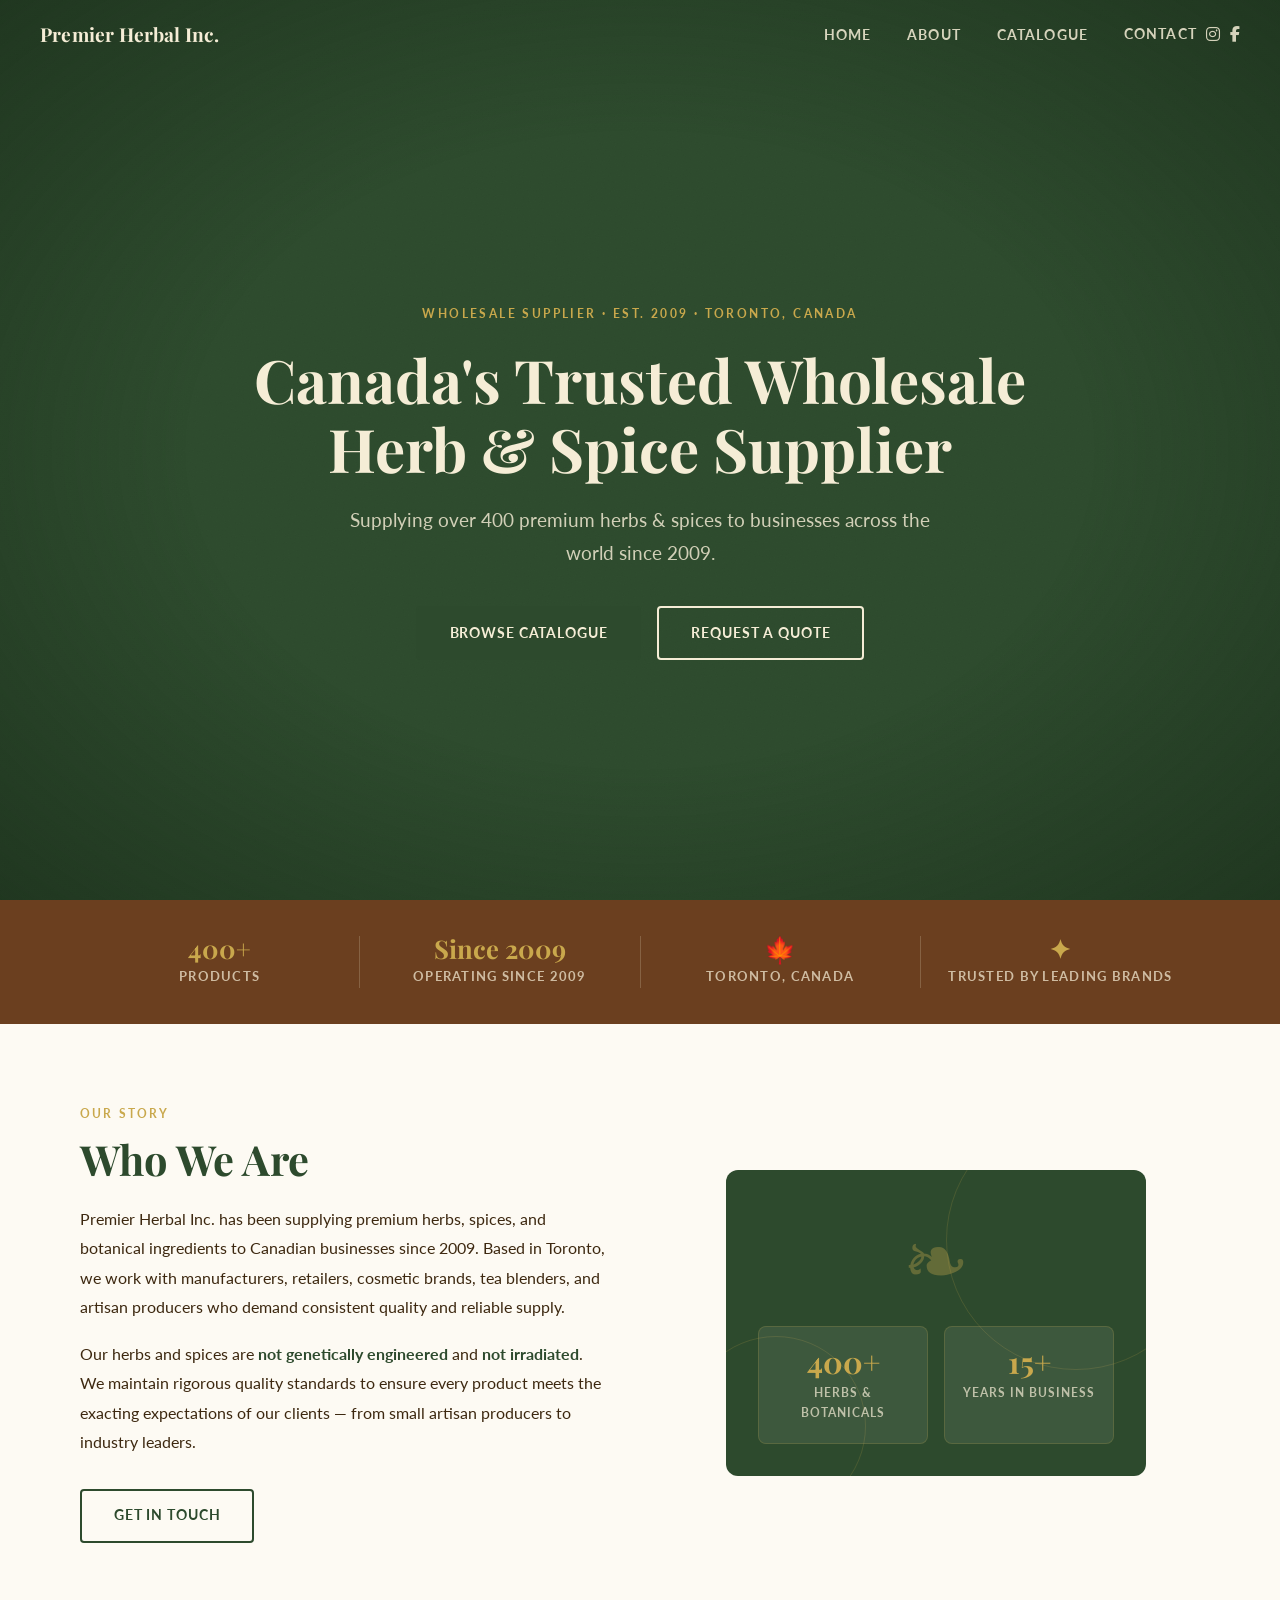
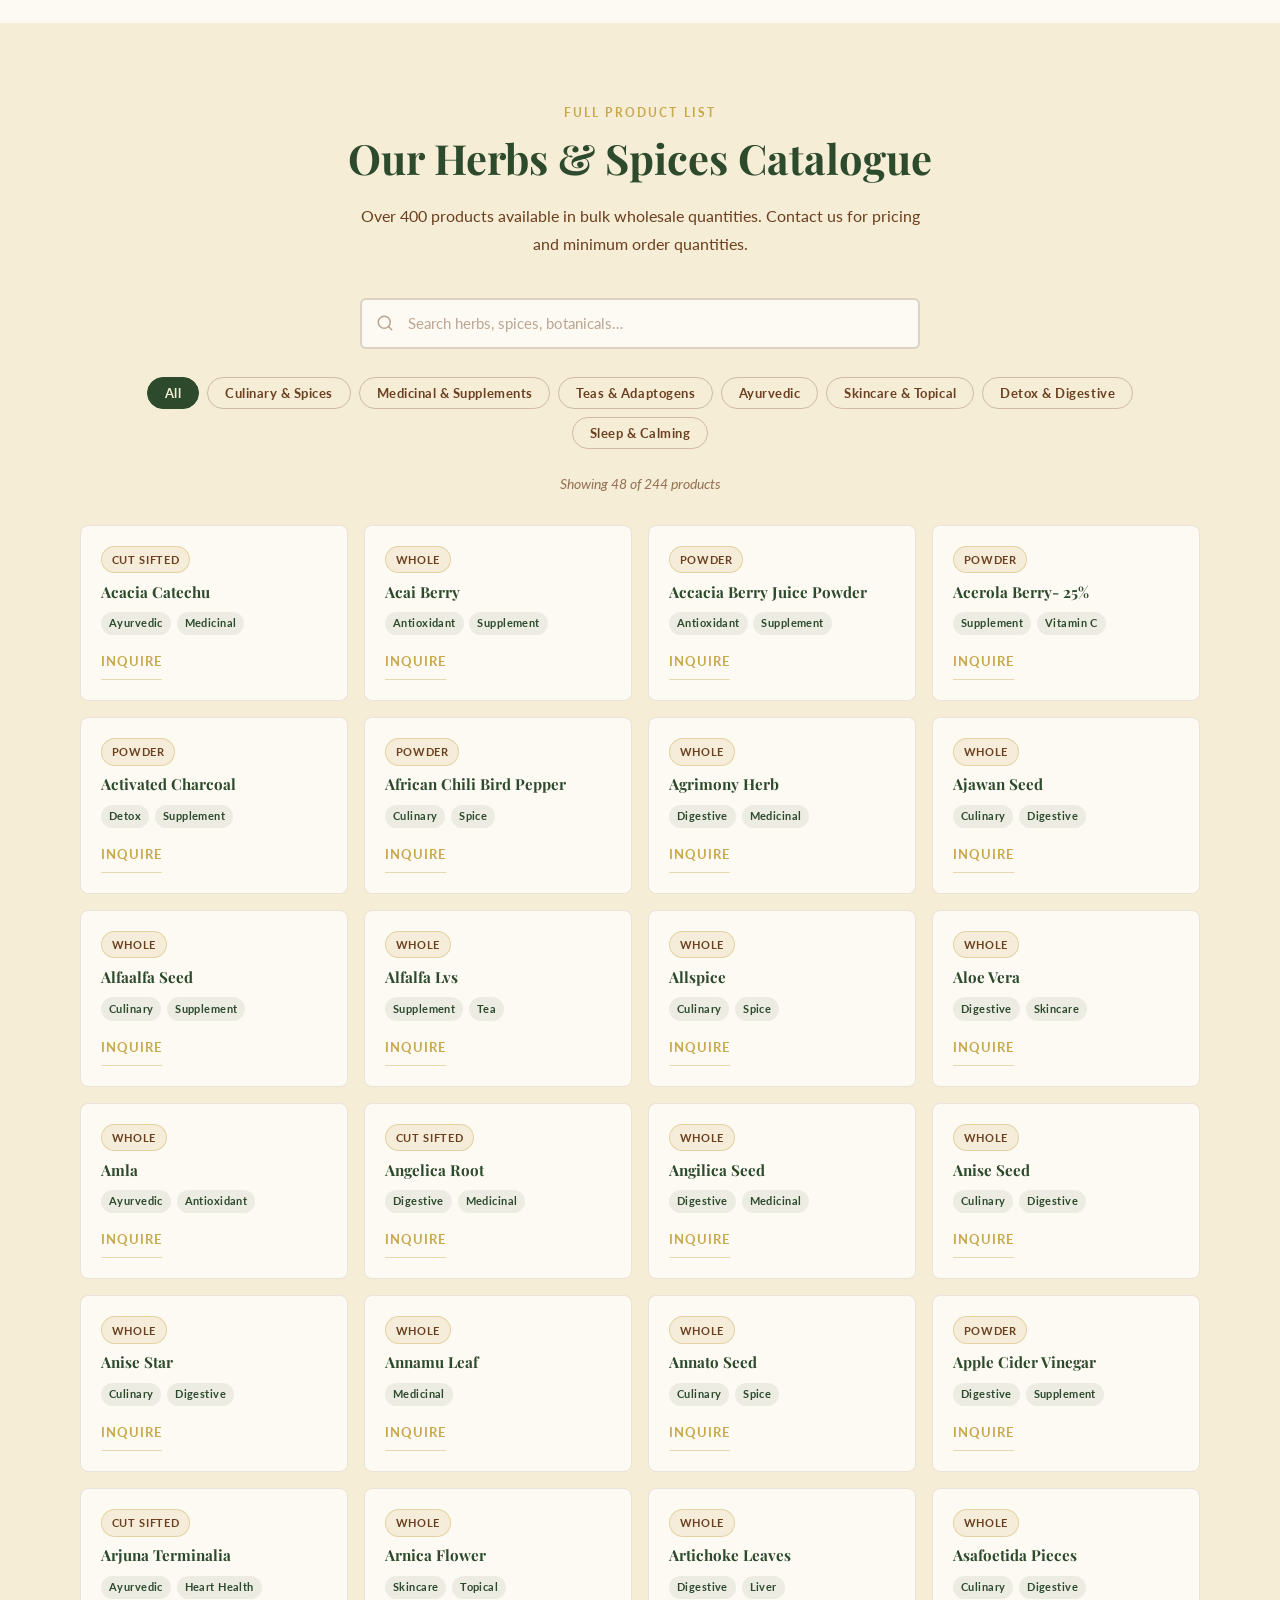
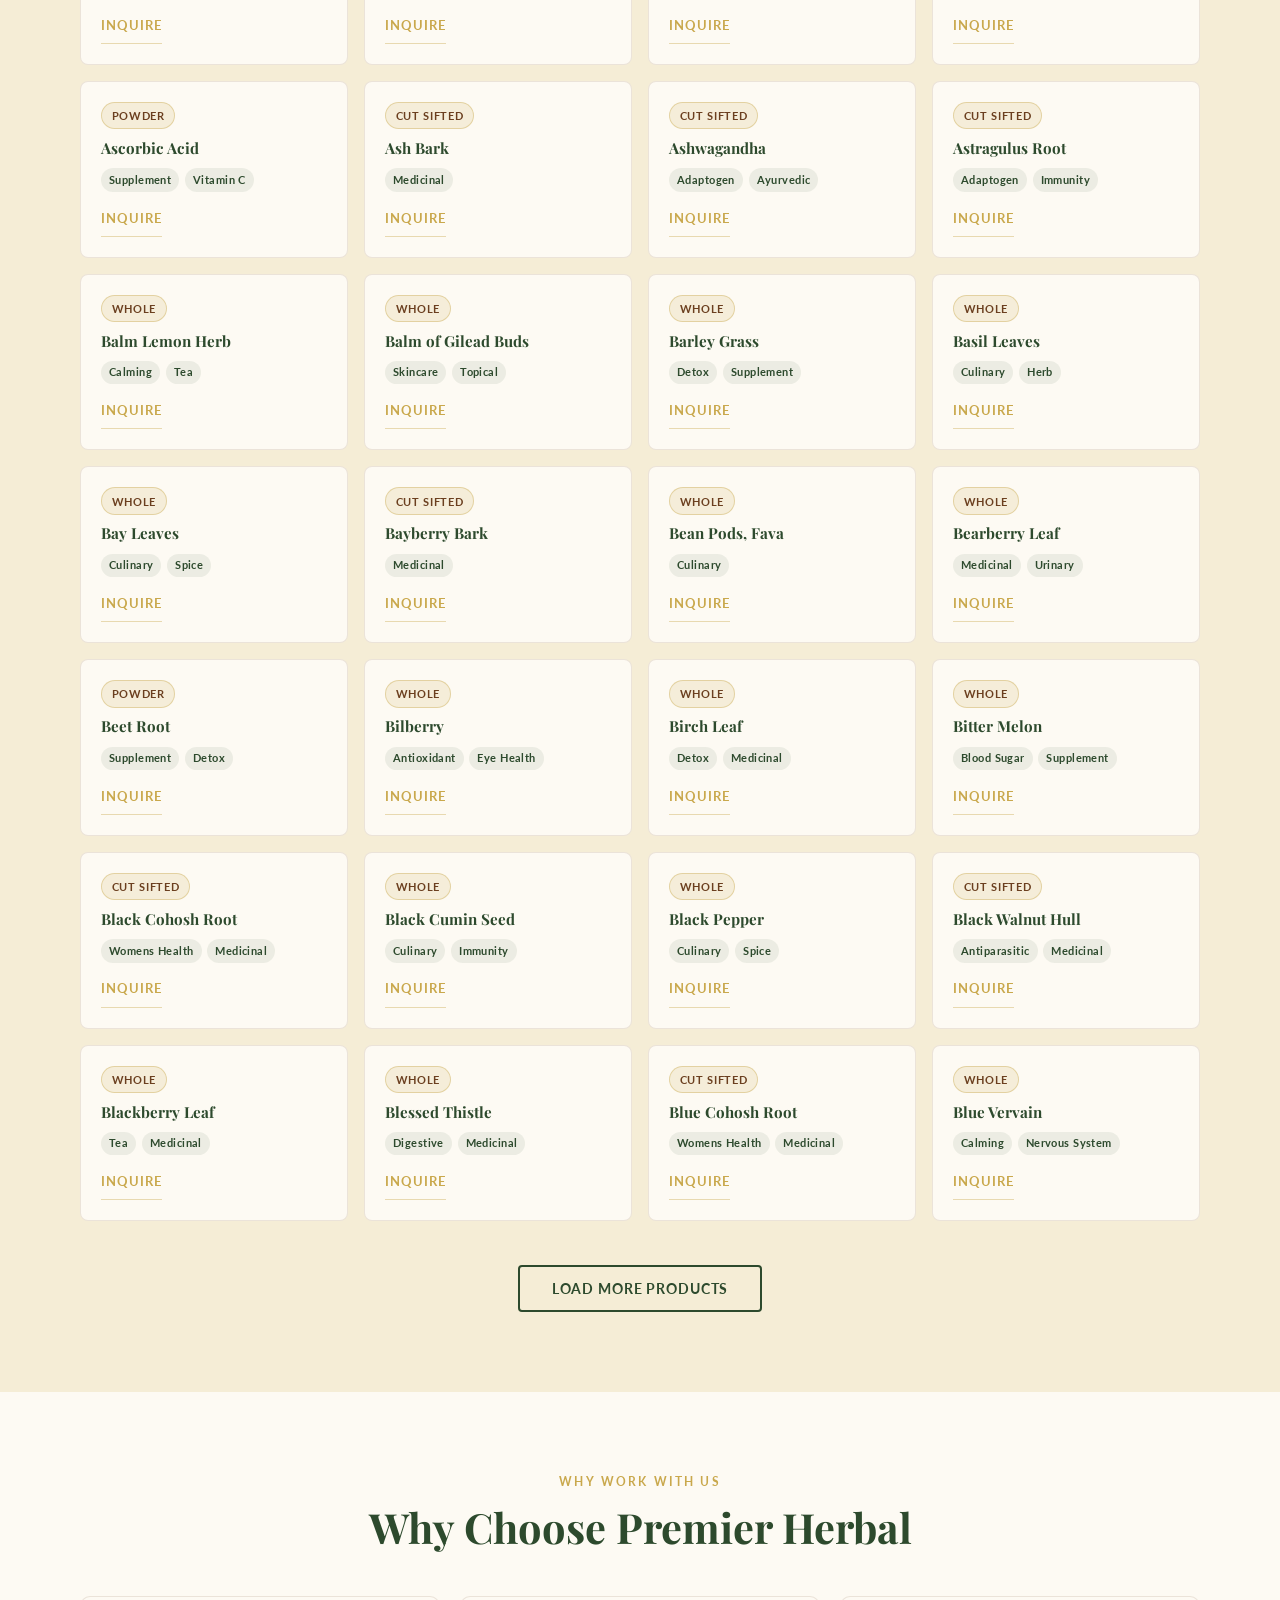
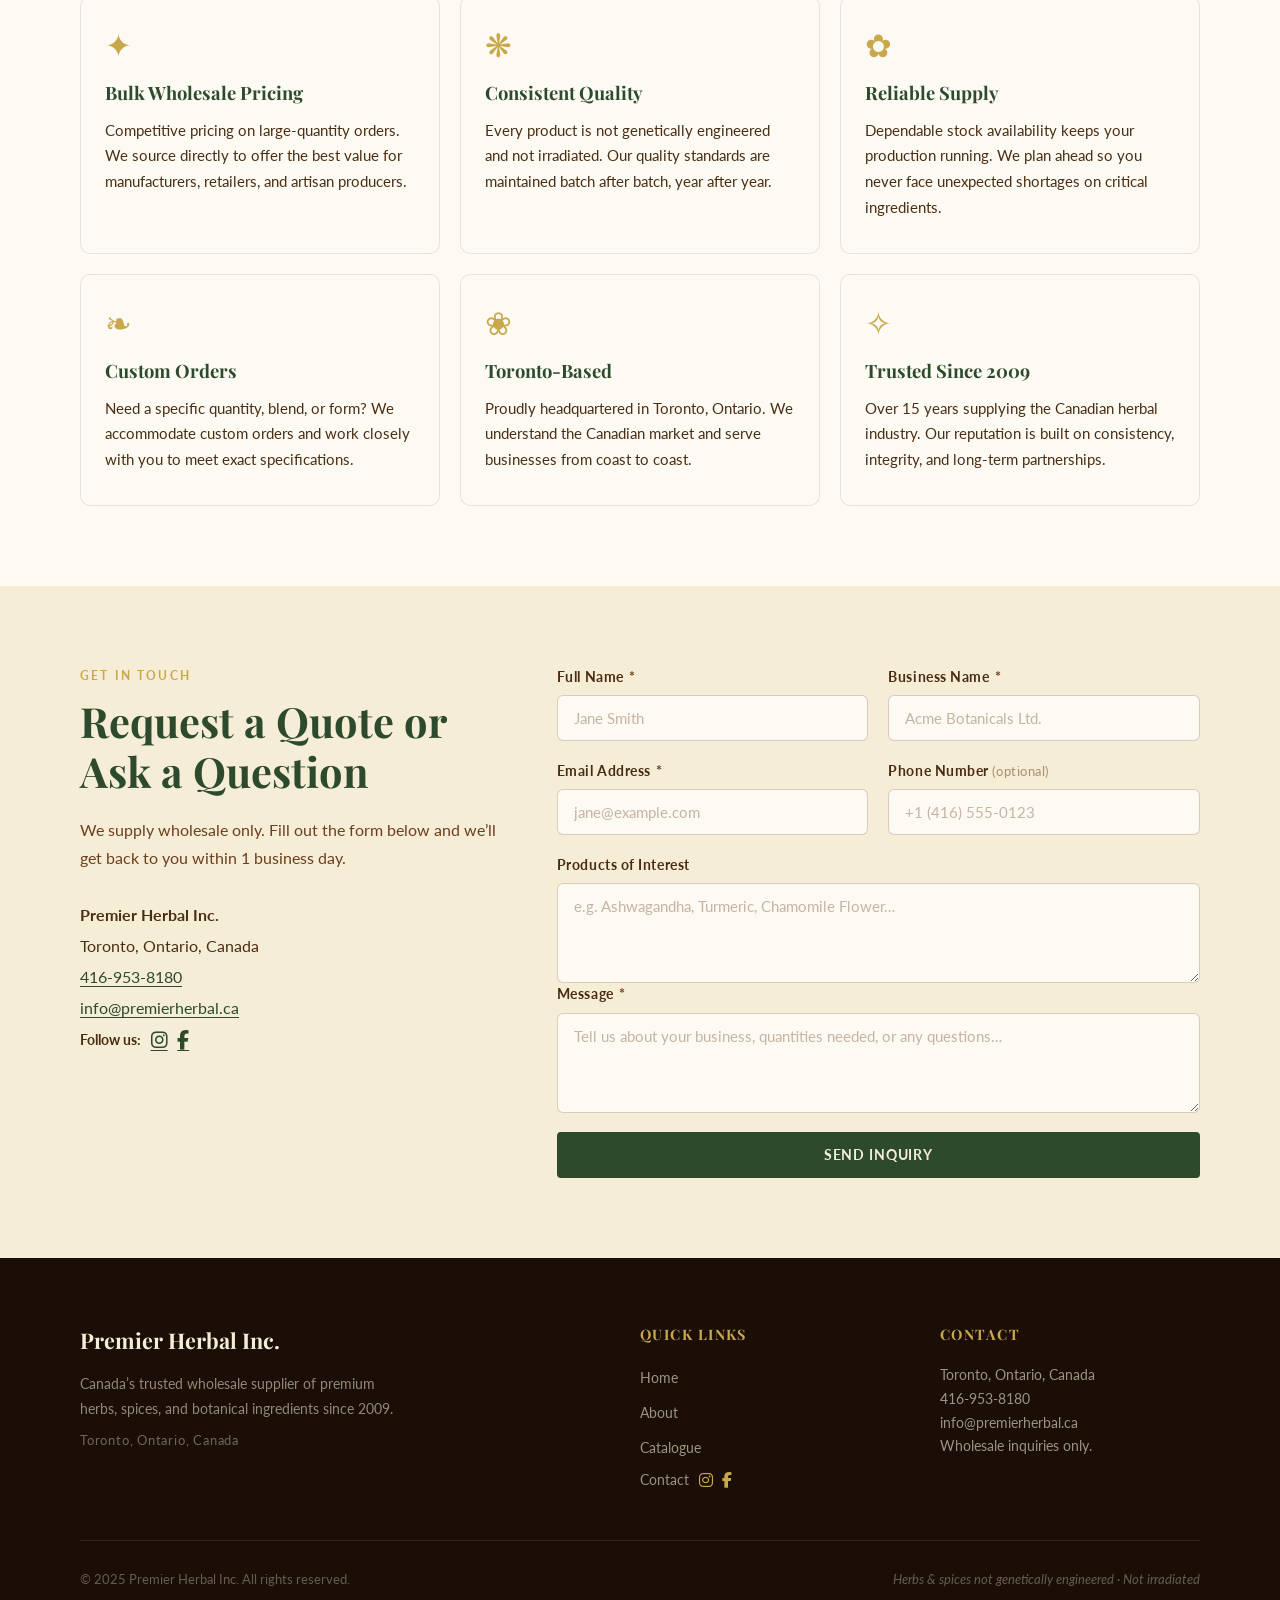
==== index.html @ 7965f976 "Fix Netlify form and update site" ====
<!DOCTYPE html>
<html lang="en">
<head>
  <meta charset="UTF-8" />
  <meta name="viewport" content="width=device-width, initial-scale=1.0" />

  <title>Premier Herbal Inc. — Wholesale Herbs, Spices &amp; Botanicals | Toronto, Canada</title>
  <meta name="description" content="Premier Herbal Inc. supplies over 400 premium herbs, spices, and botanical ingredients to Canadian businesses since 2009. Based in Toronto, Ontario. Not genetically engineered. Not irradiated." />
  <meta name="keywords" content="wholesale herbs Canada, bulk spices Toronto, botanical ingredients supplier, wholesale botanicals, herbal supplier Ontario" />

  <!-- Open Graph -->
  <meta property="og:title"       content="Premier Herbal Inc. — Wholesale Herbs &amp; Spices" />
  <meta property="og:description" content="400+ premium herbs, spices &amp; botanicals for Canadian businesses. Supplying since 2009." />
  <meta property="og:type"        content="website" />
  <meta property="og:url"         content="https://premierherbal.ca" />

  <!-- Canonical -->
  <link rel="canonical" href="https://premierherbal.ca" />

  <!-- Google Fonts: Playfair Display + Lato -->
  <link rel="preconnect" href="https://fonts.googleapis.com" />
  <link rel="preconnect" href="https://fonts.gstatic.com" crossorigin />
  <link href="https://fonts.googleapis.com/css2?family=Playfair+Display:ital,wght@0,400;0,600;0,700;1,400&family=Lato:wght@300;400;700&display=swap" rel="stylesheet" />

  <!-- Font Awesome -->
  <link rel="stylesheet" href="https://cdnjs.cloudflare.com/ajax/libs/font-awesome/6.5.0/css/all.min.css" />

  <link rel="stylesheet" href="css/styles.css" />
</head>

<body>

  <!-- ╔══════════════════════════════════════════╗
       ║  NAVIGATION                              ║
       ╚══════════════════════════════════════════╝ -->
  <nav class="nav" id="nav" role="navigation" aria-label="Main navigation">
    <div class="nav__container">

      <a href="#home" class="nav__logo" aria-label="Premier Herbal Inc. — home">
        Premier Herbal Inc.
      </a>

      <!-- Hamburger (mobile only) -->
      <button
        class="nav__hamburger"
        id="navHamburger"
        aria-label="Toggle navigation menu"
        aria-expanded="false"
        aria-controls="navLinks"
      >
        <span aria-hidden="true"></span>
        <span aria-hidden="true"></span>
        <span aria-hidden="true"></span>
      </button>

      <!-- Nav Links -->
      <ul class="nav__links" id="navLinks" role="list">
        <li><a href="#home"      class="nav__link">Home</a></li>
        <li><a href="#about"     class="nav__link">About</a></li>
        <li><a href="#catalogue" class="nav__link">Catalogue</a></li>
        <li class="nav__contact-item">
          <a href="#contact" class="nav__link">Contact</a>
          <a href="https://www.instagram.com/premier.herbal/?hl=en" class="nav__social-link" target="_blank" rel="noopener" aria-label="Follow us on Instagram"><i class="fab fa-instagram"></i></a>
          <a href="https://www.facebook.com/people/Premier-Herbs/pfbid031V3xg2DkF5qvj3xWZi9pTwxSicVViwuQsMPBB21cKzpkFwkEDk4o9qpbKFXFW2pPl/?mibextid=wwXIfr&rdid=ArtRG5AjlveiHrpa&share_url=https%3A%2F%2Fwww.facebook.com%2Fshare%2F1Cf8ViX7qL%2F%3Fmibextid%3DwwXIfr" class="nav__social-link" target="_blank" rel="noopener" aria-label="Follow us on Facebook"><i class="fab fa-facebook-f"></i></a>
        </li>
      </ul>

    </div>
  </nav>

  <main>

    <!-- ╔══════════════════════════════════════════╗
         ║  HERO                                    ║
         ╚══════════════════════════════════════════╝ -->
    <section class="hero" id="home" aria-label="Hero">

      <div class="hero__content">
        <p class="hero__eyebrow fade-in-1">
          Wholesale Supplier &middot; Est. 2009 &middot; Toronto, Canada
        </p>

        <h1 class="hero__heading fade-in-2">
          Canada's Trusted Wholesale<br />Herb &amp; Spice Supplier
        </h1>

        <p class="hero__subheading fade-in-3">
          Supplying over 400 premium herbs &amp; spices to businesses across the world since 2009.
        </p>

        <div class="hero__actions fade-in-4">
          <a href="#catalogue" class="btn btn--primary">Browse Catalogue</a>
          <a href="#contact"   class="btn btn--outline">Request a Quote</a>
        </div>
      </div>

    </section>

    <!-- ╔══════════════════════════════════════════╗
         ║  TRUST BAR                               ║
         ╚══════════════════════════════════════════╝ -->
    <section class="trust-bar" aria-label="Trust signals">
      <div class="container">
        <div class="trust-bar__grid" role="list">

          <div class="trust-bar__item" role="listitem">
            <span class="trust-bar__stat">400+</span>
            <span class="trust-bar__label">Products</span>
          </div>

          <div class="trust-bar__divider" aria-hidden="true"></div>

          <div class="trust-bar__item" role="listitem">
            <span class="trust-bar__stat">Since 2009</span>
            <span class="trust-bar__label">Operating Since 2009</span>
          </div>

          <div class="trust-bar__divider" aria-hidden="true"></div>

          <div class="trust-bar__item" role="listitem">
            <span class="trust-bar__stat">&#127809;</span>
            <span class="trust-bar__label">Toronto, Canada</span>
          </div>

          <div class="trust-bar__divider" aria-hidden="true"></div>

          <div class="trust-bar__item" role="listitem">
            <span class="trust-bar__stat">&#10022;</span>
            <span class="trust-bar__label">Trusted by Leading Brands</span>
          </div>

        </div>
      </div>
    </section>

    <!-- ╔══════════════════════════════════════════╗
         ║  ABOUT                                   ║
         ╚══════════════════════════════════════════╝ -->
    <section class="about fade-in-section" id="about" aria-label="About Premier Herbal">
      <div class="container">
        <div class="about__grid">

          <!-- Text column -->
          <div class="about__content">
            <span class="section-eyebrow">Our Story</span>
            <h2 class="section-heading">Who We Are</h2>

            <p class="about__text">
              Premier Herbal Inc. has been supplying premium herbs, spices, and botanical
              ingredients to Canadian businesses since 2009. Based in Toronto, we work with
              manufacturers, retailers, cosmetic brands, tea blenders, and artisan producers
              who demand consistent quality and reliable supply.
            </p>

            <p class="about__text">
              Our herbs and spices are <strong>not genetically engineered</strong> and
              <strong>not irradiated</strong>. We maintain rigorous quality standards to
              ensure every product meets the exacting expectations of our clients &mdash;
              from small artisan producers to industry leaders.
            </p>

            <a href="#contact" class="btn btn--outline-dark">Get In Touch</a>
          </div>

          <!-- Botanical visual column -->
          <div class="about__visual">
            <div class="botanical-panel">
              <span class="botanical-panel__symbol" aria-hidden="true">&#10087;</span>
              <div class="botanical-panel__inner">
                <div class="about-stat">
                  <span class="about-stat__num">400+</span>
                  <span class="about-stat__text">Herbs &amp; Botanicals</span>
                </div>
                <div class="about-stat">
                  <span class="about-stat__num">15+</span>
                  <span class="about-stat__text">Years in Business</span>
                </div>
              </div>
            </div>
          </div>

        </div>
      </div>
    </section>

    <!-- ╔══════════════════════════════════════════╗
         ║  CATALOGUE                               ║
         ╚══════════════════════════════════════════╝ -->
    <section class="catalogue fade-in-section" id="catalogue" aria-label="Product catalogue">
      <div class="container">

        <header class="catalogue__header">
          <span class="section-eyebrow">Full Product List</span>
          <h2 class="section-heading">Our Herbs &amp; Spices Catalogue</h2>
          <p class="catalogue__subheading">
            Over 400 products available in bulk wholesale quantities.
            Contact us for pricing and minimum order quantities.
          </p>
        </header>

        <!-- Live search -->
        <div class="catalogue__search-wrap">
          <!-- Magnifying glass icon -->
          <svg xmlns="http://www.w3.org/2000/svg" viewBox="0 0 24 24" fill="none"
               stroke="currentColor" stroke-width="2" stroke-linecap="round"
               stroke-linejoin="round" aria-hidden="true" focusable="false">
            <circle cx="11" cy="11" r="8"></circle>
            <line x1="21" y1="21" x2="16.65" y2="16.65"></line>
          </svg>
          <input
            type="search"
            id="catalogueSearch"
            class="catalogue__search"
            placeholder="Search herbs, spices, botanicals&hellip;"
            aria-label="Search products"
            autocomplete="off"
          />
        </div>

        <!-- Category filter tabs -->
        <div class="catalogue__filters" role="tablist" aria-label="Filter by category">
          <button class="filter-btn filter-btn--active" data-filter="all"       role="tab" aria-selected="true">All</button>
          <button class="filter-btn"                    data-filter="culinary"  role="tab" aria-selected="false">Culinary &amp; Spices</button>
          <button class="filter-btn"                    data-filter="medicinal" role="tab" aria-selected="false">Medicinal &amp; Supplements</button>
          <button class="filter-btn"                    data-filter="tea"       role="tab" aria-selected="false">Teas &amp; Adaptogens</button>
          <button class="filter-btn"                    data-filter="ayurvedic" role="tab" aria-selected="false">Ayurvedic</button>
          <button class="filter-btn"                    data-filter="skincare"  role="tab" aria-selected="false">Skincare &amp; Topical</button>
          <button class="filter-btn"                    data-filter="detox"     role="tab" aria-selected="false">Detox &amp; Digestive</button>
          <button class="filter-btn"                    data-filter="sleep"     role="tab" aria-selected="false">Sleep &amp; Calming</button>
        </div>

        <!-- Live product count -->
        <p class="catalogue__count" id="productCount" aria-live="polite" aria-atomic="true">
          Loading products&hellip;
        </p>

        <!-- Product grid (populated by JS) -->
        <div class="product-grid" id="productGrid" role="list" aria-label="Products"></div>

        <!-- Load more -->
        <div class="catalogue__load-more" id="loadMoreWrap" style="display: none;">
          <button class="btn btn--outline-dark" id="loadMoreBtn" type="button">
            Load More Products
          </button>
        </div>

      </div>
    </section>

    <!-- ╔══════════════════════════════════════════╗
         ║  WHY CHOOSE US                           ║
         ╚══════════════════════════════════════════╝ -->
    <section class="why-us fade-in-section" id="why-us" aria-label="Why choose Premier Herbal">
      <div class="container">
        <span class="section-eyebrow">Why Work With Us</span>
        <h2 class="section-heading">Why Choose Premier Herbal</h2>

        <div class="why-us__grid" role="list">

          <article class="why-card" role="listitem">
            <span class="why-card__icon" aria-hidden="true">&#10022;</span>
            <h3 class="why-card__title">Bulk Wholesale Pricing</h3>
            <p class="why-card__text">
              Competitive pricing on large-quantity orders. We source directly to offer
              the best value for manufacturers, retailers, and artisan producers.
            </p>
          </article>

          <article class="why-card" role="listitem">
            <span class="why-card__icon" aria-hidden="true">&#10059;</span>
            <h3 class="why-card__title">Consistent Quality</h3>
            <p class="why-card__text">
              Every product is not genetically engineered and not irradiated. Our
              quality standards are maintained batch after batch, year after year.
            </p>
          </article>

          <article class="why-card" role="listitem">
            <span class="why-card__icon" aria-hidden="true">&#10047;</span>
            <h3 class="why-card__title">Reliable Supply</h3>
            <p class="why-card__text">
              Dependable stock availability keeps your production running. We plan
              ahead so you never face unexpected shortages on critical ingredients.
            </p>
          </article>

          <article class="why-card" role="listitem">
            <span class="why-card__icon" aria-hidden="true">&#10087;</span>
            <h3 class="why-card__title">Custom Orders</h3>
            <p class="why-card__text">
              Need a specific quantity, blend, or form? We accommodate custom
              orders and work closely with you to meet exact specifications.
            </p>
          </article>

          <article class="why-card" role="listitem">
            <span class="why-card__icon" aria-hidden="true">&#10048;</span>
            <h3 class="why-card__title">Toronto-Based</h3>
            <p class="why-card__text">
              Proudly headquartered in Toronto, Ontario. We understand the
              Canadian market and serve businesses from coast to coast.
            </p>
          </article>

          <article class="why-card" role="listitem">
            <span class="why-card__icon" aria-hidden="true">&#10023;</span>
            <h3 class="why-card__title">Trusted Since 2009</h3>
            <p class="why-card__text">
              Over 15 years supplying the Canadian herbal industry. Our reputation
              is built on consistency, integrity, and long-term partnerships.
            </p>
          </article>

        </div>
      </div>
    </section>

    <!-- ╔══════════════════════════════════════════╗
         ║  CONTACT                                 ║
         ╚══════════════════════════════════════════╝ -->
    <section class="contact fade-in-section" id="contact" aria-label="Contact and quote request">
      <div class="container">
        <div class="contact__inner">

          <!-- Intro -->
          <div class="contact__intro">
            <span class="section-eyebrow">Get In Touch</span>
            <h2 class="section-heading">Request a Quote or Ask a Question</h2>
            <p class="contact__subheading">
              We supply wholesale only. Fill out the form below and we&rsquo;ll
              get back to you within 1 business day.
            </p>
            <div class="contact__details">
              <p><strong>Premier Herbal Inc.</strong></p>
              <p>Toronto, Ontario, Canada</p>
              <p><a href="tel:4169538180">416-953-8180</a></p>
              <p><a href="mailto:info@premierherbal.ca">info@premierherbal.ca</a></p>
              <p class="contact__social">
                <span>Follow us:</span>
                <a href="https://www.instagram.com/premier.herbal/?hl=en" class="contact__social-link" target="_blank" rel="noopener" aria-label="Instagram"><i class="fab fa-instagram"></i></a>
                <a href="https://www.facebook.com/people/Premier-Herbs/pfbid031V3xg2DkF5qvj3xWZi9pTwxSicVViwuQsMPBB21cKzpkFwkEDk4o9qpbKFXFW2pPl/?mibextid=wwXIfr&rdid=ArtRG5AjlveiHrpa&share_url=https%3A%2F%2Fwww.facebook.com%2Fshare%2F1Cf8ViX7qL%2F%3Fmibextid%3DwwXIfr" class="contact__social-link" target="_blank" rel="noopener" aria-label="Facebook"><i class="fab fa-facebook-f"></i></a>
              </p>
            </div>
          </div>

          <!-- Form -->
          <form name="contact" method="POST" data-netlify="true" netlify>
            <input type="hidden" name="form-name" value="contact">

            <div class="form-row">
              <div class="form-group">
                <label for="fullName" class="form-label">
                  Full Name <span class="required" aria-hidden="true">*</span>
                </label>
                <input
                  type="text"
                  id="fullName"
                  name="fullName"
                  class="form-input"
                  required
                  autocomplete="name"
                  placeholder="Jane Smith"
                  aria-required="true"
                  aria-describedby="fullNameError"
                />
                <span class="form-error" id="fullNameError" role="alert"></span>
              </div>

              <div class="form-group">
                <label for="businessName" class="form-label">
                  Business Name <span class="required" aria-hidden="true">*</span>
                </label>
                <input
                  type="text"
                  id="businessName"
                  name="businessName"
                  class="form-input"
                  required
                  autocomplete="organization"
                  placeholder="Acme Botanicals Ltd."
                  aria-required="true"
                  aria-describedby="businessNameError"
                />
                <span class="form-error" id="businessNameError" role="alert"></span>
              </div>
            </div>

            <div class="form-row">
              <div class="form-group">
                <label for="email" class="form-label">
                  Email Address <span class="required" aria-hidden="true">*</span>
                </label>
                <input
                  type="email"
                  id="email"
                  name="email"
                  class="form-input"
                  required
                  autocomplete="email"
                  placeholder="jane@example.com"
                  aria-required="true"
                  aria-describedby="emailError"
                />
                <span class="form-error" id="emailError" role="alert"></span>
              </div>

              <div class="form-group">
                <label for="phone" class="form-label">
                  Phone Number
                  <span class="optional">(optional)</span>
                </label>
                <input
                  type="tel"
                  id="phone"
                  name="phone"
                  class="form-input"
                  autocomplete="tel"
                  placeholder="+1 (416) 555-0123"
                />
              </div>
            </div>

            <div class="form-group">
              <label for="products" class="form-label">Products of Interest</label>
              <textarea
                id="products"
                name="products"
                class="form-input form-textarea"
                rows="3"
                placeholder="e.g. Ashwagandha, Turmeric, Chamomile Flower&hellip;"
              ></textarea>
            </div>

            <div class="form-group">
              <label for="message" class="form-label">
                Message <span class="required" aria-hidden="true">*</span>
              </label>
              <textarea
                id="message"
                name="message"
                class="form-input form-textarea"
                rows="4"
                required
                aria-required="true"
                aria-describedby="messageError"
                placeholder="Tell us about your business, quantities needed, or any questions&hellip;"
              ></textarea>
              <span class="form-error" id="messageError" role="alert"></span>
            </div>

            <button type="submit" class="btn btn--primary btn--full btn--submit">
              Send Inquiry
            </button>

            <!-- Success message (shown after submit) -->
            <div class="form-success" id="formSuccess" aria-live="polite" tabindex="-1">
              <span class="form-success__icon" aria-hidden="true">&#10047;</span>
              <p>
                Thank you for your inquiry! We&rsquo;ll be in touch within
                1 business day.
              </p>
            </div>

          </form>
        </div>
      </div>
    </section>

  </main>

  <!-- ╔══════════════════════════════════════════╗
       ║  FOOTER                                  ║
       ╚══════════════════════════════════════════╝ -->
  <footer class="footer" aria-label="Site footer">
    <div class="container">
      <div class="footer__grid">

        <!-- Brand -->
        <div class="footer__brand">
          <p class="footer__logo">Premier Herbal Inc.</p>
          <p class="footer__tagline">
            Canada&rsquo;s trusted wholesale supplier of premium herbs,
            spices, and botanical ingredients since 2009.
          </p>
          <p class="footer__location">Toronto, Ontario, Canada</p>
        </div>

        <!-- Quick Links -->
        <nav aria-label="Footer navigation">
          <h4 class="footer__heading">Quick Links</h4>
          <ul class="footer__links" role="list">
            <li><a href="#home"      class="footer__link">Home</a></li>
            <li><a href="#about"     class="footer__link">About</a></li>
            <li><a href="#catalogue" class="footer__link">Catalogue</a></li>
            <li class="footer__contact-item">
              <a href="#contact" class="footer__link">Contact</a>
              <a href="https://www.instagram.com/premier.herbal/?hl=en" class="footer__social-link" target="_blank" rel="noopener" aria-label="Follow us on Instagram"><i class="fab fa-instagram"></i></a>
              <a href="https://www.facebook.com/people/Premier-Herbs/pfbid031V3xg2DkF5qvj3xWZi9pTwxSicVViwuQsMPBB21cKzpkFwkEDk4o9qpbKFXFW2pPl/?mibextid=wwXIfr&rdid=ArtRG5AjlveiHrpa&share_url=https%3A%2F%2Fwww.facebook.com%2Fshare%2F1Cf8ViX7qL%2F%3Fmibextid%3DwwXIfr" class="footer__social-link" target="_blank" rel="noopener" aria-label="Follow us on Facebook"><i class="fab fa-facebook-f"></i></a>
            </li>
          </ul>
        </nav>

        <!-- Contact info -->
        <div class="footer__contact">
          <h4 class="footer__heading">Contact</h4>
          <p class="footer__text">Toronto, Ontario, Canada</p>
          <p class="footer__text"><a href="tel:4169538180" class="footer__link">416-953-8180</a></p>
          <p class="footer__text"><a href="mailto:info@premierherbal.ca" class="footer__link">info@premierherbal.ca</a></p>
          <p class="footer__text">Wholesale inquiries only.</p>
        </div>

      </div>

      <div class="footer__bottom">
        <p>&copy; 2025 Premier Herbal Inc. All rights reserved.</p>
        <p class="footer__note">
          Herbs &amp; spices not genetically engineered &middot; Not irradiated
        </p>
      </div>
    </div>
  </footer>

  <!-- Scripts — products.js must load before main.js -->
  <script src="js/products.js"></script>
  <script src="js/main.js"></script>

</body>
</html>
---- css/styles.css ----
/* =============================================================
   Premier Herbal Inc. — Stylesheet
   Fonts: Playfair Display (headings), Lato (body)
   Mobile-first: base → 768px → 1024px
   ============================================================= */

/* ── CSS Custom Properties ─────────────────────────────────── */
:root {
  /* Brand Colours */
  --green:      #2D4A2D;
  --green-dark: #1f3520;
  --green-mid:  #3a5c3a;
  --cream:      #F5EDD6;
  --brown:      #6B3F1F;
  --brown-dark: #4a2b14;
  --gold:       #C9A84C;
  --gold-light: #dfc070;
  --off-white:  #FDFAF3;
  --footer-bg:  #1a0e06;

  /* Typography */
  --font-heading: 'Playfair Display', Georgia, serif;
  --font-body:    'Lato', system-ui, sans-serif;

  /* Spacing */
  --section-pad: 5rem 0;
  --container-w: 1200px;
  --container-px: 1.25rem;

  /* Transitions */
  --trans-fast:   0.18s ease;
  --trans-normal: 0.28s ease;
}

/* ── Reset & Base ───────────────────────────────────────────── */
*,
*::before,
*::after {
  box-sizing: border-box;
  margin: 0;
  padding: 0;
}

html {
  scroll-behavior: smooth;
  -webkit-text-size-adjust: 100%;
}

body {
  font-family: var(--font-body);
  font-size: 1rem;
  line-height: 1.7;
  color: var(--brown-dark);
  background-color: var(--off-white);
  -webkit-font-smoothing: antialiased;
}

img { display: block; max-width: 100%; }

a { color: inherit; text-decoration: none; }

ul, ol { list-style: none; }

button { cursor: pointer; font-family: inherit; }

/* ── Container ──────────────────────────────────────────────── */
.container {
  width: 100%;
  max-width: var(--container-w);
  margin: 0 auto;
  padding: 0 var(--container-px);
}

/* ── Typography helpers ─────────────────────────────────────── */
.section-eyebrow {
  display: block;
  font-family: var(--font-body);
  font-size: 0.75rem;
  font-weight: 700;
  letter-spacing: 0.18em;
  text-transform: uppercase;
  color: var(--gold);
  margin-bottom: 0.6rem;
}

.section-heading {
  font-family: var(--font-heading);
  font-size: clamp(1.75rem, 4vw, 2.6rem);
  font-weight: 700;
  color: var(--green);
  line-height: 1.2;
  margin-bottom: 1.25rem;
}

/* ── Buttons ────────────────────────────────────────────────── */
.btn {
  display: inline-block;
  padding: 0.8rem 2rem;
  border-radius: 4px;
  font-family: var(--font-body);
  font-size: 0.9rem;
  font-weight: 700;
  letter-spacing: 0.06em;
  text-transform: uppercase;
  transition: background var(--trans-fast), color var(--trans-fast),
              border-color var(--trans-fast), transform var(--trans-fast),
              box-shadow var(--trans-fast);
  border: 2px solid transparent;
  white-space: nowrap;
}

.btn--primary {
  background: var(--green);
  color: var(--cream);
  border-color: var(--green);
}
.btn--primary:hover {
  background: var(--green-dark);
  border-color: var(--green-dark);
  transform: translateY(-2px);
  box-shadow: 0 6px 18px rgba(45, 74, 45, 0.25);
}

.btn--outline {
  background: transparent;
  color: var(--cream);
  border-color: var(--cream);
}
.btn--outline:hover {
  background: var(--cream);
  color: var(--green);
  transform: translateY(-2px);
}

.btn--outline-dark {
  background: transparent;
  color: var(--green);
  border-color: var(--green);
}
.btn--outline-dark:hover {
  background: var(--green);
  color: var(--cream);
  transform: translateY(-2px);
}

.btn--full { width: 100%; text-align: center; }

/* ── Navigation ─────────────────────────────────────────────── */
.nav {
  position: fixed;
  top: 0;
  left: 0;
  right: 0;
  z-index: 900;
  padding: 1.1rem var(--container-px);
  transition: background var(--trans-normal), box-shadow var(--trans-normal),
              backdrop-filter var(--trans-normal);
}

.nav.scrolled {
  background: rgba(253, 250, 243, 0.92);
  backdrop-filter: blur(14px);
  -webkit-backdrop-filter: blur(14px);
  box-shadow: 0 2px 20px rgba(45, 74, 45, 0.1);
}

.nav__container {
  max-width: var(--container-w);
  margin: 0 auto;
  display: flex;
  align-items: center;
  justify-content: space-between;
  gap: 1rem;
}

.nav__logo {
  font-family: var(--font-heading);
  font-size: 1.2rem;
  font-weight: 700;
  color: var(--cream);
  letter-spacing: 0.01em;
  transition: color var(--trans-fast);
  flex-shrink: 0;
}
.nav.scrolled .nav__logo { color: var(--green); }

/* Hamburger */
.nav__hamburger {
  display: flex;
  flex-direction: column;
  justify-content: center;
  gap: 5px;
  width: 36px;
  height: 36px;
  background: none;
  border: none;
  padding: 4px;
  z-index: 910;
}
.nav__hamburger span {
  display: block;
  width: 100%;
  height: 2px;
  background: var(--cream);
  border-radius: 2px;
  transition: transform var(--trans-normal), opacity var(--trans-normal),
              background var(--trans-fast);
}
.nav.scrolled .nav__hamburger span { background: var(--green); }
.nav__hamburger.active span:nth-child(1) { transform: translateY(7px) rotate(45deg); }
.nav__hamburger.active span:nth-child(2) { opacity: 0; transform: scaleX(0); }
.nav__hamburger.active span:nth-child(3) { transform: translateY(-7px) rotate(-45deg); }

/* Nav links — mobile (hidden drawer) */
.nav__links {
  display: none;
  flex-direction: column;
  position: fixed;
  inset: 0;
  background: var(--green);
  align-items: center;
  justify-content: center;
  gap: 2.5rem;
  z-index: 905;
}
.nav__links.open { display: flex; }

.nav__link {
  font-family: var(--font-heading);
  font-size: 1.6rem;
  color: var(--cream);
  transition: color var(--trans-fast);
}
.nav__link:hover { color: var(--gold); }

/* ── Hero ────────────────────────────────────────────────────── */
.hero {
  position: relative;
  min-height: 100vh;
  background-color: var(--green);
  display: flex;
  align-items: center;
  justify-content: center;
  text-align: center;
  overflow: hidden;
  padding: 8rem var(--container-px) 4rem;
}

/* CSS grain/noise texture overlay */
.hero::after {
  content: '';
  position: absolute;
  inset: 0;
  pointer-events: none;
  z-index: 1;
  background-image:
    url("data:image/svg+xml,%3Csvg xmlns='http://www.w3.org/2000/svg' width='300' height='300'%3E%3Cfilter id='n'%3E%3CfeTurbulence type='fractalNoise' baseFrequency='0.85' numOctaves='4' stitchTiles='stitch'/%3E%3CfeColorMatrix type='saturate' values='0'/%3E%3C/filter%3E%3Crect width='300' height='300' filter='url(%23n)' opacity='1'/%3E%3C/svg%3E");
  opacity: 0.06;
  mix-blend-mode: overlay;
}

/* Subtle radial vignette */
.hero::before {
  content: '';
  position: absolute;
  inset: 0;
  pointer-events: none;
  z-index: 1;
  background: radial-gradient(ellipse at center, transparent 50%, rgba(15, 30, 15, 0.45) 100%);
}

.hero__content {
  position: relative;
  z-index: 2;
  max-width: 820px;
}

.hero__eyebrow {
  font-size: 0.75rem;
  font-weight: 700;
  letter-spacing: 0.2em;
  text-transform: uppercase;
  color: var(--gold);
  margin-bottom: 1.25rem;
}

.hero__heading {
  font-family: var(--font-heading);
  font-size: clamp(2rem, 5.5vw, 3.75rem);
  font-weight: 700;
  line-height: 1.15;
  color: var(--cream);
  margin-bottom: 1.25rem;
}

.hero__subheading {
  font-size: clamp(1rem, 2.2vw, 1.2rem);
  color: rgba(245, 237, 214, 0.82);
  max-width: 600px;
  margin: 0 auto 2.25rem;
  line-height: 1.75;
}

.hero__actions {
  display: flex;
  gap: 1rem;
  flex-wrap: wrap;
  justify-content: center;
}

/* Staggered hero load animations */
@keyframes fadeInUp {
  from { opacity: 0; transform: translateY(28px); }
  to   { opacity: 1; transform: translateY(0); }
}

.fade-in-1 { animation: fadeInUp 0.85s ease both; animation-delay: 0.15s; }
.fade-in-2 { animation: fadeInUp 0.85s ease both; animation-delay: 0.4s;  }
.fade-in-3 { animation: fadeInUp 0.85s ease both; animation-delay: 0.65s; }
.fade-in-4 { animation: fadeInUp 0.85s ease both; animation-delay: 0.9s;  }

/* ── Trust Bar ──────────────────────────────────────────────── */
.trust-bar {
  background: var(--brown);
  padding: 2.25rem var(--container-px);
}

.trust-bar__grid {
  display: grid;
  grid-template-columns: 1fr 1fr;
  gap: 1.75rem 1rem;
  text-align: center;
}

.trust-bar__item { display: flex; flex-direction: column; align-items: center; gap: 0.3rem; }

.trust-bar__stat {
  font-family: var(--font-heading);
  font-size: 1.6rem;
  font-weight: 700;
  color: var(--gold);
  line-height: 1;
}

.trust-bar__label {
  font-size: 0.8rem;
  font-weight: 700;
  letter-spacing: 0.1em;
  text-transform: uppercase;
  color: rgba(245, 237, 214, 0.72);
}

/* Vertical dividers between items on wider screens */
.trust-bar__divider {
  display: none;
  width: 1px;
  background: rgba(245, 237, 214, 0.2);
  align-self: stretch;
}

/* ── About ──────────────────────────────────────────────────── */
.about {
  padding: var(--section-pad);
  background: var(--off-white);
}

.about__grid {
  display: grid;
  gap: 3rem;
  align-items: center;
}

.about__text {
  color: #3d2810;
  margin-bottom: 1.1rem;
  font-size: 1.02rem;
  line-height: 1.8;
}
.about__text:last-of-type { margin-bottom: 2rem; }

.about__text strong { color: var(--green); }

/* Botanical visual column */
.about__visual {
  display: flex;
  justify-content: center;
}

.botanical-panel {
  position: relative;
  background: var(--green);
  border-radius: 12px;
  padding: 3rem 2rem 2rem;
  width: 100%;
  max-width: 420px;
  text-align: center;
  overflow: hidden;
}

/* Decorative rings */
.botanical-panel::before,
.botanical-panel::after {
  content: '';
  position: absolute;
  border-radius: 50%;
  border: 1px solid rgba(201, 168, 76, 0.18);
}
.botanical-panel::before {
  width: 260px; height: 260px;
  top: -60px; right: -60px;
}
.botanical-panel::after {
  width: 180px; height: 180px;
  bottom: -40px; left: -40px;
}

.botanical-panel__symbol {
  display: block;
  font-size: 5rem;
  line-height: 1;
  color: rgba(201, 168, 76, 0.35);
  margin-bottom: 1.75rem;
  position: relative;
  z-index: 1;
  user-select: none;
}

.botanical-panel__inner {
  position: relative;
  z-index: 1;
  display: grid;
  grid-template-columns: 1fr 1fr;
  gap: 1rem;
}

.about-stat {
  background: rgba(255, 255, 255, 0.08);
  border: 1px solid rgba(201, 168, 76, 0.2);
  border-radius: 8px;
  padding: 1.25rem 1rem;
}

.about-stat__num {
  display: block;
  font-family: var(--font-heading);
  font-size: 1.9rem;
  font-weight: 700;
  color: var(--gold);
  line-height: 1;
  margin-bottom: 0.3rem;
}

.about-stat__text {
  display: block;
  font-size: 0.75rem;
  font-weight: 700;
  letter-spacing: 0.08em;
  text-transform: uppercase;
  color: rgba(245, 237, 214, 0.7);
}

/* ── Catalogue ──────────────────────────────────────────────── */
.catalogue {
  padding: var(--section-pad);
  background: var(--cream);
}

.catalogue__header {
  text-align: center;
  margin-bottom: 2.5rem;
}

.catalogue__subheading {
  max-width: 580px;
  margin: 0 auto;
  color: var(--brown);
  font-size: 1.02rem;
}

/* Search bar */
.catalogue__search-wrap {
  position: relative;
  max-width: 560px;
  margin: 0 auto 1.75rem;
}

.catalogue__search-wrap svg {
  position: absolute;
  left: 1rem;
  top: 50%;
  transform: translateY(-50%);
  width: 18px;
  height: 18px;
  color: var(--brown);
  opacity: 0.45;
  pointer-events: none;
}

.catalogue__search {
  width: 100%;
  padding: 0.9rem 1rem 0.9rem 2.9rem;
  border: 2px solid rgba(107, 63, 31, 0.22);
  border-radius: 6px;
  background: var(--off-white);
  font-family: var(--font-body);
  font-size: 0.95rem;
  color: var(--brown-dark);
  transition: border-color var(--trans-fast), box-shadow var(--trans-fast);
  outline: none;
}
.catalogue__search::placeholder { color: rgba(107, 63, 31, 0.45); }
.catalogue__search:focus {
  border-color: var(--green);
  box-shadow: 0 0 0 3px rgba(45, 74, 45, 0.1);
}

/* Filter tabs */
.catalogue__filters {
  display: flex;
  flex-wrap: wrap;
  gap: 0.5rem;
  justify-content: center;
  margin-bottom: 1.5rem;
}

.filter-btn {
  padding: 0.45rem 1.05rem;
  border: 1.5px solid rgba(107, 63, 31, 0.28);
  border-radius: 50px;
  background: transparent;
  font-family: var(--font-body);
  font-size: 0.82rem;
  font-weight: 700;
  letter-spacing: 0.04em;
  color: var(--brown);
  transition: background var(--trans-fast), color var(--trans-fast),
              border-color var(--trans-fast), transform var(--trans-fast);
}
.filter-btn:hover {
  background: rgba(45, 74, 45, 0.08);
  border-color: var(--green);
  color: var(--green);
  transform: translateY(-1px);
}
.filter-btn--active {
  background: var(--green);
  border-color: var(--green);
  color: var(--cream);
}
.filter-btn--active:hover { background: var(--green-dark); }

/* Product count label */
.catalogue__count {
  text-align: center;
  font-size: 0.85rem;
  color: var(--brown);
  opacity: 0.7;
  margin-bottom: 1.75rem;
  font-style: italic;
}

/* Product grid */
.product-grid {
  display: grid;
  grid-template-columns: 1fr 1fr;
  gap: 1rem;
}

/* Product card */
@keyframes cardEnter {
  from { opacity: 0; transform: translateY(16px); }
  to   { opacity: 1; transform: translateY(0); }
}

.product-card {
  background: var(--off-white);
  border: 1px solid rgba(107, 63, 31, 0.12);
  border-radius: 8px;
  padding: 1.25rem;
  display: flex;
  flex-direction: column;
  gap: 0.6rem;
  transition: transform var(--trans-normal), box-shadow var(--trans-normal);
  animation: cardEnter 0.4s ease both;
}
.product-card:hover {
  transform: translateY(-4px);
  box-shadow: 0 8px 28px rgba(45, 74, 45, 0.12);
}

.product-card__badge {
  display: inline-block;
  padding: 0.2rem 0.6rem;
  background: rgba(201, 168, 76, 0.15);
  border: 1px solid rgba(201, 168, 76, 0.4);
  border-radius: 50px;
  font-size: 0.7rem;
  font-weight: 700;
  letter-spacing: 0.06em;
  text-transform: uppercase;
  color: var(--brown);
  align-self: flex-start;
}

.product-card__name {
  font-family: var(--font-heading);
  font-size: 0.95rem;
  font-weight: 700;
  color: var(--green);
  line-height: 1.3;
  flex-grow: 1;
}

.product-card__tags {
  display: flex;
  flex-wrap: wrap;
  gap: 0.35rem;
}

.product-tag {
  display: inline-block;
  padding: 0.15rem 0.5rem;
  background: rgba(45, 74, 45, 0.08);
  border-radius: 50px;
  font-size: 0.68rem;
  font-weight: 700;
  letter-spacing: 0.04em;
  color: var(--green);
}

.product-card__inquire {
  display: inline-block;
  margin-top: auto;
  padding: 0.4rem 0;
  font-size: 0.8rem;
  font-weight: 700;
  letter-spacing: 0.08em;
  text-transform: uppercase;
  color: var(--gold);
  border-bottom: 1.5px solid rgba(201, 168, 76, 0.4);
  align-self: flex-start;
  transition: color var(--trans-fast), border-color var(--trans-fast);
}
.product-card__inquire:hover {
  color: var(--brown);
  border-color: var(--brown);
}

/* Load more */
.catalogue__load-more {
  display: flex;
  justify-content: center;
  margin-top: 2.75rem;
}

/* ── Why Choose Us ──────────────────────────────────────────── */
.why-us {
  padding: var(--section-pad);
  background: var(--off-white);
  text-align: center;
}

.why-us .section-heading { margin-bottom: 2.75rem; }

.why-us__grid {
  display: grid;
  gap: 1.25rem;
}

.why-card {
  background: var(--off-white);
  border: 1px solid rgba(107, 63, 31, 0.12);
  border-radius: 10px;
  padding: 2rem 1.5rem;
  text-align: left;
  transition: transform var(--trans-normal), box-shadow var(--trans-normal);
}
.why-card:hover {
  transform: translateY(-4px);
  box-shadow: 0 10px 32px rgba(45, 74, 45, 0.1);
}

.why-card__icon {
  display: block;
  font-size: 2rem;
  color: var(--gold);
  margin-bottom: 1rem;
  line-height: 1;
}

.why-card__title {
  font-family: var(--font-heading);
  font-size: 1.15rem;
  font-weight: 700;
  color: var(--green);
  margin-bottom: 0.6rem;
}

.why-card__text {
  font-size: 0.92rem;
  line-height: 1.75;
  color: #4a2e14;
}

/* ── Contact ────────────────────────────────────────────────── */
.contact {
  padding: var(--section-pad);
  background: var(--cream);
}

.contact__inner {
  display: grid;
  gap: 3rem;
}

.contact__subheading {
  color: var(--brown);
  font-size: 1.02rem;
  margin-bottom: 1.75rem;
  line-height: 1.75;
}

.contact__details {
  display: flex;
  flex-direction: column;
  gap: 0.25rem;
  color: #4a2e14;
}
.contact__details a {
  color: var(--green);
  text-decoration: underline;
  text-underline-offset: 3px;
}

/* Form */
.contact-form { display: flex; flex-direction: column; gap: 1.25rem; }

.form-row { display: grid; gap: 1.25rem; }

.form-group { display: flex; flex-direction: column; gap: 0.4rem; }

.form-label {
  font-size: 0.85rem;
  font-weight: 700;
  letter-spacing: 0.04em;
  color: var(--brown-dark);
}

.required { color: var(--brown); margin-left: 2px; }
.optional  { font-weight: 400; color: rgba(107, 63, 31, 0.55); font-size: 0.8rem; }

.form-input {
  padding: 0.8rem 1rem;
  border: 1.5px solid rgba(107, 63, 31, 0.25);
  border-radius: 6px;
  background: var(--off-white);
  font-family: var(--font-body);
  font-size: 0.95rem;
  color: var(--brown-dark);
  transition: border-color var(--trans-fast), box-shadow var(--trans-fast);
  outline: none;
  width: 100%;
}
.form-input::placeholder { color: rgba(107, 63, 31, 0.38); }
.form-input:focus {
  border-color: var(--green);
  box-shadow: 0 0 0 3px rgba(45, 74, 45, 0.1);
}
.form-input.has-error { border-color: #b94a4a; }

.form-textarea { resize: vertical; min-height: 100px; }

.form-error {
  font-size: 0.78rem;
  color: #b94a4a;
  min-height: 1em;
}

/* Success state */
.form-success {
  display: none;
  align-items: center;
  gap: 1rem;
  background: rgba(45, 74, 45, 0.08);
  border: 1.5px solid rgba(45, 74, 45, 0.25);
  border-radius: 8px;
  padding: 1.5rem;
  color: var(--green);
  font-size: 1rem;
  font-weight: 700;
  margin-top: 0.5rem;
}
.form-success.visible { display: flex; }
.form-success__icon { font-size: 1.5rem; flex-shrink: 0; color: var(--gold); }

/* ── Footer ─────────────────────────────────────────────────── */
.footer {
  background: var(--footer-bg);
  padding: 4rem var(--container-px) 2rem;
}

.footer__grid {
  display: grid;
  gap: 2.5rem;
  margin-bottom: 3rem;
}

.footer__logo {
  font-family: var(--font-heading);
  font-size: 1.35rem;
  font-weight: 700;
  color: var(--cream);
  margin-bottom: 0.75rem;
}

.footer__tagline {
  font-size: 0.9rem;
  color: rgba(245, 237, 214, 0.55);
  line-height: 1.75;
  margin-bottom: 0.5rem;
  max-width: 320px;
}

.footer__location {
  font-size: 0.82rem;
  color: rgba(245, 237, 214, 0.4);
  letter-spacing: 0.06em;
}

.footer__heading {
  font-family: var(--font-heading);
  font-size: 0.9rem;
  font-weight: 700;
  letter-spacing: 0.1em;
  text-transform: uppercase;
  color: var(--gold);
  margin-bottom: 1rem;
}

.footer__links { display: flex; flex-direction: column; gap: 0.5rem; }

.footer__link {
  font-size: 0.88rem;
  color: rgba(245, 237, 214, 0.6);
  transition: color var(--trans-fast);
}
.footer__link:hover { color: var(--cream); }

.footer__text {
  font-size: 0.88rem;
  color: rgba(245, 237, 214, 0.6);
  line-height: 1.7;
}
.footer__text a {
  color: rgba(245, 237, 214, 0.6);
  transition: color var(--trans-fast);
}
.footer__text a:hover { color: var(--gold); }

.footer__bottom {
  border-top: 1px solid rgba(245, 237, 214, 0.1);
  padding-top: 1.75rem;
  display: flex;
  flex-direction: column;
  gap: 0.4rem;
}

.footer__bottom p {
  font-size: 0.8rem;
  color: rgba(245, 237, 214, 0.35);
}

.footer__note { font-style: italic; }

/* ── Scroll Fade-In (IntersectionObserver) ──────────────────── */
.fade-in-section {
  opacity: 0;
  transform: translateY(30px);
  transition: opacity 0.7s ease, transform 0.7s ease;
}
.fade-in-section.visible {
  opacity: 1;
  transform: translateY(0);
}

/* ── Media Queries ──────────────────────────────────────────── */

/* 480px — small mobile up */
@media (min-width: 480px) {
  .product-grid {
    grid-template-columns: repeat(2, 1fr);
  }
  .why-us__grid {
    grid-template-columns: repeat(2, 1fr);
  }
}

/* 768px — tablet */
@media (min-width: 768px) {
  :root { --container-px: 2rem; }

  /* Nav becomes horizontal */
  .nav__hamburger { display: none; }

  .nav__links {
    display: flex;
    flex-direction: row;
    position: static;
    background: none;
    gap: 2.25rem;
    align-items: center;
    justify-content: flex-end;
  }

  .nav__link {
    font-family: var(--font-body);
    font-size: 0.88rem;
    font-weight: 700;
    letter-spacing: 0.08em;
    text-transform: uppercase;
    color: rgba(245, 237, 214, 0.85);
  }
  .nav__link:hover { color: var(--gold); }
  .nav.scrolled .nav__link { color: var(--brown-dark); }
  .nav.scrolled .nav__link:hover { color: var(--green); }

  /* Trust bar — 4-col row */
  .trust-bar__grid {
    grid-template-columns: 1fr auto 1fr auto 1fr auto 1fr;
    gap: 0;
    align-items: center;
  }
  .trust-bar__divider { display: block; }

  /* About — 2 columns */
  .about__grid {
    grid-template-columns: 1fr 1fr;
    gap: 4rem;
  }

  /* Catalogue grid — 3 columns */
  .product-grid { grid-template-columns: repeat(3, 1fr); }

  /* Why Us — 3 columns */
  .why-us__grid { grid-template-columns: repeat(3, 1fr); }

  /* Contact — 2 columns */
  .contact__inner { grid-template-columns: 1fr 1.5fr; align-items: start; }

  .form-row { grid-template-columns: 1fr 1fr; }

  /* Footer — 3 columns */
  .footer__grid { grid-template-columns: 2fr 1fr 1fr; }
  .footer__bottom { flex-direction: row; justify-content: space-between; }
}

/* 1024px — desktop */
@media (min-width: 1024px) {
  :root { --container-px: 2.5rem; }

  .nav { padding-left: 2.5rem; padding-right: 2.5rem; }

  /* Catalogue — 4 columns */
  .product-grid { grid-template-columns: repeat(4, 1fr); }

  .hero__heading { font-size: 3.75rem; }
}

/* ── Social Icons ───────────────────────────────────────────── */

/* Nav social icons — match nav link colour */
.nav__contact-item {
  display: inline-flex;
  align-items: center;
  gap: 0.6rem;
}

.nav__social-link {
  color: rgba(245, 237, 214, 0.85);
  font-size: 1rem;
  display: inline-flex;
  align-items: center;
  transition: filter var(--trans-fast), color var(--trans-fast);
}
.nav__social-link:hover { filter: brightness(1.5); color: var(--gold); }
.nav.scrolled .nav__social-link { color: var(--brown-dark); }
.nav.scrolled .nav__social-link:hover { filter: brightness(1.3); color: var(--green); }

/* About section social icons */
.about__social {
  display: inline-flex;
  align-items: center;
  gap: 0.75rem;
  margin-top: 1rem;
}

.about__social-link {
  color: var(--green);
  font-size: 1.15rem;
  display: inline-flex;
  align-items: center;
  transition: filter var(--trans-fast), color var(--trans-fast);
}
.about__social-link:hover { filter: brightness(1.4); color: var(--gold); }

/* Contact section social row */
.contact__social {
  display: flex;
  align-items: center;
  gap: 0.6rem;
  margin-top: 0.25rem;
}

.contact__social span {
  font-size: 0.85rem;
  font-weight: 700;
  color: #4a2e14;
}

.contact__social-link {
  color: var(--gold);
  font-size: 1.2rem;
  display: inline-flex;
  align-items: center;
  transition: filter var(--trans-fast);
}
.contact__social-link:hover { filter: brightness(1.4); }

/* Footer social icons — gold accent */
.footer__contact-item {
  display: inline-flex;
  align-items: center;
  gap: 0.6rem;
}

.footer__social-link {
  color: var(--gold);
  font-size: 1rem;
  display: inline-flex;
  align-items: center;
  transition: filter var(--trans-fast);
}
.footer__social-link:hover { filter: brightness(1.5); }

/* ── Print ──────────────────────────────────────────────────── */
@media print {
  .nav, .hero__actions, .catalogue__search-wrap,
  .catalogue__filters, .catalogue__load-more,
  .contact-form button { display: none; }
}
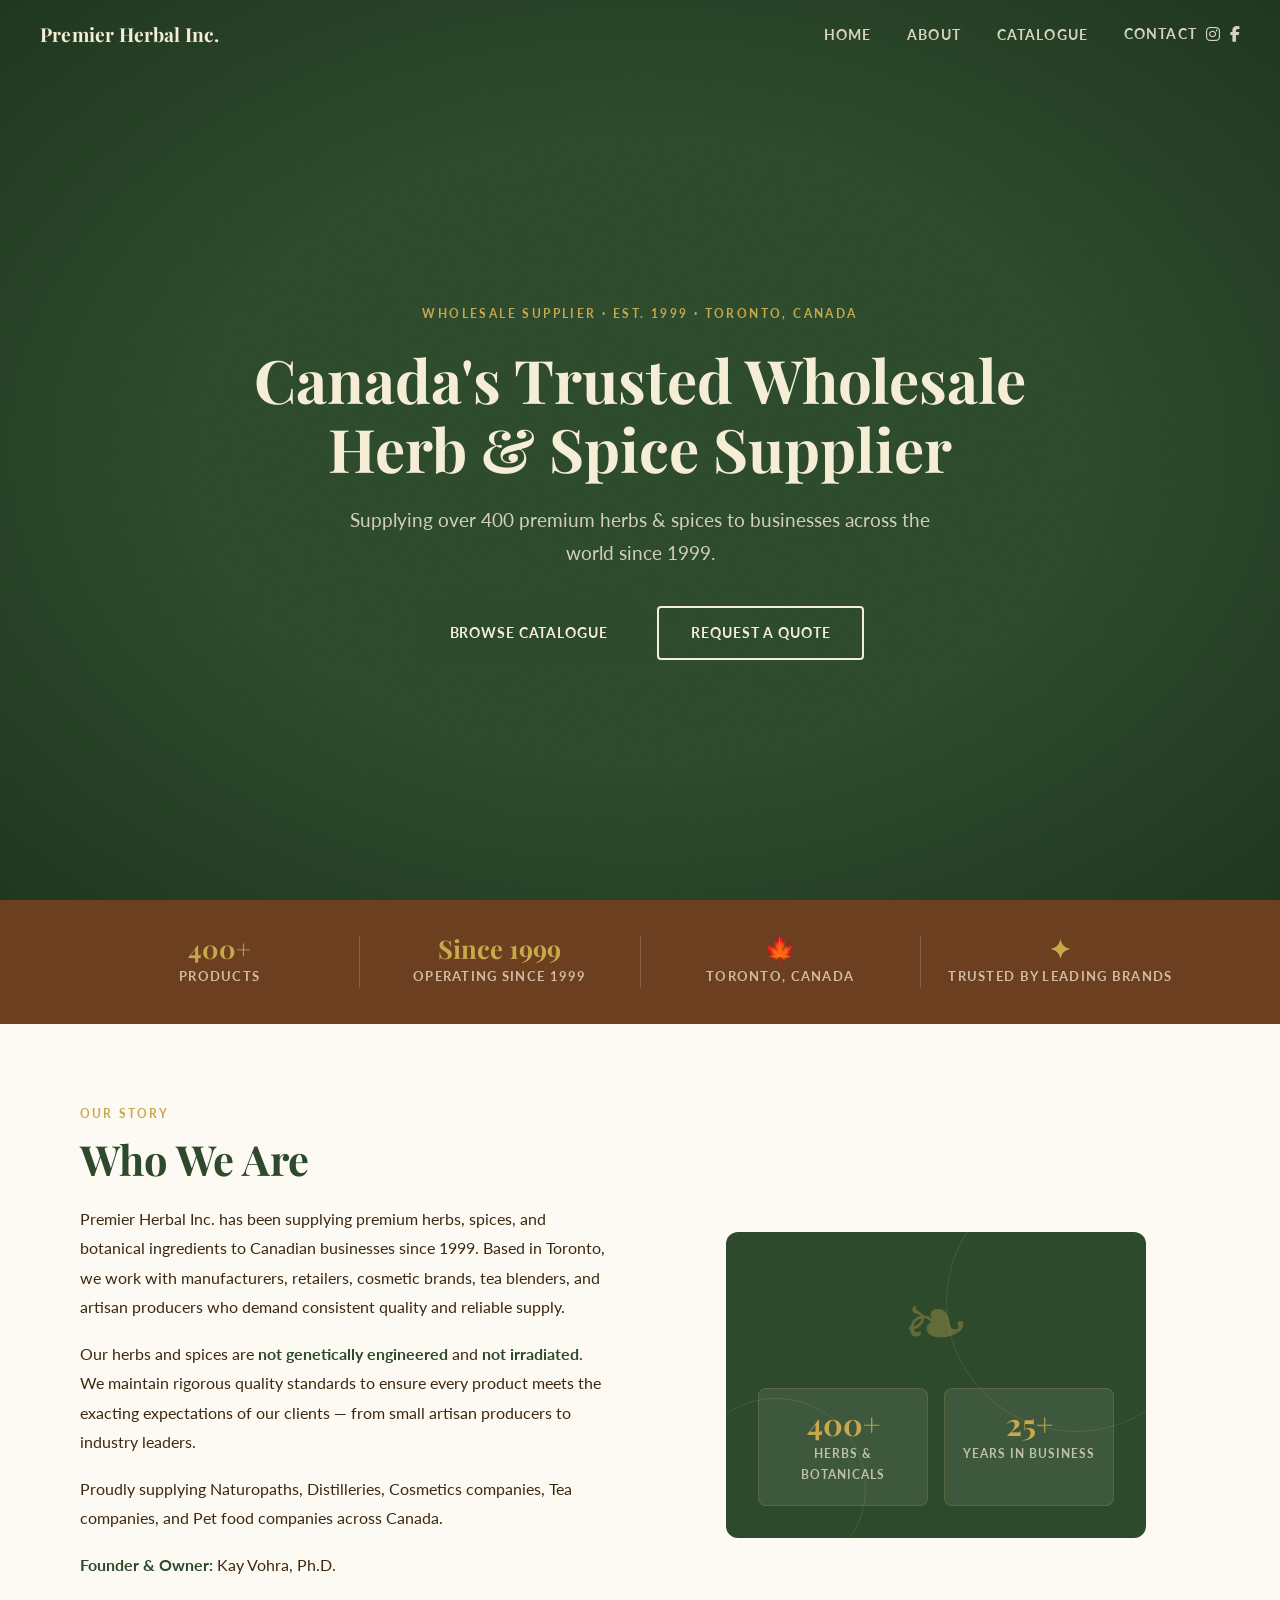
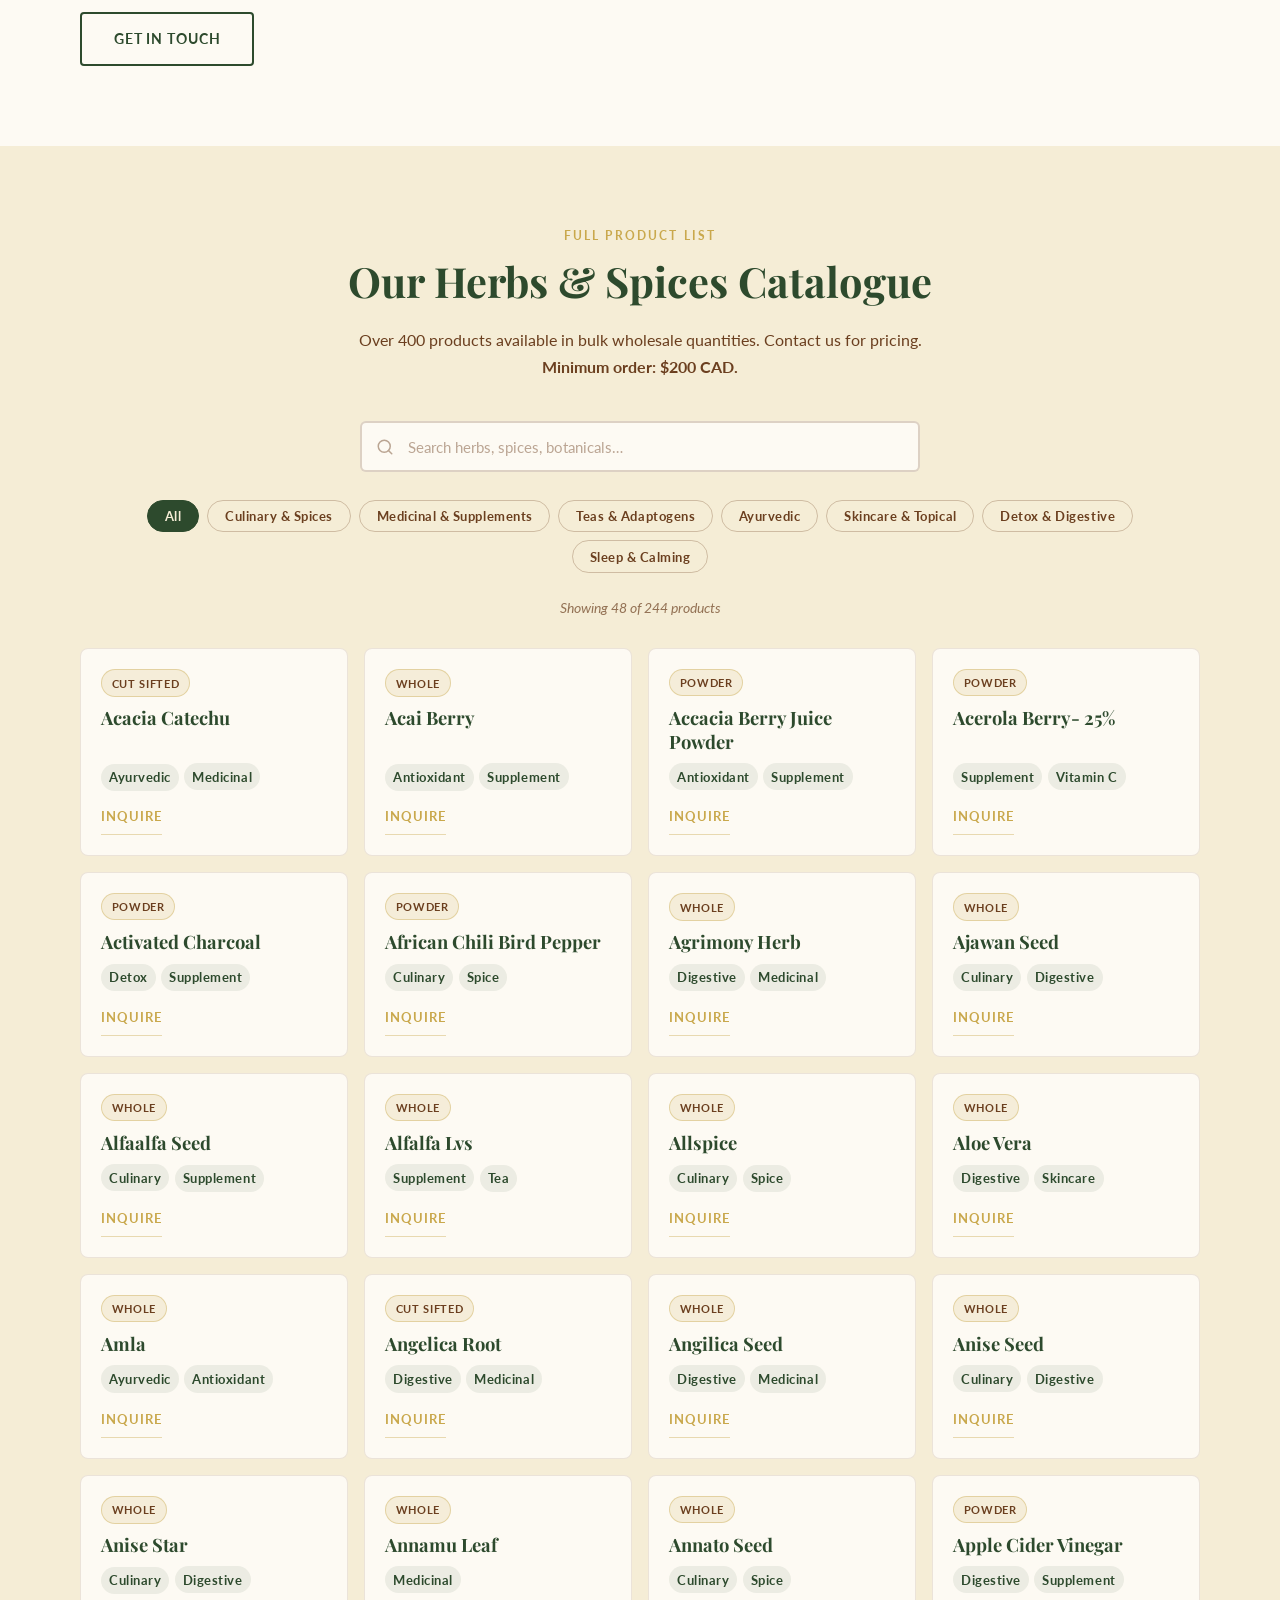
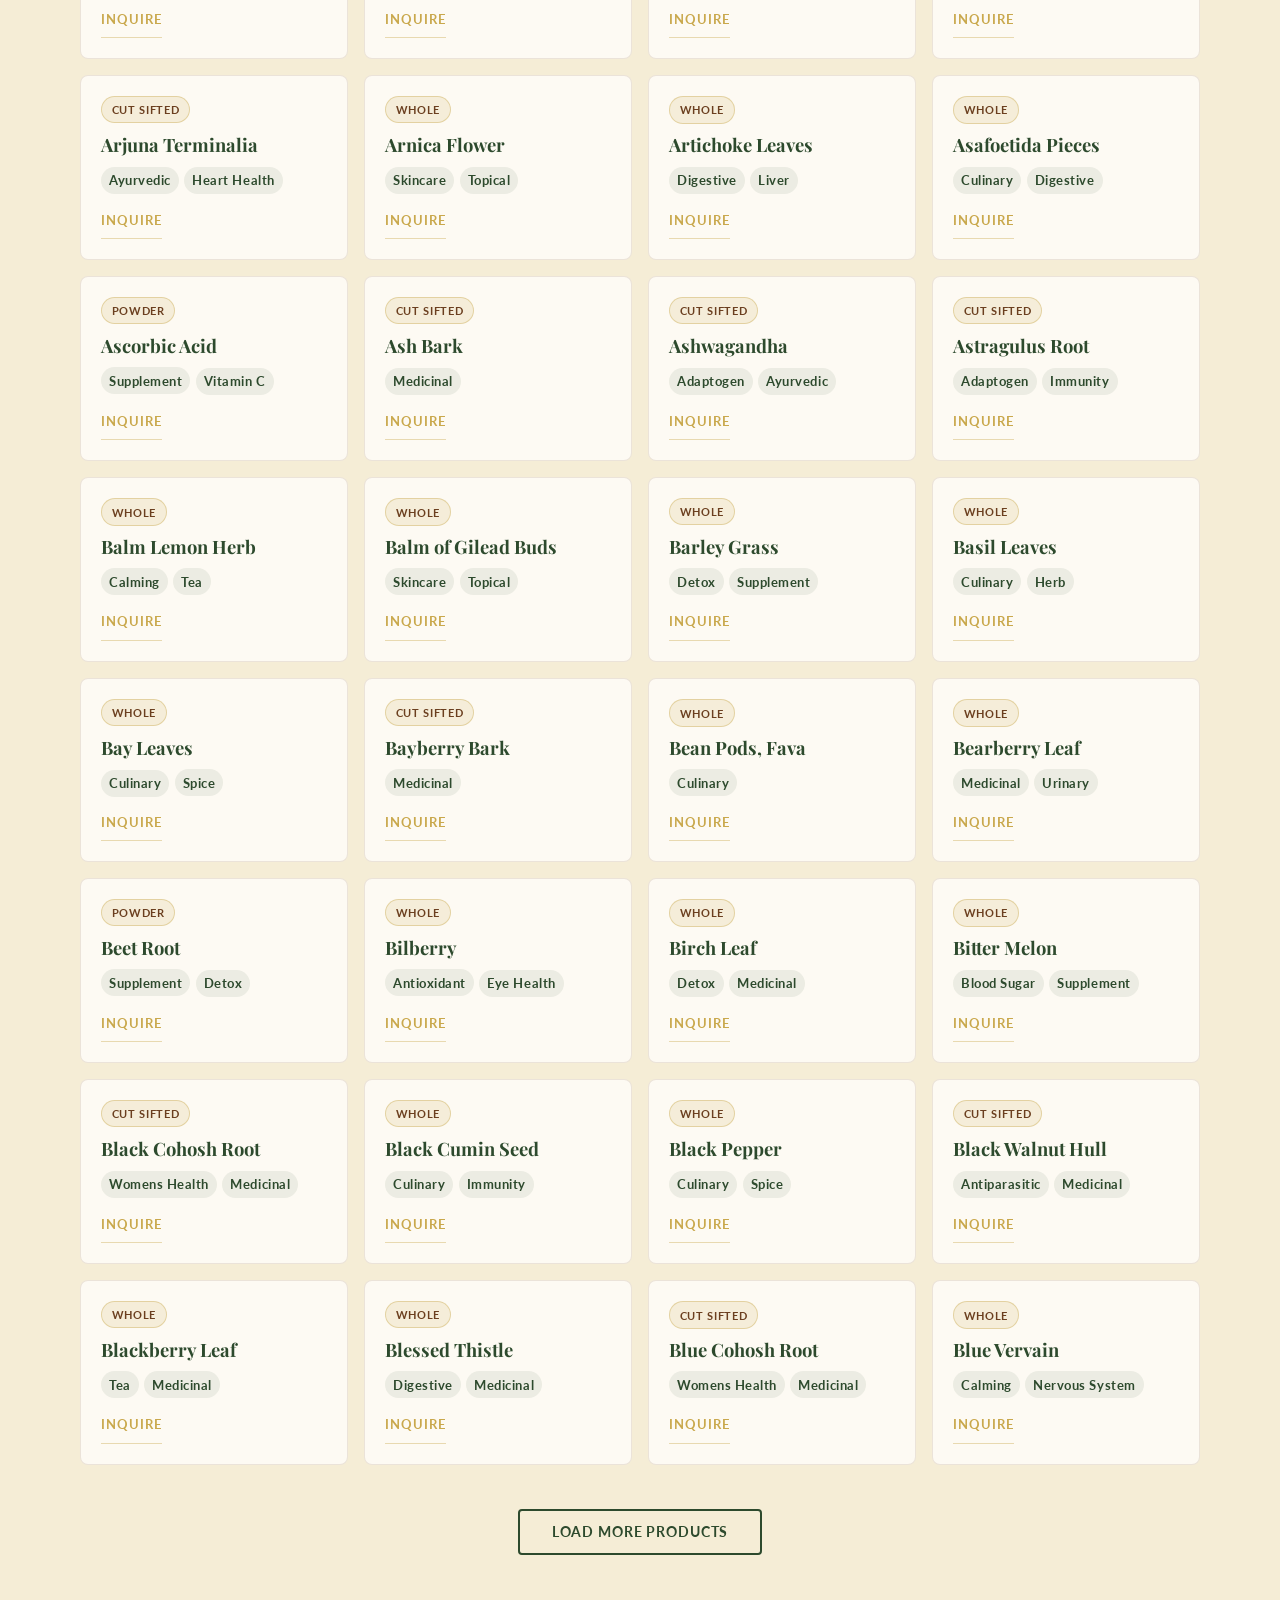
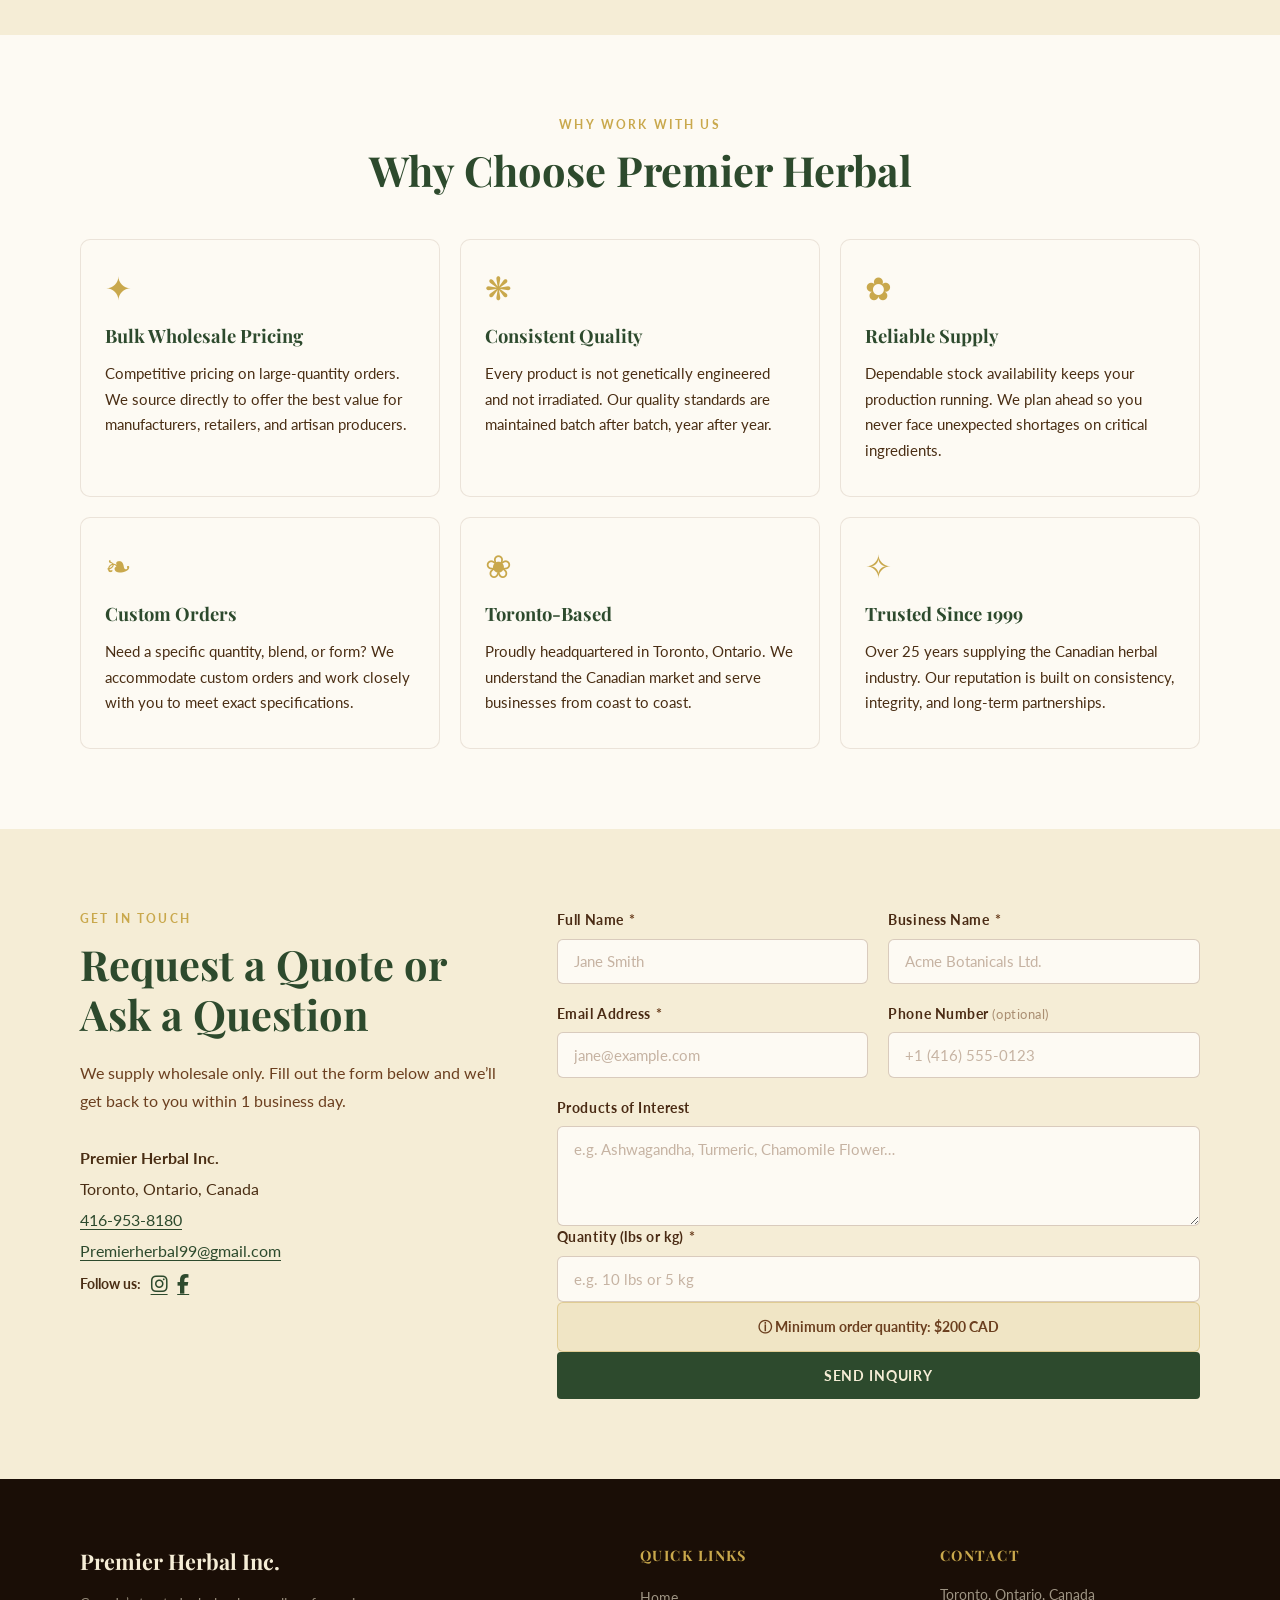
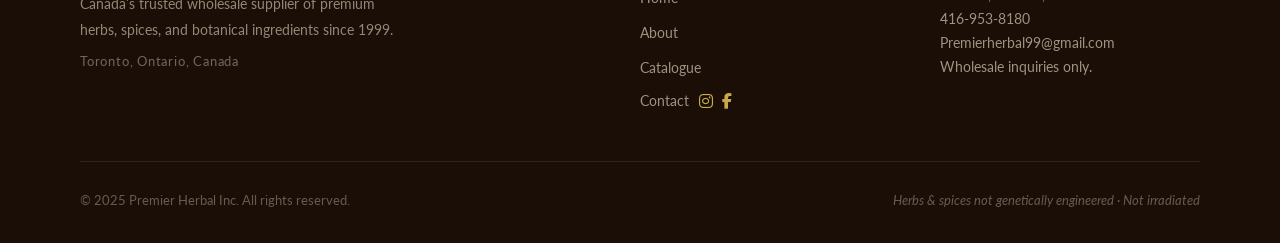
==== commit 74298f3b: "Fix Netlify form and update site" ====
--- a/index.html
+++ b/index.html
@@ -5,12 +5,12 @@
   <meta name="viewport" content="width=device-width, initial-scale=1.0" />
 
   <title>Premier Herbal Inc. — Wholesale Herbs, Spices &amp; Botanicals | Toronto, Canada</title>
-  <meta name="description" content="Premier Herbal Inc. supplies over 400 premium herbs, spices, and botanical ingredients to Canadian businesses since 2009. Based in Toronto, Ontario. Not genetically engineered. Not irradiated." />
+  <meta name="description" content="Premier Herbal Inc. supplies over 400 premium herbs, spices, and botanical ingredients to Canadian businesses since 1999. Based in Toronto, Ontario. Not genetically engineered. Not irradiated." />
   <meta name="keywords" content="wholesale herbs Canada, bulk spices Toronto, botanical ingredients supplier, wholesale botanicals, herbal supplier Ontario" />
 
   <!-- Open Graph -->
   <meta property="og:title"       content="Premier Herbal Inc. — Wholesale Herbs &amp; Spices" />
-  <meta property="og:description" content="400+ premium herbs, spices &amp; botanicals for Canadian businesses. Supplying since 2009." />
+  <meta property="og:description" content="400+ premium herbs, spices &amp; botanicals for Canadian businesses. Supplying since 1999." />
   <meta property="og:type"        content="website" />
   <meta property="og:url"         content="https://premierherbal.ca" />
 
@@ -77,7 +77,7 @@
 
       <div class="hero__content">
         <p class="hero__eyebrow fade-in-1">
-          Wholesale Supplier &middot; Est. 2009 &middot; Toronto, Canada
+          Wholesale Supplier &middot; Est. 1999 &middot; Toronto, Canada
         </p>
 
         <h1 class="hero__heading fade-in-2">
@@ -85,7 +85,7 @@
         </h1>
 
         <p class="hero__subheading fade-in-3">
-          Supplying over 400 premium herbs &amp; spices to businesses across the world since 2009.
+          Supplying over 400 premium herbs &amp; spices to businesses across the world since 1999.
         </p>
 
         <div class="hero__actions fade-in-4">
@@ -111,8 +111,8 @@
           <div class="trust-bar__divider" aria-hidden="true"></div>
 
           <div class="trust-bar__item" role="listitem">
-            <span class="trust-bar__stat">Since 2009</span>
-            <span class="trust-bar__label">Operating Since 2009</span>
+            <span class="trust-bar__stat">Since 1999</span>
+            <span class="trust-bar__label">Operating Since 1999</span>
           </div>
 
           <div class="trust-bar__divider" aria-hidden="true"></div>
@@ -147,7 +147,7 @@
 
             <p class="about__text">
               Premier Herbal Inc. has been supplying premium herbs, spices, and botanical
-              ingredients to Canadian businesses since 2009. Based in Toronto, we work with
+              ingredients to Canadian businesses since 1999. Based in Toronto, we work with
               manufacturers, retailers, cosmetic brands, tea blenders, and artisan producers
               who demand consistent quality and reliable supply.
             </p>
@@ -157,6 +157,15 @@
               <strong>not irradiated</strong>. We maintain rigorous quality standards to
               ensure every product meets the exacting expectations of our clients &mdash;
               from small artisan producers to industry leaders.
+            </p>
+
+            <p class="about__text">
+              Proudly supplying Naturopaths, Distilleries, Cosmetics companies, Tea companies,
+              and Pet food companies across Canada.
+            </p>
+
+            <p class="about__text">
+              <strong>Founder &amp; Owner:</strong> Kay Vohra, Ph.D.
             </p>
 
             <a href="#contact" class="btn btn--outline-dark">Get In Touch</a>
@@ -172,7 +181,7 @@
                   <span class="about-stat__text">Herbs &amp; Botanicals</span>
                 </div>
                 <div class="about-stat">
-                  <span class="about-stat__num">15+</span>
+                  <span class="about-stat__num">25+</span>
                   <span class="about-stat__text">Years in Business</span>
                 </div>
               </div>
@@ -194,7 +203,7 @@
           <h2 class="section-heading">Our Herbs &amp; Spices Catalogue</h2>
           <p class="catalogue__subheading">
             Over 400 products available in bulk wholesale quantities.
-            Contact us for pricing and minimum order quantities.
+            Contact us for pricing. <strong>Minimum order: $200 CAD.</strong>
           </p>
         </header>
 
@@ -304,9 +313,9 @@
 
           <article class="why-card" role="listitem">
             <span class="why-card__icon" aria-hidden="true">&#10023;</span>
-            <h3 class="why-card__title">Trusted Since 2009</h3>
+            <h3 class="why-card__title">Trusted Since 1999</h3>
             <p class="why-card__text">
-              Over 15 years supplying the Canadian herbal industry. Our reputation
+              Over 25 years supplying the Canadian herbal industry. Our reputation
               is built on consistency, integrity, and long-term partnerships.
             </p>
           </article>
@@ -334,7 +343,7 @@
               <p><strong>Premier Herbal Inc.</strong></p>
               <p>Toronto, Ontario, Canada</p>
               <p><a href="tel:4169538180">416-953-8180</a></p>
-              <p><a href="mailto:info@premierherbal.ca">info@premierherbal.ca</a></p>
+              <p><a href="mailto:Premierherbal99@gmail.com">Premierherbal99@gmail.com</a></p>
               <p class="contact__social">
                 <span>Follow us:</span>
                 <a href="https://www.instagram.com/premier.herbal/?hl=en" class="contact__social-link" target="_blank" rel="noopener" aria-label="Instagram"><i class="fab fa-instagram"></i></a>
@@ -432,21 +441,23 @@
             </div>
 
             <div class="form-group">
-              <label for="message" class="form-label">
-                Message <span class="required" aria-hidden="true">*</span>
+              <label for="quantity" class="form-label">
+                Quantity (lbs or kg) <span class="required" aria-hidden="true">*</span>
               </label>
-              <textarea
-                id="message"
-                name="message"
-                class="form-input form-textarea"
-                rows="4"
+              <input
+                type="text"
+                id="quantity"
+                name="quantity"
+                class="form-input"
                 required
                 aria-required="true"
-                aria-describedby="messageError"
-                placeholder="Tell us about your business, quantities needed, or any questions&hellip;"
-              ></textarea>
-              <span class="form-error" id="messageError" role="alert"></span>
-            </div>
+                placeholder="e.g. 10 lbs or 5 kg"
+              />
+            </div>
+
+            <p class="form-moq-notice">
+              &#9432; Minimum order quantity: $200 CAD
+            </p>
 
             <button type="submit" class="btn btn--primary btn--full btn--submit">
               Send Inquiry
@@ -480,7 +491,7 @@
           <p class="footer__logo">Premier Herbal Inc.</p>
           <p class="footer__tagline">
             Canada&rsquo;s trusted wholesale supplier of premium herbs,
-            spices, and botanical ingredients since 2009.
+            spices, and botanical ingredients since 1999.
           </p>
           <p class="footer__location">Toronto, Ontario, Canada</p>
         </div>
@@ -505,7 +516,7 @@
           <h4 class="footer__heading">Contact</h4>
           <p class="footer__text">Toronto, Ontario, Canada</p>
           <p class="footer__text"><a href="tel:4169538180" class="footer__link">416-953-8180</a></p>
-          <p class="footer__text"><a href="mailto:info@premierherbal.ca" class="footer__link">info@premierherbal.ca</a></p>
+          <p class="footer__text"><a href="mailto:Premierherbal99@gmail.com" class="footer__link">Premierherbal99@gmail.com</a></p>
           <p class="footer__text">Wholesale inquiries only.</p>
         </div>
 
--- a/css/styles.css
+++ b/css/styles.css
@@ -604,7 +604,7 @@
 
 .product-card__name {
   font-family: var(--font-heading);
-  font-size: 0.95rem;
+  font-size: 1.15rem;
   font-weight: 700;
   color: var(--green);
   line-height: 1.3;
@@ -622,7 +622,7 @@
   padding: 0.15rem 0.5rem;
   background: rgba(45, 74, 45, 0.08);
   border-radius: 50px;
-  font-size: 0.68rem;
+  font-size: 0.82rem;
   font-weight: 700;
   letter-spacing: 0.04em;
   color: var(--green);
@@ -966,6 +966,18 @@
   .hero__heading { font-size: 3.75rem; }
 }
 
+/* MOQ notice */
+.form-moq-notice {
+  font-size: 0.9rem;
+  font-weight: 700;
+  color: var(--brown);
+  background: rgba(201, 168, 76, 0.12);
+  border: 1.5px solid rgba(201, 168, 76, 0.4);
+  border-radius: 6px;
+  padding: 0.75rem 1rem;
+  text-align: center;
+}
+
 /* ── Social Icons ───────────────────────────────────────────── */
 
 /* Nav social icons — match nav link colour */
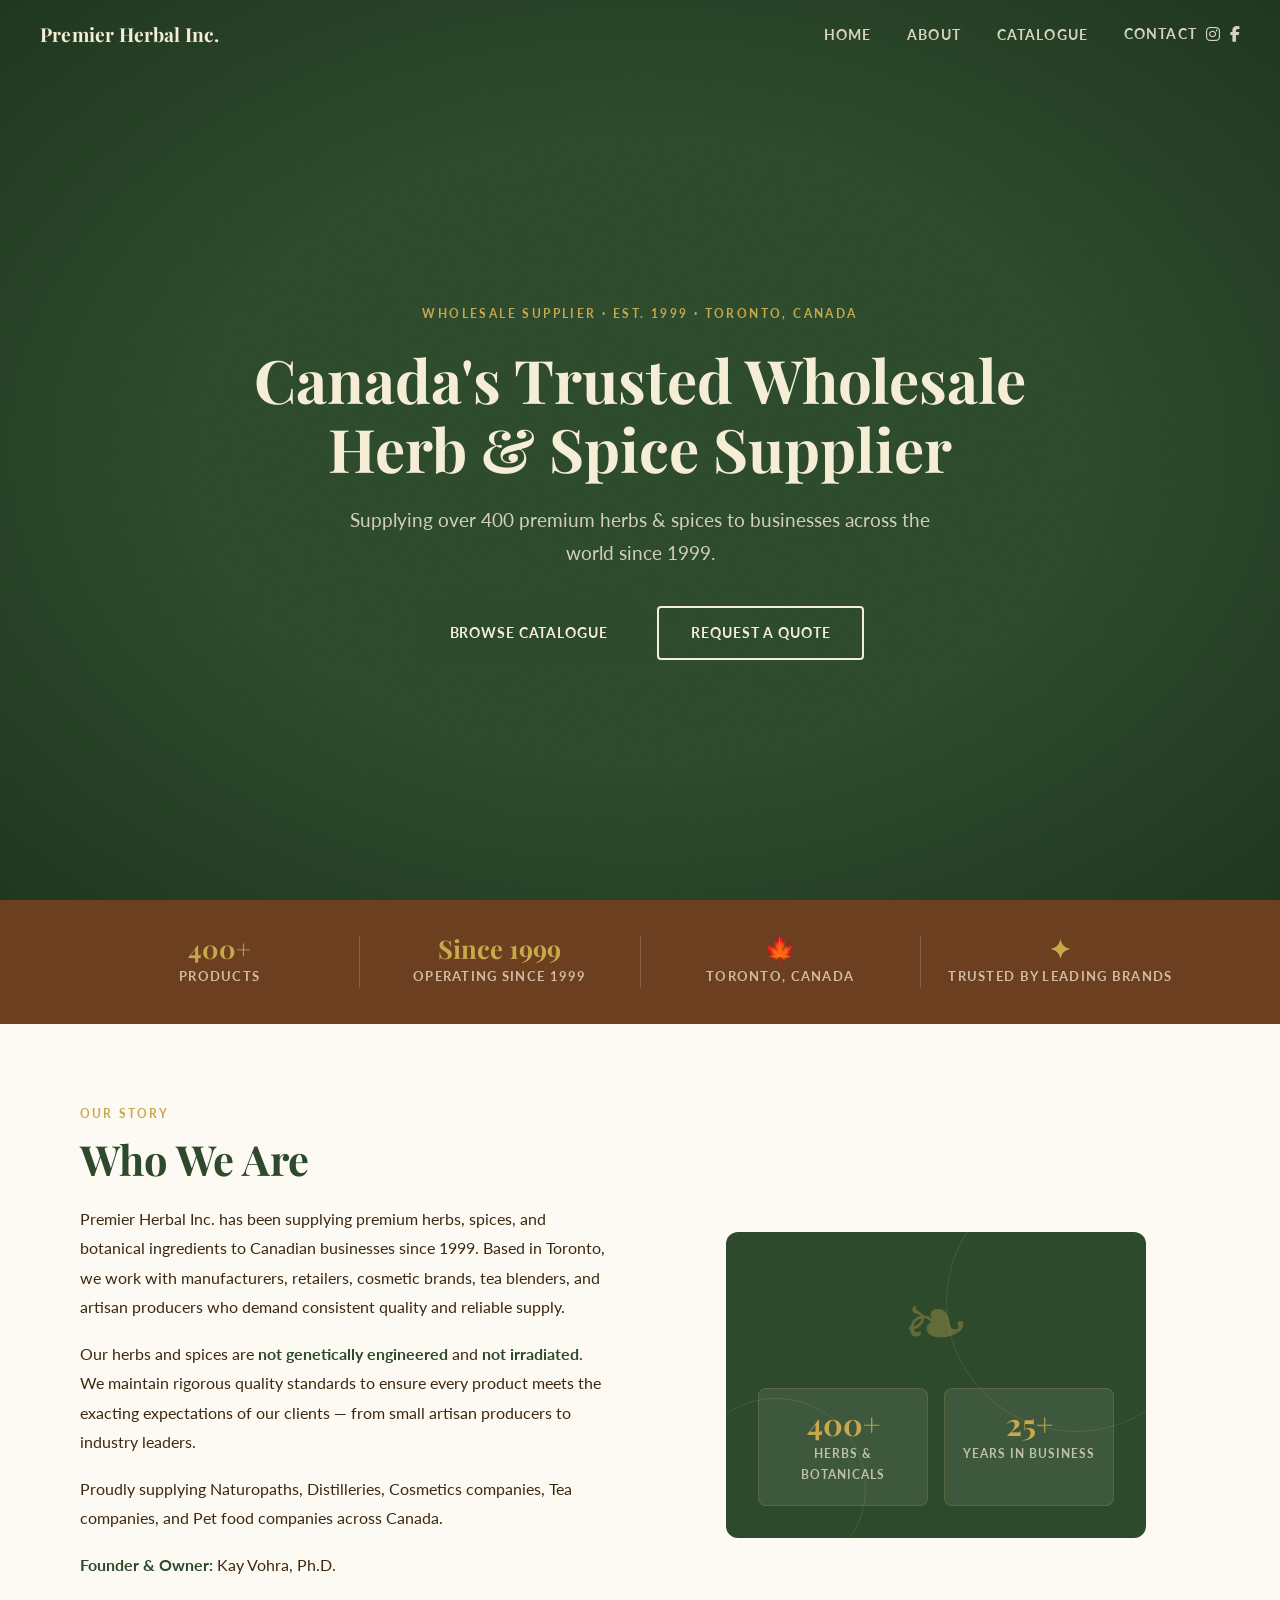
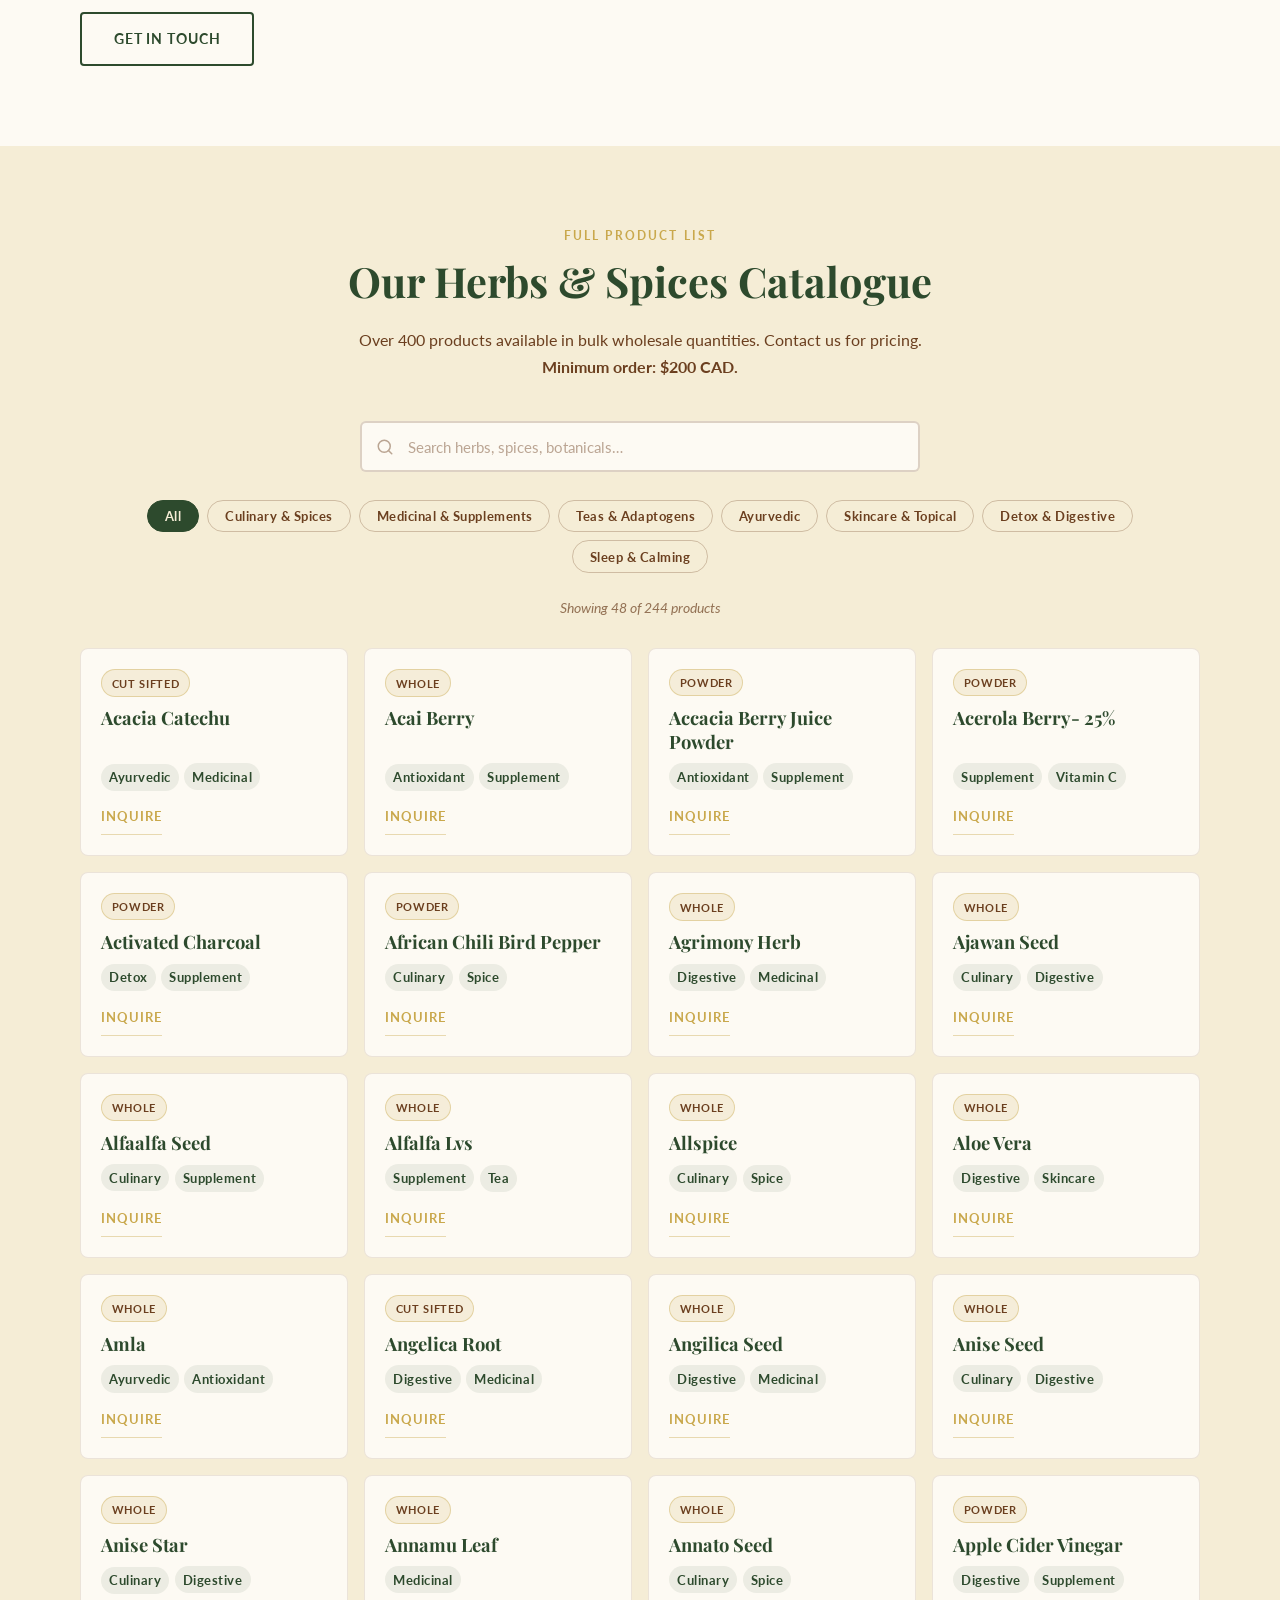
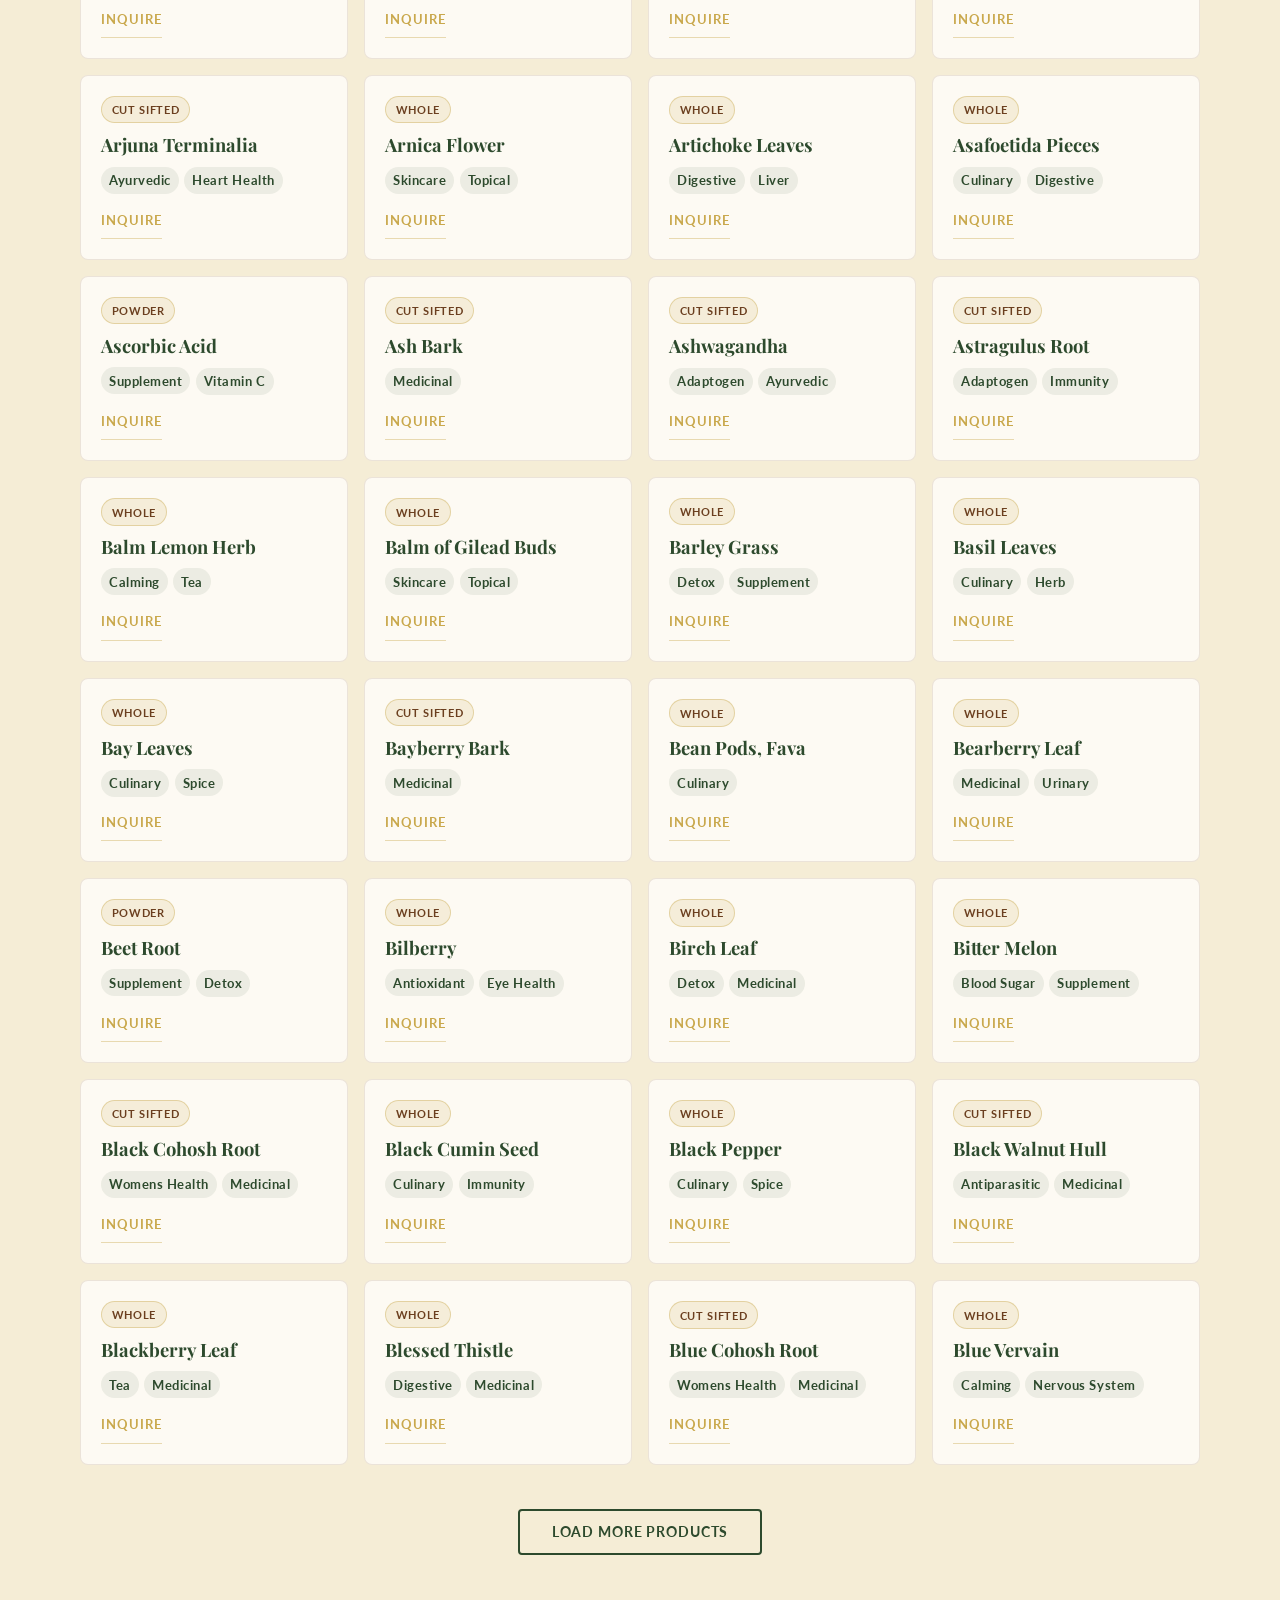
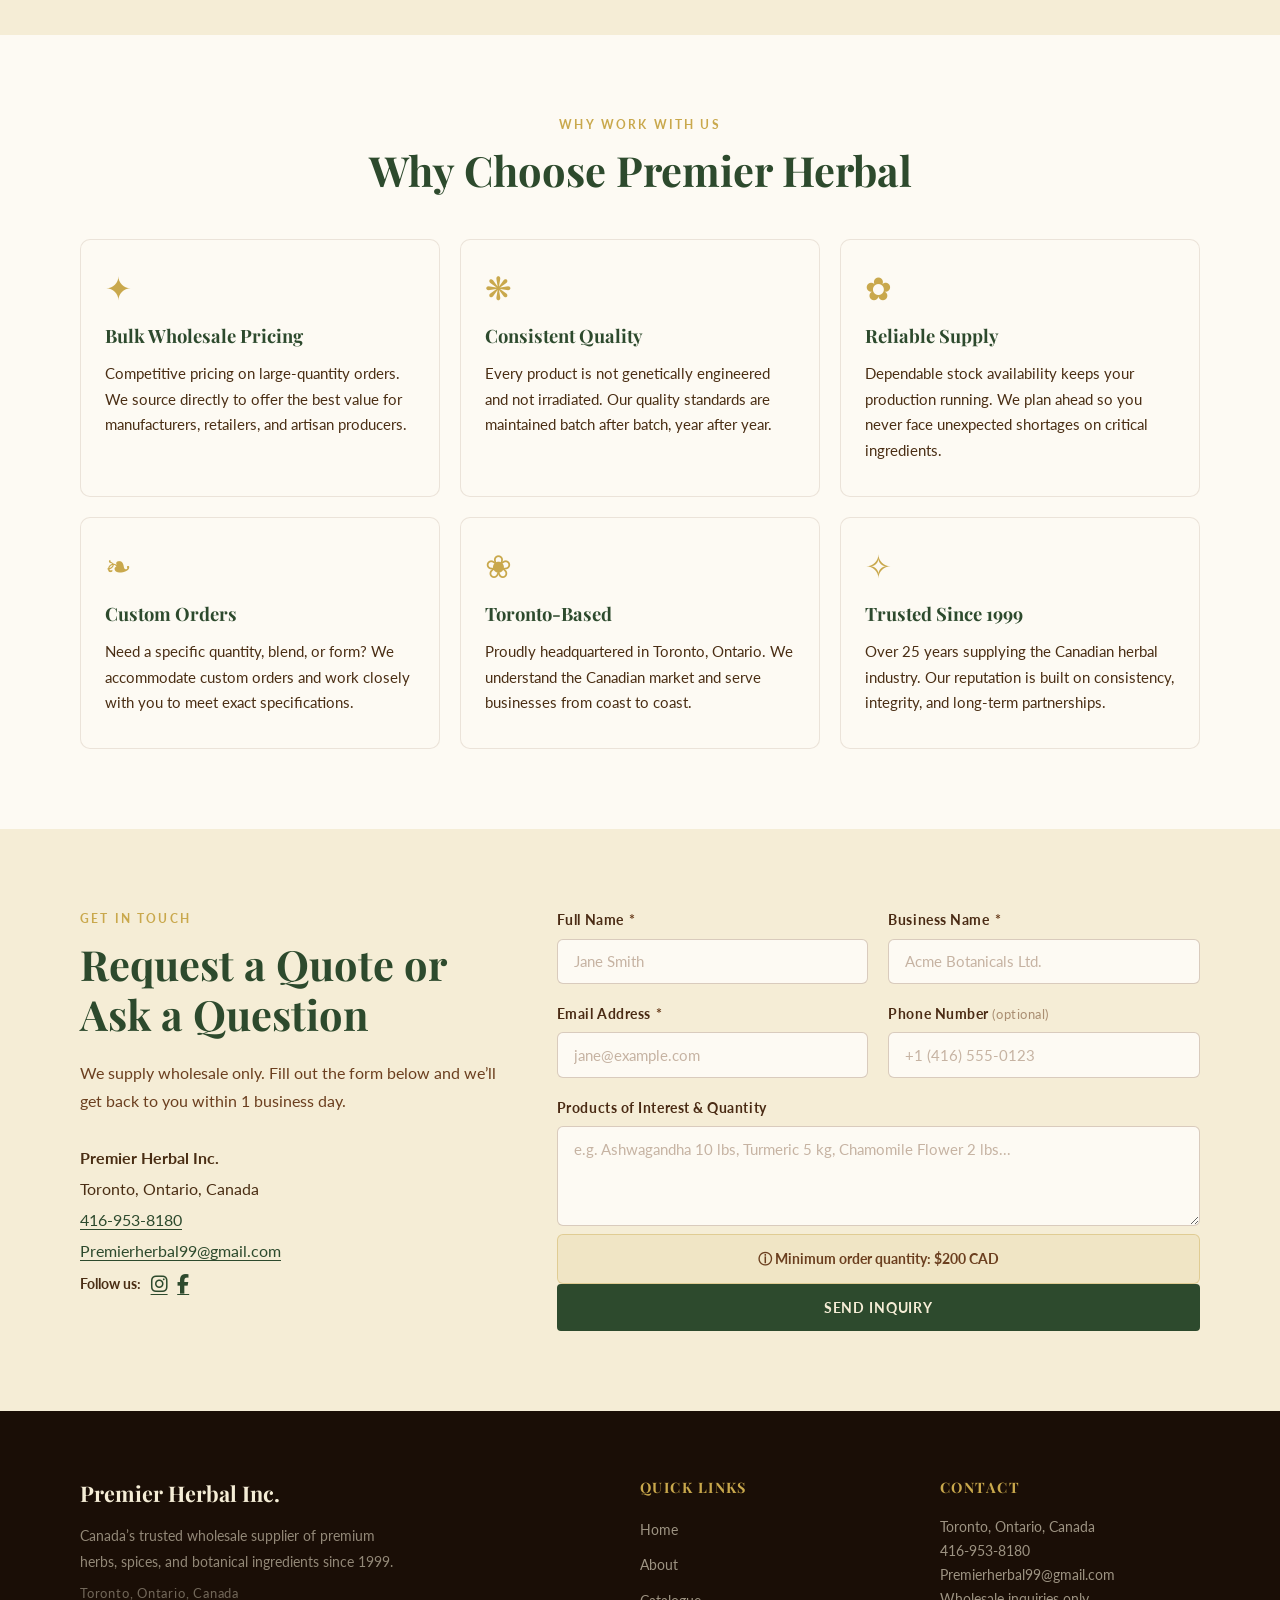
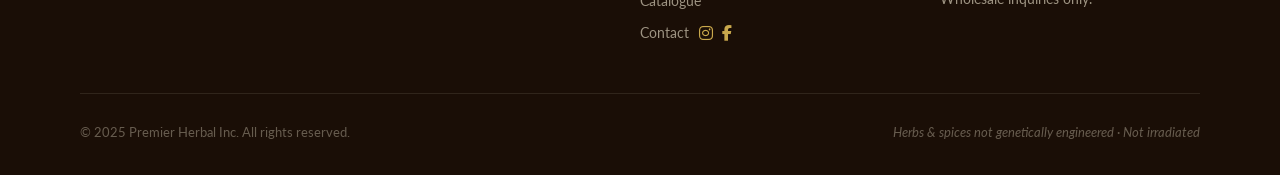
==== commit 1acb5b75: "Add product autocomplete with prices; merge quantity into products field" ====
--- a/index.html
+++ b/index.html
@@ -430,29 +430,17 @@
             </div>
 
             <div class="form-group">
-              <label for="products" class="form-label">Products of Interest</label>
-              <textarea
-                id="products"
-                name="products"
-                class="form-input form-textarea"
-                rows="3"
-                placeholder="e.g. Ashwagandha, Turmeric, Chamomile Flower&hellip;"
-              ></textarea>
-            </div>
-
-            <div class="form-group">
-              <label for="quantity" class="form-label">
-                Quantity (lbs or kg) <span class="required" aria-hidden="true">*</span>
-              </label>
-              <input
-                type="text"
-                id="quantity"
-                name="quantity"
-                class="form-input"
-                required
-                aria-required="true"
-                placeholder="e.g. 10 lbs or 5 kg"
-              />
+              <label for="products" class="form-label">Products of Interest &amp; Quantity</label>
+              <div class="autocomplete-wrap">
+                <textarea
+                  id="products"
+                  name="products"
+                  class="form-input form-textarea"
+                  rows="3"
+                  placeholder="e.g. Ashwagandha 10 lbs, Turmeric 5 kg, Chamomile Flower 2 lbs..."
+                ></textarea>
+                <ul class="autocomplete-dropdown" id="productsDropdown" role="listbox" aria-label="Product suggestions"></ul>
+              </div>
             </div>
 
             <p class="form-moq-notice">
--- a/css/styles.css
+++ b/css/styles.css
@@ -966,6 +966,71 @@
   .hero__heading { font-size: 3.75rem; }
 }
 
+/* ── Product Autocomplete ───────────────────────────────────── */
+.autocomplete-wrap {
+  position: relative;
+}
+
+.autocomplete-dropdown {
+  display: none;
+  position: absolute;
+  top: 100%;
+  left: 0;
+  right: 0;
+  z-index: 200;
+  background: var(--off-white);
+  border: 1.5px solid rgba(107, 63, 31, 0.25);
+  border-top: none;
+  border-radius: 0 0 6px 6px;
+  box-shadow: 0 6px 18px rgba(45, 74, 45, 0.1);
+  max-height: 230px;
+  overflow-y: auto;
+  list-style: none;
+  margin: 0;
+  padding: 0;
+}
+
+.autocomplete-dropdown.ac-open { display: block; }
+
+.ac-item {
+  display: flex;
+  justify-content: space-between;
+  align-items: center;
+  gap: 0.75rem;
+  padding: 0.6rem 1rem;
+  cursor: pointer;
+  font-family: var(--font-body);
+  font-size: 0.9rem;
+  color: var(--brown-dark);
+  border-bottom: 1px solid rgba(107, 63, 31, 0.07);
+  transition: background var(--trans-fast);
+}
+.ac-item:last-child { border-bottom: none; }
+.ac-item:hover,
+.ac-item:focus {
+  background: rgba(201, 168, 76, 0.12);
+  outline: none;
+}
+
+.ac-name {
+  font-weight: 700;
+  color: var(--green);
+}
+
+.ac-price {
+  font-size: 0.82rem;
+  font-weight: 700;
+  color: var(--brown);
+  white-space: nowrap;
+  flex-shrink: 0;
+}
+
+.ac-price--muted {
+  color: rgba(107, 63, 31, 0.42);
+  font-weight: 400;
+  font-style: italic;
+}
+
 /* MOQ notice */
 .form-moq-notice {
   font-size: 0.9rem;
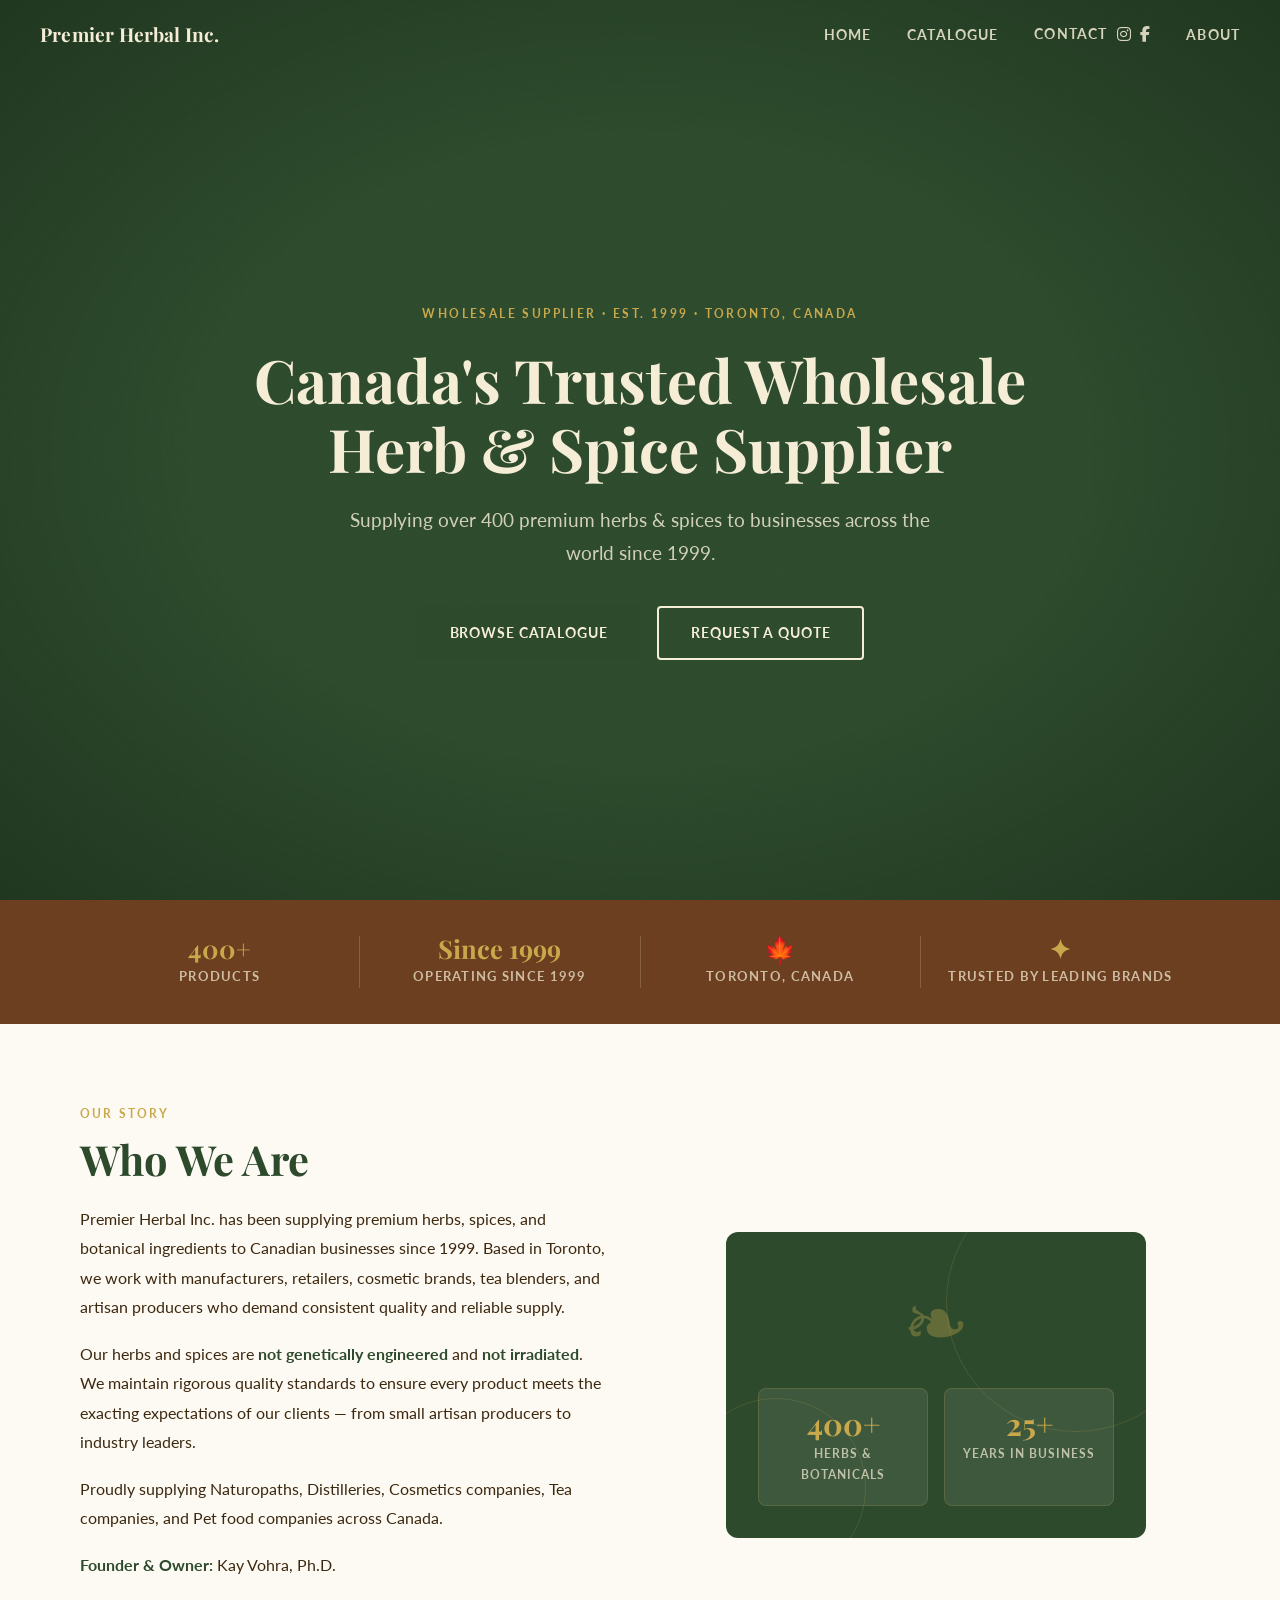
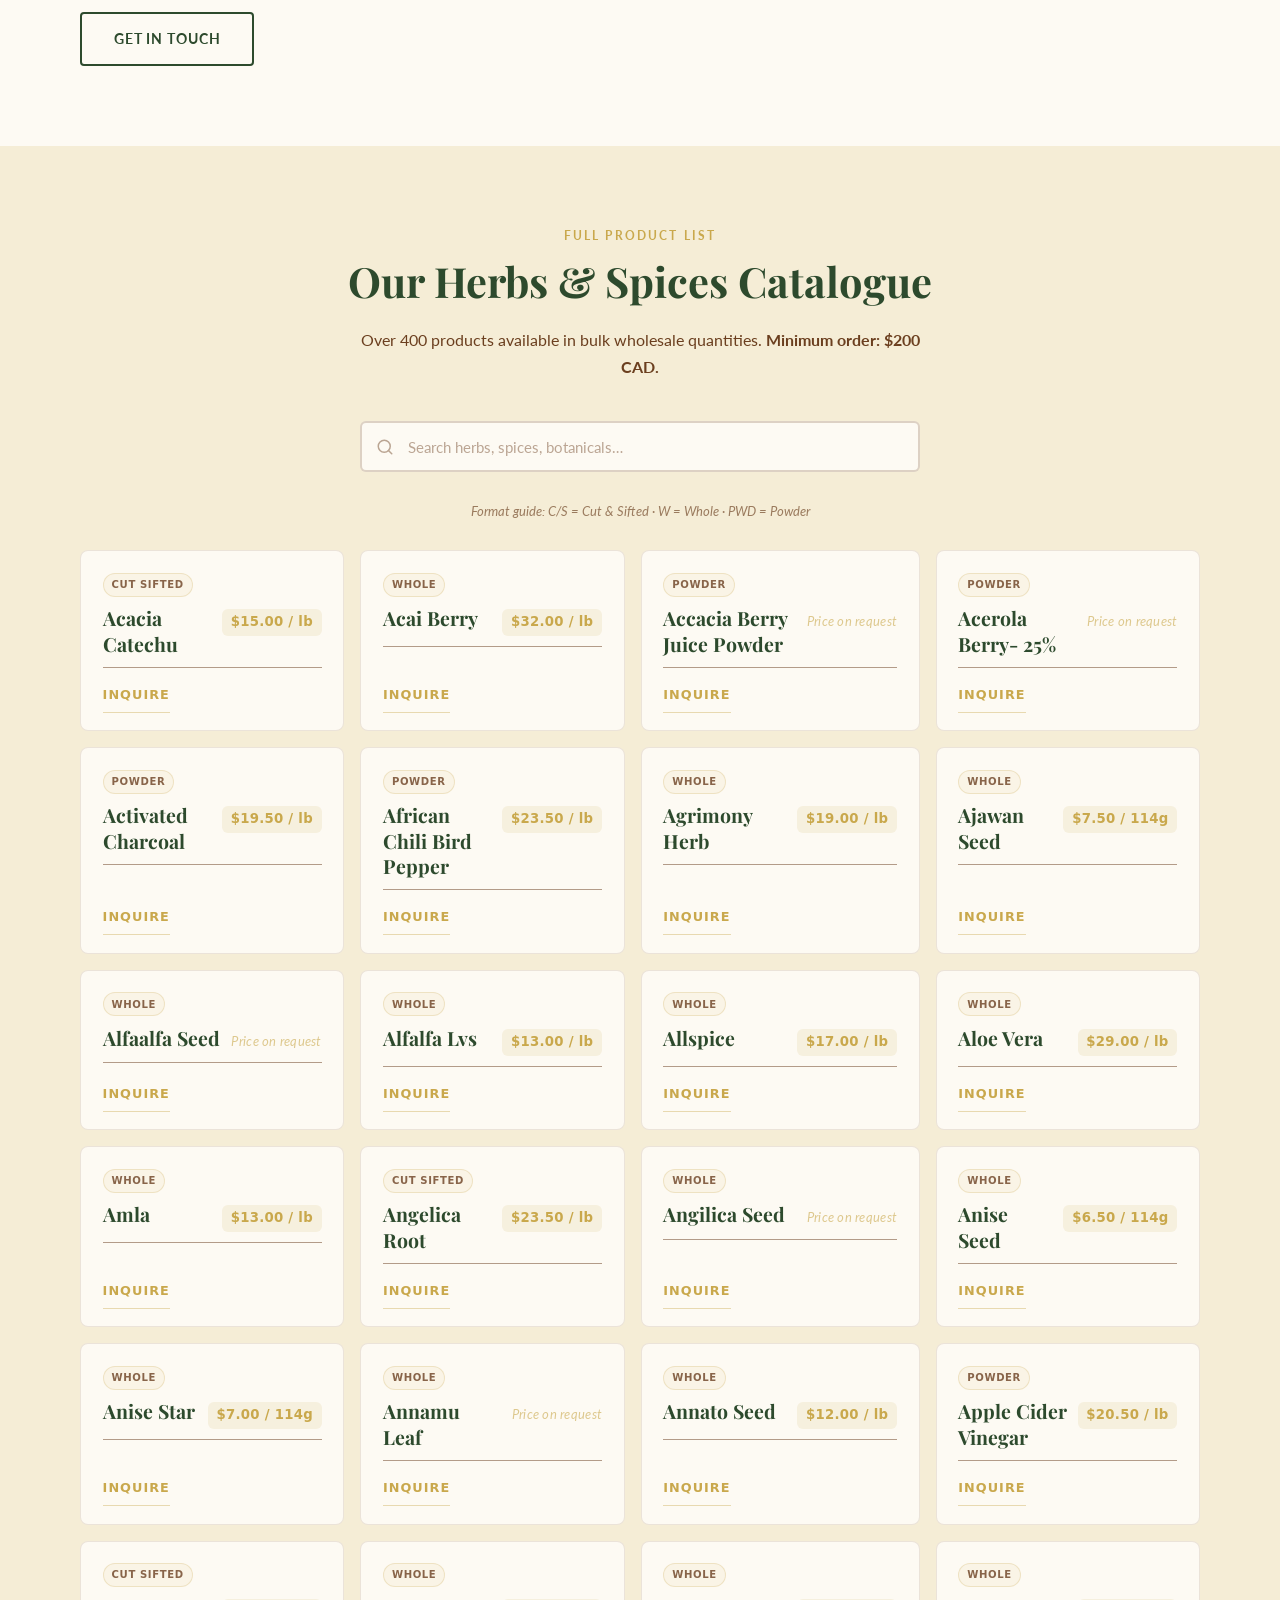
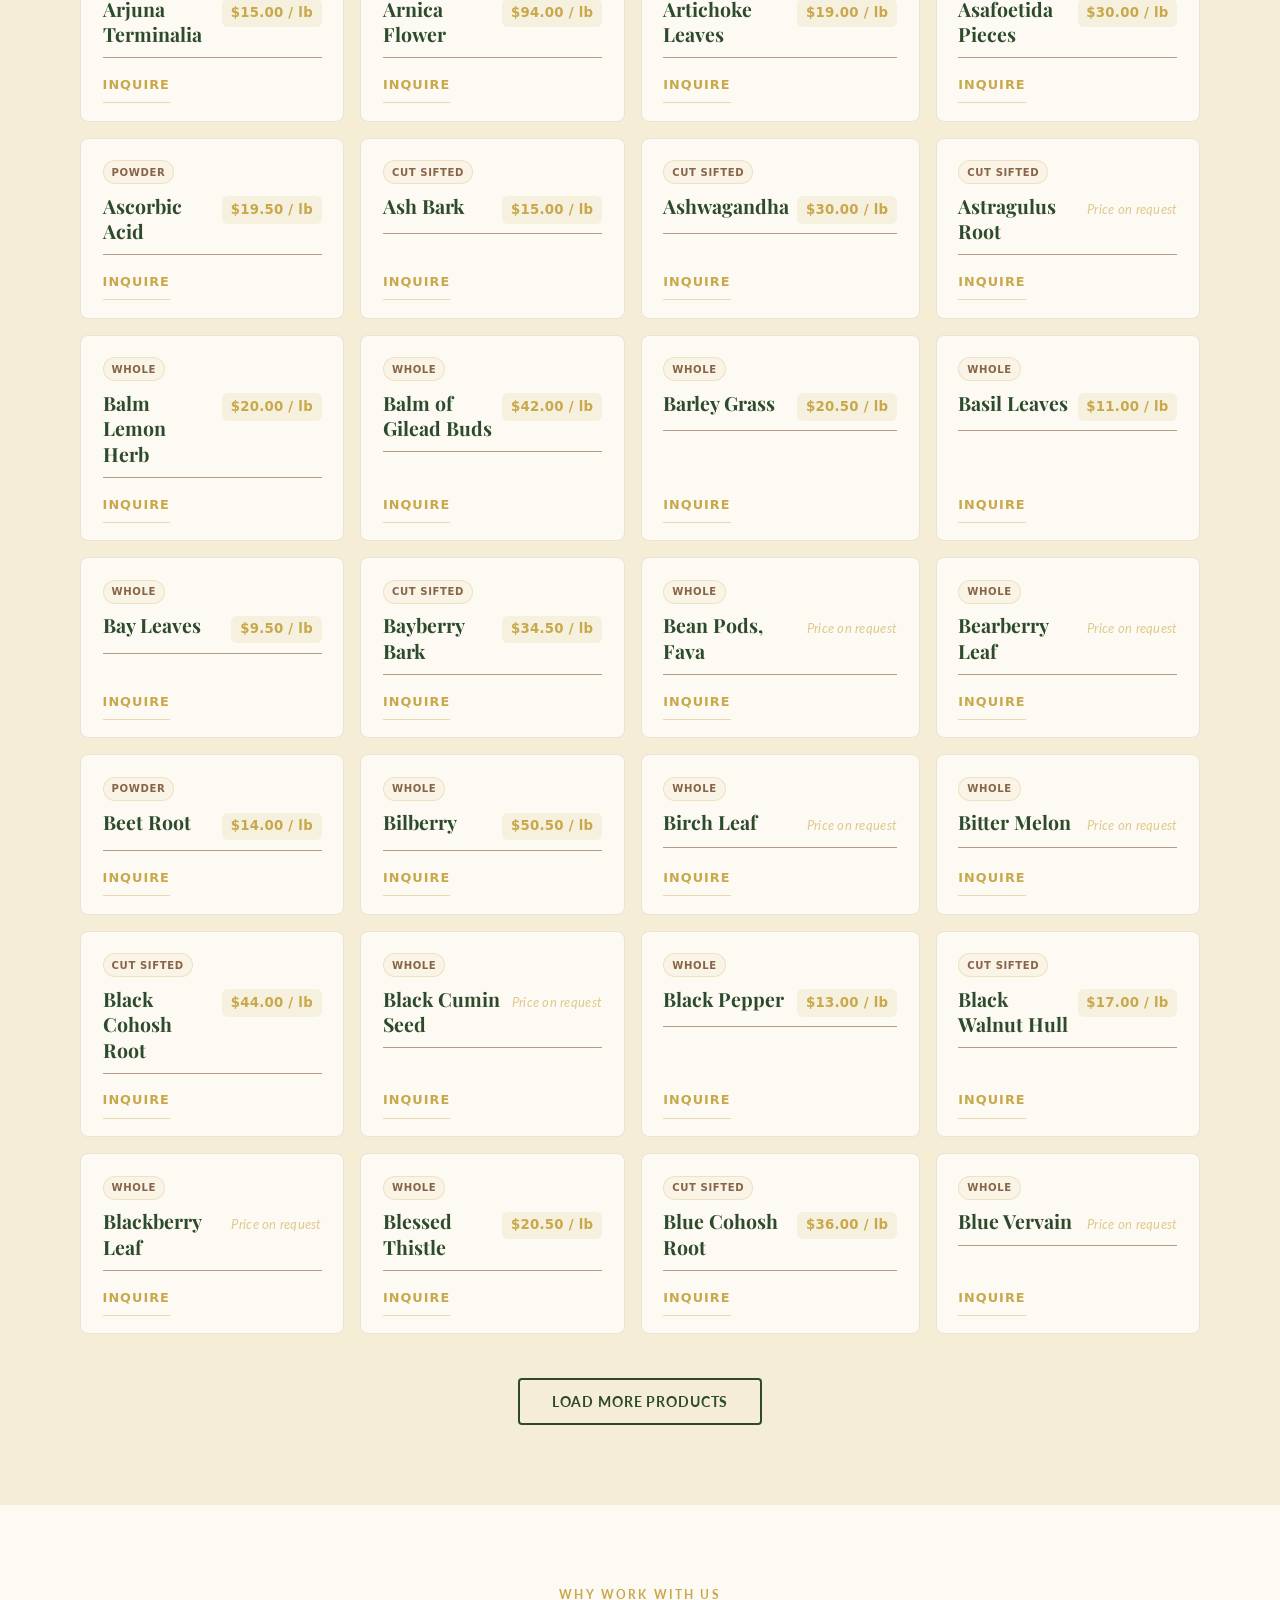
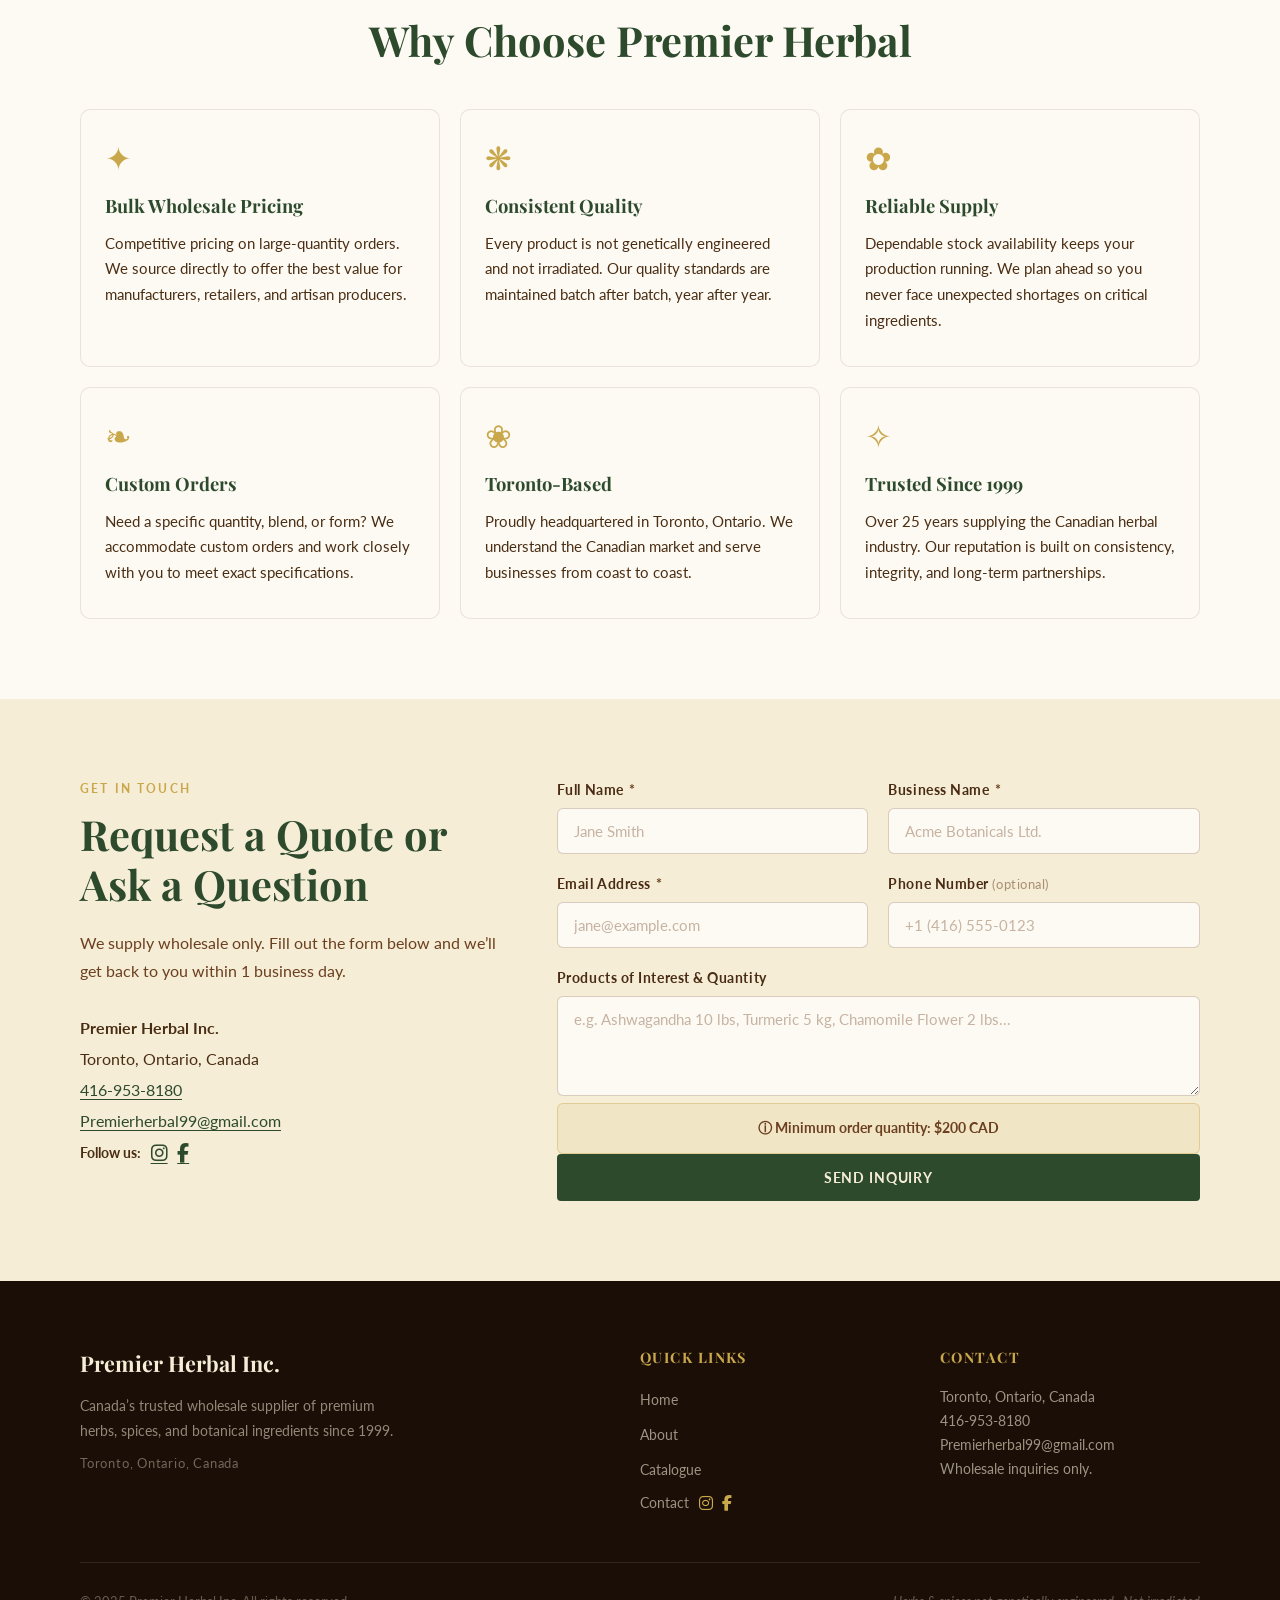
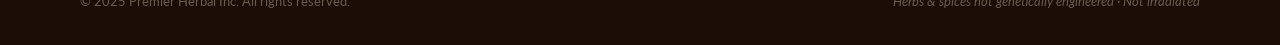
==== commit 98340872: "Catalogue redesign — remove filters, tags, add legend, update card hierarchy - Remove category filte" ====
--- a/index.html
+++ b/index.html
@@ -56,13 +56,13 @@
       <!-- Nav Links -->
       <ul class="nav__links" id="navLinks" role="list">
         <li><a href="#home"      class="nav__link">Home</a></li>
-        <li><a href="#about"     class="nav__link">About</a></li>
         <li><a href="#catalogue" class="nav__link">Catalogue</a></li>
         <li class="nav__contact-item">
           <a href="#contact" class="nav__link">Contact</a>
           <a href="https://www.instagram.com/premier.herbal/?hl=en" class="nav__social-link" target="_blank" rel="noopener" aria-label="Follow us on Instagram"><i class="fab fa-instagram"></i></a>
           <a href="https://www.facebook.com/people/Premier-Herbs/pfbid031V3xg2DkF5qvj3xWZi9pTwxSicVViwuQsMPBB21cKzpkFwkEDk4o9qpbKFXFW2pPl/?mibextid=wwXIfr&rdid=ArtRG5AjlveiHrpa&share_url=https%3A%2F%2Fwww.facebook.com%2Fshare%2F1Cf8ViX7qL%2F%3Fmibextid%3DwwXIfr" class="nav__social-link" target="_blank" rel="noopener" aria-label="Follow us on Facebook"><i class="fab fa-facebook-f"></i></a>
         </li>
+        <li><a href="#about" class="nav__link">About</a></li>
       </ul>
 
     </div>
@@ -203,7 +203,7 @@
           <h2 class="section-heading">Our Herbs &amp; Spices Catalogue</h2>
           <p class="catalogue__subheading">
             Over 400 products available in bulk wholesale quantities.
-            Contact us for pricing. <strong>Minimum order: $200 CAD.</strong>
+            <strong>Minimum order: $200 CAD.</strong>
           </p>
         </header>
 
@@ -226,21 +226,9 @@
           />
         </div>
 
-        <!-- Category filter tabs -->
-        <div class="catalogue__filters" role="tablist" aria-label="Filter by category">
-          <button class="filter-btn filter-btn--active" data-filter="all"       role="tab" aria-selected="true">All</button>
-          <button class="filter-btn"                    data-filter="culinary"  role="tab" aria-selected="false">Culinary &amp; Spices</button>
-          <button class="filter-btn"                    data-filter="medicinal" role="tab" aria-selected="false">Medicinal &amp; Supplements</button>
-          <button class="filter-btn"                    data-filter="tea"       role="tab" aria-selected="false">Teas &amp; Adaptogens</button>
-          <button class="filter-btn"                    data-filter="ayurvedic" role="tab" aria-selected="false">Ayurvedic</button>
-          <button class="filter-btn"                    data-filter="skincare"  role="tab" aria-selected="false">Skincare &amp; Topical</button>
-          <button class="filter-btn"                    data-filter="detox"     role="tab" aria-selected="false">Detox &amp; Digestive</button>
-          <button class="filter-btn"                    data-filter="sleep"     role="tab" aria-selected="false">Sleep &amp; Calming</button>
-        </div>
-
-        <!-- Live product count -->
-        <p class="catalogue__count" id="productCount" aria-live="polite" aria-atomic="true">
-          Loading products&hellip;
+        <!-- Format legend -->
+        <p class="catalogue__legend">
+          <em>Format guide: C/S = Cut &amp; Sifted &middot; W = Whole &middot; PWD = Powder</em>
         </p>
 
         <!-- Product grid (populated by JS) -->
--- a/css/styles.css
+++ b/css/styles.css
@@ -514,49 +514,15 @@
   box-shadow: 0 0 0 3px rgba(45, 74, 45, 0.1);
 }
 
-/* Filter tabs */
-.catalogue__filters {
-  display: flex;
-  flex-wrap: wrap;
-  gap: 0.5rem;
-  justify-content: center;
-  margin-bottom: 1.5rem;
-}
-
-.filter-btn {
-  padding: 0.45rem 1.05rem;
-  border: 1.5px solid rgba(107, 63, 31, 0.28);
-  border-radius: 50px;
-  background: transparent;
-  font-family: var(--font-body);
+/* Format legend */
+.catalogue__legend {
+  text-align: center;
   font-size: 0.82rem;
-  font-weight: 700;
-  letter-spacing: 0.04em;
   color: var(--brown);
-  transition: background var(--trans-fast), color var(--trans-fast),
-              border-color var(--trans-fast), transform var(--trans-fast);
-}
-.filter-btn:hover {
-  background: rgba(45, 74, 45, 0.08);
-  border-color: var(--green);
-  color: var(--green);
-  transform: translateY(-1px);
-}
-.filter-btn--active {
-  background: var(--green);
-  border-color: var(--green);
-  color: var(--cream);
-}
-.filter-btn--active:hover { background: var(--green-dark); }
-
-/* Product count label */
-.catalogue__count {
-  text-align: center;
-  font-size: 0.85rem;
-  color: var(--brown);
-  opacity: 0.7;
+  opacity: 0.65;
   margin-bottom: 1.75rem;
   font-style: italic;
+  font-family: var(--font-body);
 }
 
 /* Product grid */
@@ -576,56 +542,75 @@
   background: var(--off-white);
   border: 1px solid rgba(107, 63, 31, 0.12);
   border-radius: 8px;
-  padding: 1.25rem;
+  padding: 1.35rem 1.35rem 1.1rem;
   display: flex;
   flex-direction: column;
   gap: 0.6rem;
+  min-height: 155px;
   transition: transform var(--trans-normal), box-shadow var(--trans-normal);
   animation: cardEnter 0.4s ease both;
 }
 .product-card:hover {
-  transform: translateY(-4px);
-  box-shadow: 0 8px 28px rgba(45, 74, 45, 0.12);
+  transform: translateY(-3px);
+  box-shadow: 0 4px 12px rgba(0, 0, 0, 0.08), 0 8px 28px rgba(45, 74, 45, 0.10);
 }
 
 .product-card__badge {
   display: inline-block;
-  padding: 0.2rem 0.6rem;
-  background: rgba(201, 168, 76, 0.15);
-  border: 1px solid rgba(201, 168, 76, 0.4);
+  padding: 0.15rem 0.5rem;
+  background: rgba(201, 168, 76, 0.10);
+  border: 1px solid rgba(201, 168, 76, 0.30);
   border-radius: 50px;
-  font-size: 0.7rem;
-  font-weight: 700;
+  font-size: 0.63rem;
+  font-weight: 600;
   letter-spacing: 0.06em;
   text-transform: uppercase;
   color: var(--brown);
+  opacity: 0.80;
   align-self: flex-start;
+}
+
+.product-card__name-row {
+  display: flex;
+  justify-content: space-between;
+  align-items: baseline;
+  gap: 0.5rem;
 }
 
 .product-card__name {
   font-family: var(--font-heading);
-  font-size: 1.15rem;
+  font-size: 1.22rem;
   font-weight: 700;
   color: var(--green);
   line-height: 1.3;
-  flex-grow: 1;
-}
-
-.product-card__tags {
-  display: flex;
-  flex-wrap: wrap;
-  gap: 0.35rem;
-}
-
-.product-tag {
-  display: inline-block;
-  padding: 0.15rem 0.5rem;
-  background: rgba(45, 74, 45, 0.08);
-  border-radius: 50px;
-  font-size: 0.82rem;
-  font-weight: 700;
-  letter-spacing: 0.04em;
-  color: var(--green);
+  flex: 1 1 auto;
+  min-width: 0;
+}
+
+.product-card__price {
+  flex: 0 0 auto;
+  font-size: 0.83rem;
+  font-weight: 600;
+  color: var(--gold);
+  letter-spacing: 0.02em;
+  background: rgba(201, 168, 76, 0.13);
+  padding: 0.15rem 0.55rem;
+  border-radius: 6px;
+  white-space: nowrap;
+}
+
+.product-card__price--muted {
+  background: none;
+  font-style: italic;
+  font-weight: 400;
+  opacity: 0.6;
+  padding: 0;
+}
+
+.product-card__divider {
+  border: none;
+  border-top: 1px solid rgba(107, 63, 31, 0.50);
+  margin: 0;
 }
 
 .product-card__inquire {
@@ -633,7 +618,7 @@
   margin-top: auto;
   padding: 0.4rem 0;
   font-size: 0.8rem;
-  font-weight: 700;
+  font-weight: 600;
   letter-spacing: 0.08em;
   text-transform: uppercase;
   color: var(--gold);
@@ -1122,6 +1107,6 @@
 /* ── Print ──────────────────────────────────────────────────── */
 @media print {
   .nav, .hero__actions, .catalogue__search-wrap,
-  .catalogue__filters, .catalogue__load-more,
+  .catalogue__load-more,
   .contact-form button { display: none; }
 }
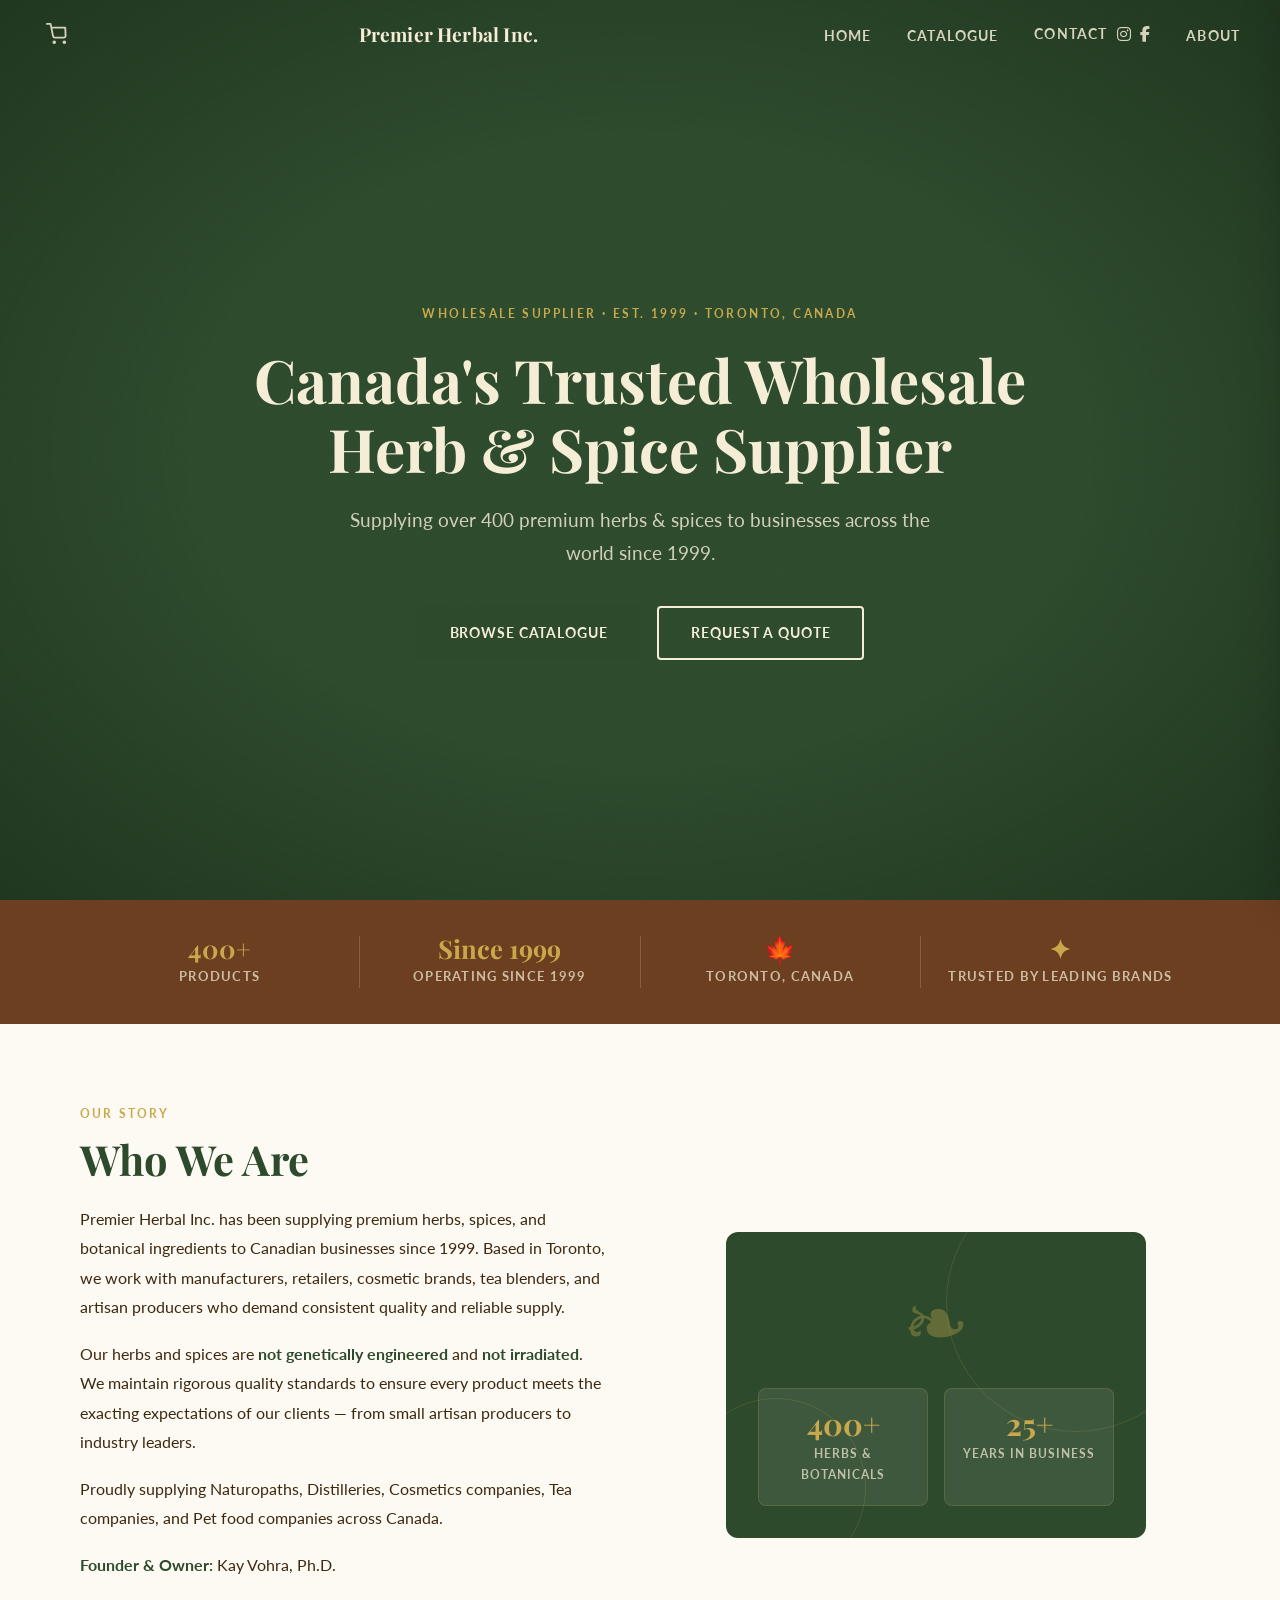
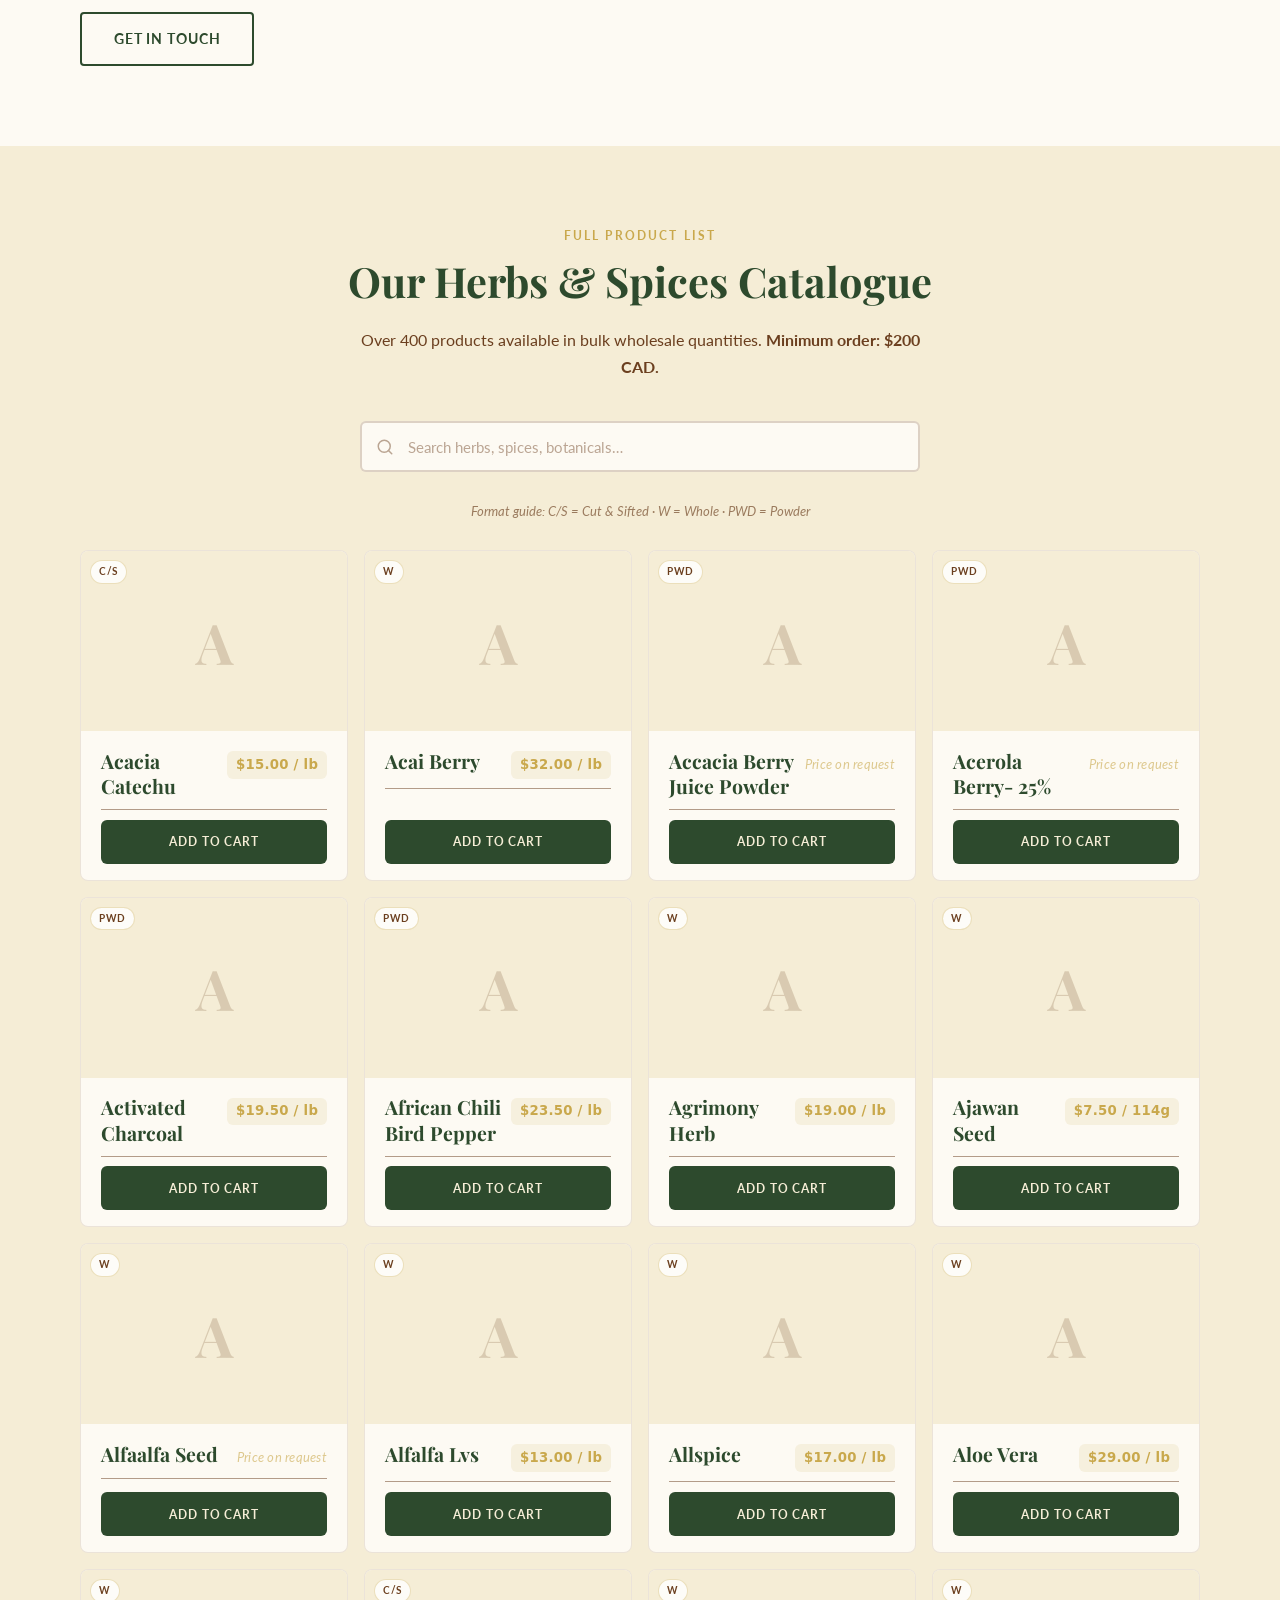
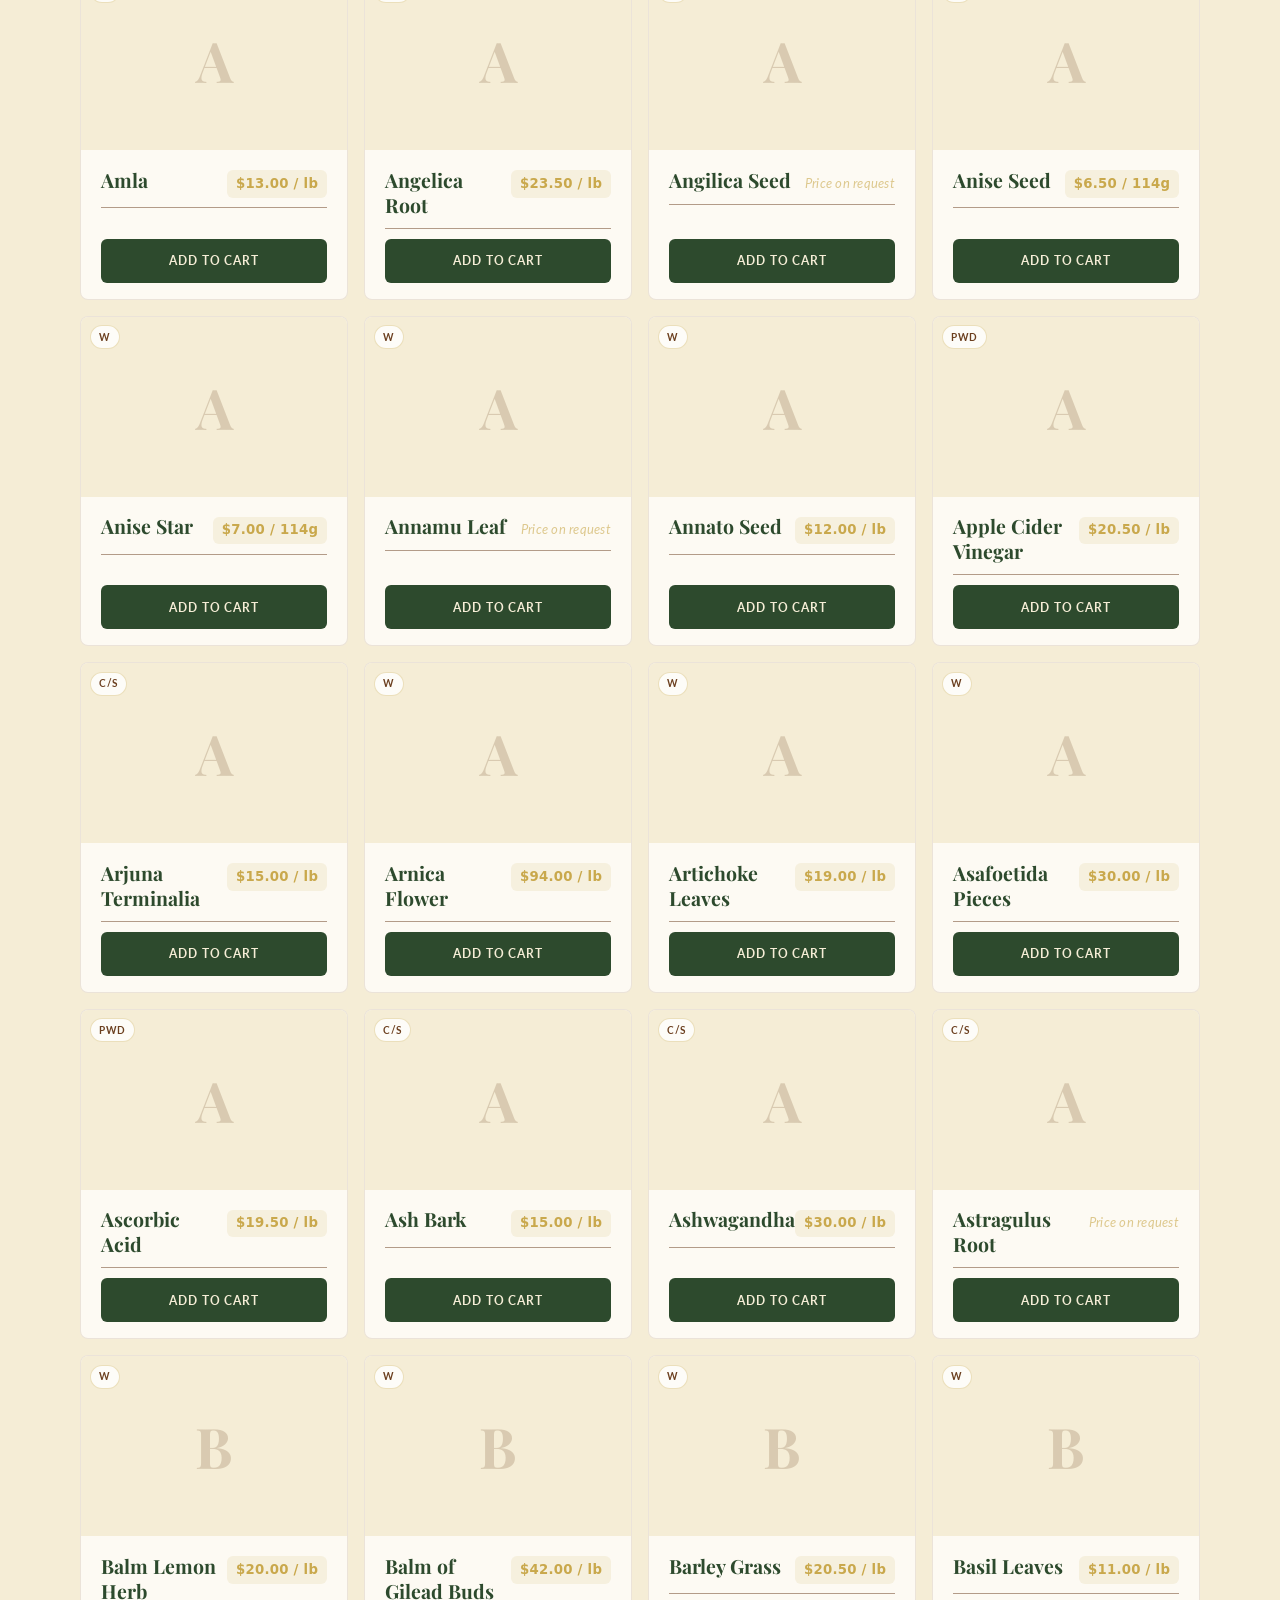
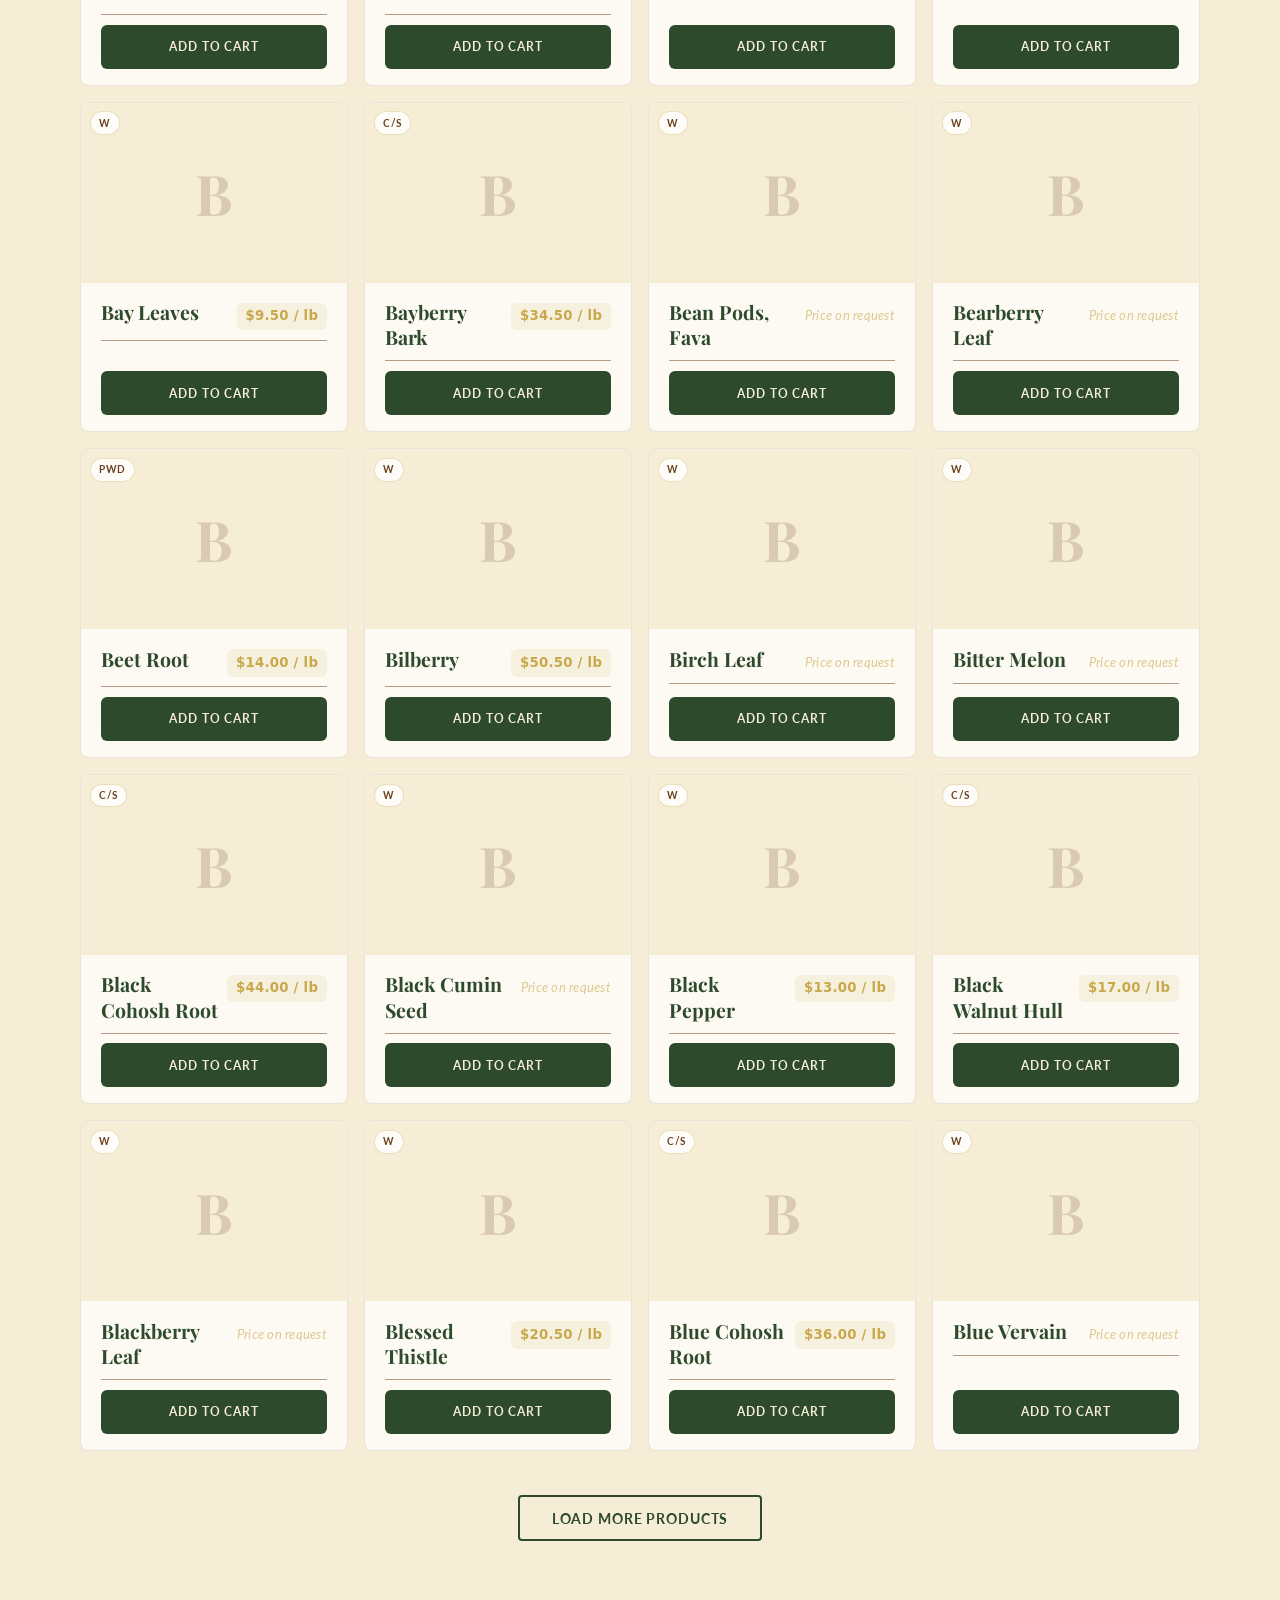
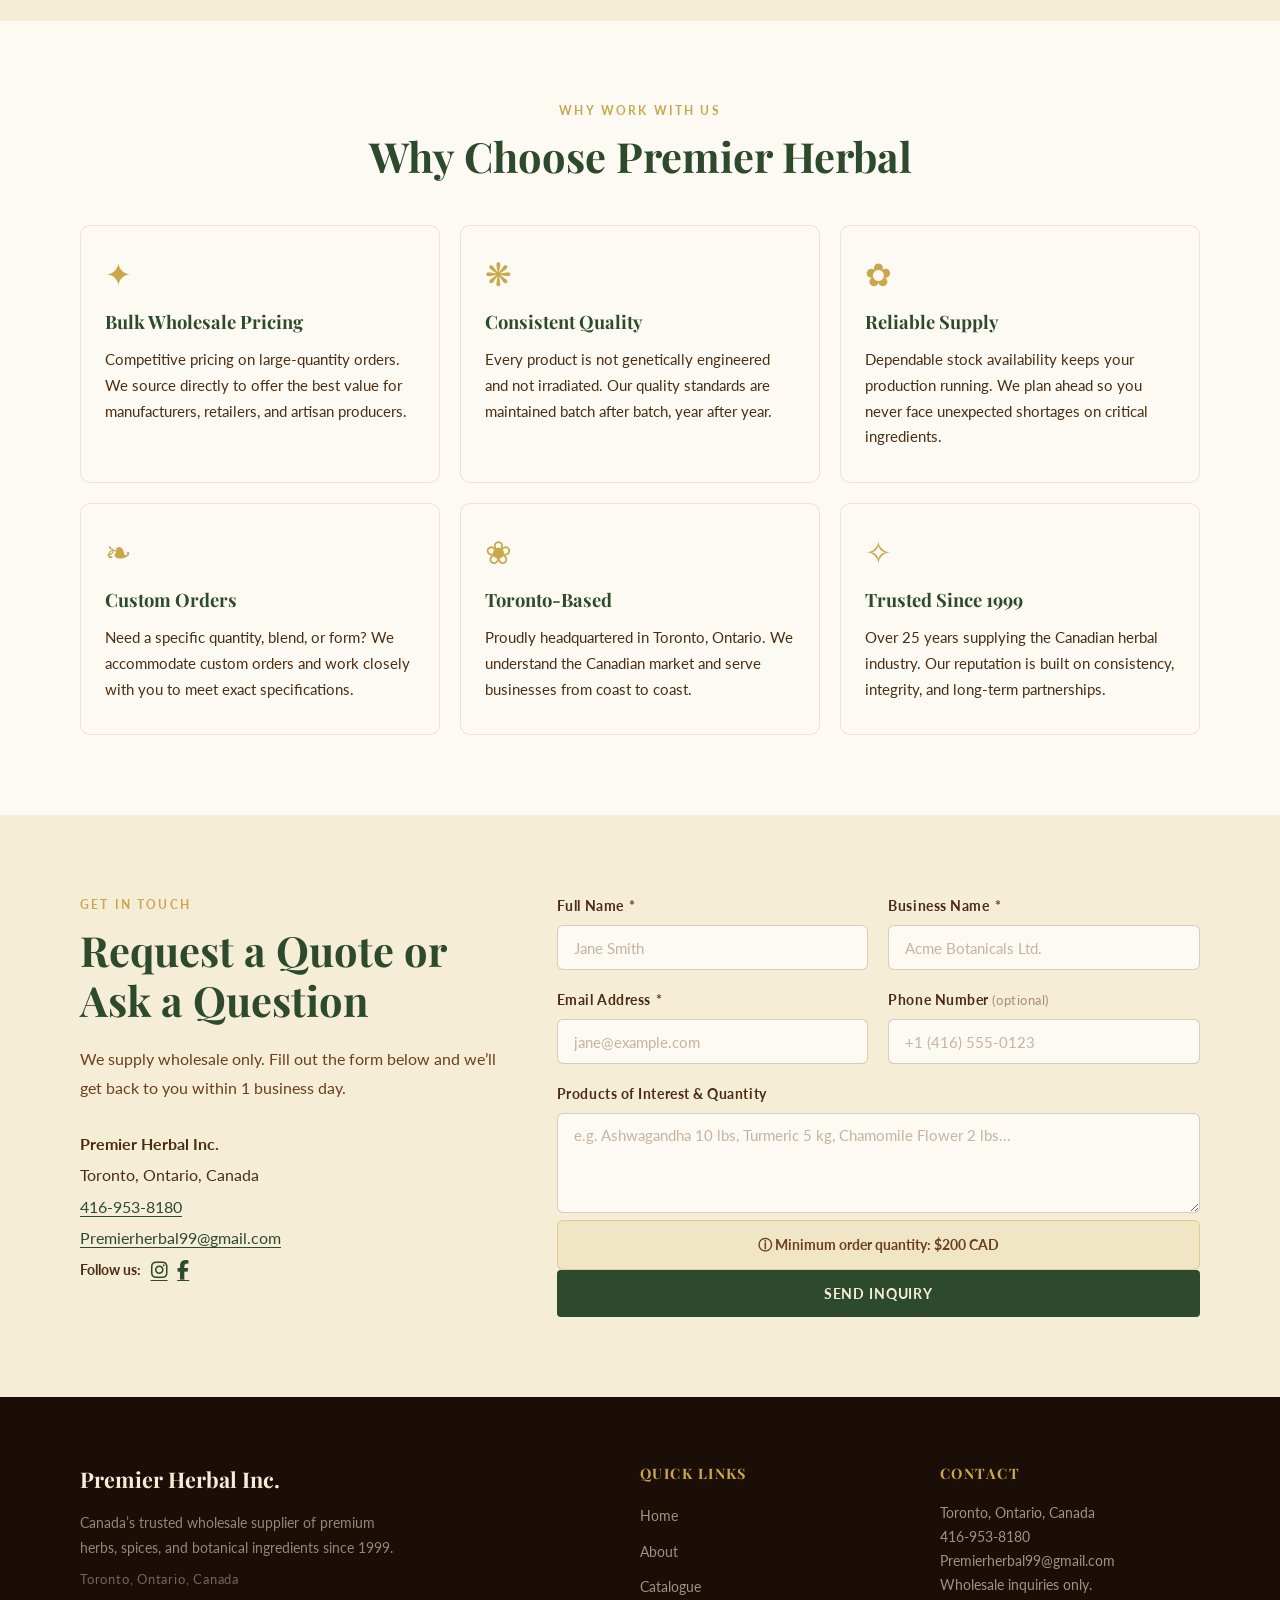
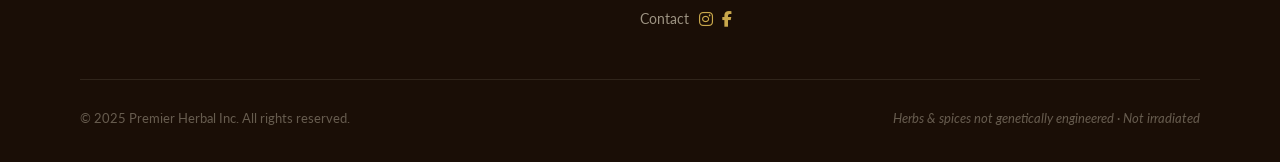
==== commit 6ce5d8fc: "Add complete wholesale cart system (no payment integration) CART FEATURES - Replace INQUIRE link wit" ====
--- a/index.html
+++ b/index.html
@@ -51,6 +51,15 @@
         <span aria-hidden="true"></span>
         <span aria-hidden="true"></span>
         <span aria-hidden="true"></span>
+      </button>
+
+      <!-- Cart button -->
+      <button class="nav__cart-btn" id="cartBtn" aria-label="Open cart">
+        <svg xmlns="http://www.w3.org/2000/svg" width="22" height="22" viewBox="0 0 24 24" fill="none" stroke="currentColor" stroke-width="2" stroke-linecap="round" stroke-linejoin="round" aria-hidden="true">
+          <circle cx="9" cy="21" r="1"></circle><circle cx="20" cy="21" r="1"></circle>
+          <path d="M1 1h4l2.68 13.39a2 2 0 001.99 1.61h9.72a2 2 0 001.99-1.62L21 5H6"></path>
+        </svg>
+        <span class="nav__cart-badge" id="cartBadge" aria-hidden="true"></span>
       </button>
 
       <!-- Nav Links -->
@@ -507,6 +516,44 @@
     </div>
   </footer>
 
+  <!-- ╔══════════════════════════════════════════╗
+       ║  CART OVERLAY                            ║
+       ╚══════════════════════════════════════════╝ -->
+  <div class="cart-overlay" id="cartOverlay" aria-hidden="true"></div>
+
+  <!-- ╔══════════════════════════════════════════╗
+       ║  CART DRAWER                             ║
+       ╚══════════════════════════════════════════╝ -->
+  <aside class="cart-drawer" id="cartDrawer" role="dialog" aria-modal="true"
+         aria-label="Wholesale cart" aria-hidden="true">
+
+    <header class="cart-drawer__header">
+      <h2 class="cart-drawer__title">Your Wholesale Cart</h2>
+      <button class="cart-drawer__close" id="cartClose" aria-label="Close cart">
+        <svg xmlns="http://www.w3.org/2000/svg" width="20" height="20" viewBox="0 0 24 24" fill="none"
+             stroke="currentColor" stroke-width="2.5" stroke-linecap="round" aria-hidden="true">
+          <line x1="18" y1="6" x2="6" y2="18"></line>
+          <line x1="6"  y1="6" x2="18" y2="18"></line>
+        </svg>
+      </button>
+    </header>
+
+    <div class="cart-drawer__body" id="cartBody"></div>
+    <div class="cart-drawer__footer" id="cartFooter"></div>
+
+  </aside>
+
+  <!-- ╔══════════════════════════════════════════╗
+       ║  CHECKOUT MODAL                          ║
+       ╚══════════════════════════════════════════╝ -->
+  <div class="checkout-modal" id="checkoutModal" role="dialog" aria-modal="true"
+       aria-labelledby="checkoutModalTitle" aria-hidden="true" hidden>
+    <div class="checkout-modal__backdrop" id="checkoutBackdrop"></div>
+    <div class="checkout-modal__panel">
+      <div id="checkoutContent"></div>
+    </div>
+  </div>
+
   <!-- Scripts — products.js must load before main.js -->
   <script src="js/products.js"></script>
   <script src="js/main.js"></script>
--- a/css/styles.css
+++ b/css/styles.css
@@ -542,11 +542,12 @@
   background: var(--off-white);
   border: 1px solid rgba(107, 63, 31, 0.12);
   border-radius: 8px;
-  padding: 1.35rem 1.35rem 1.1rem;
+  overflow: hidden;
+  padding: 0;
   display: flex;
   flex-direction: column;
-  gap: 0.6rem;
-  min-height: 155px;
+  gap: 0;
+  min-height: 300px;
   transition: transform var(--trans-normal), box-shadow var(--trans-normal);
   animation: cardEnter 0.4s ease both;
 }
@@ -555,19 +556,60 @@
   box-shadow: 0 4px 12px rgba(0, 0, 0, 0.08), 0 8px 28px rgba(45, 74, 45, 0.10);
 }
 
+/* Image area */
+.product-card__img-wrap {
+  position: relative;
+  height: 180px;
+  flex-shrink: 0;
+  background: var(--cream);
+}
+
+.product-card__img {
+  width: 100%;
+  height: 100%;
+  object-fit: cover;
+  display: block;
+}
+
+.product-card__placeholder {
+  width: 100%;
+  height: 100%;
+  display: flex;
+  align-items: center;
+  justify-content: center;
+  background: var(--cream);
+  font-family: var(--font-heading);
+  font-size: 3.5rem;
+  font-weight: 700;
+  color: rgba(107, 63, 31, 0.20);
+  user-select: none;
+}
+
+/* Badge — overlaid top-left on the image */
 .product-card__badge {
-  display: inline-block;
+  position: absolute;
+  top: 0.55rem;
+  left: 0.55rem;
   padding: 0.15rem 0.5rem;
-  background: rgba(201, 168, 76, 0.10);
-  border: 1px solid rgba(201, 168, 76, 0.30);
+  background: rgba(255, 255, 255, 0.82);
+  border: 1px solid rgba(201, 168, 76, 0.35);
   border-radius: 50px;
   font-size: 0.63rem;
-  font-weight: 600;
-  letter-spacing: 0.06em;
+  font-weight: 700;
+  letter-spacing: 0.07em;
   text-transform: uppercase;
   color: var(--brown);
-  opacity: 0.80;
-  align-self: flex-start;
+  backdrop-filter: blur(4px);
+  -webkit-backdrop-filter: blur(4px);
+}
+
+/* Card body — padded content below the image */
+.product-card__body {
+  display: flex;
+  flex-direction: column;
+  gap: 0.6rem;
+  padding: 1.1rem 1.25rem 1rem;
+  flex: 1;
 }
 
 .product-card__name-row {
@@ -1104,6 +1146,496 @@
 }
 .footer__social-link:hover { filter: brightness(1.5); }
 
+/* ── Cart System ─────────────────────────────────────────────── */
+
+/* Nav cart button */
+.nav__cart-btn {
+  position: relative;
+  display: flex;
+  align-items: center;
+  justify-content: center;
+  background: none;
+  border: none;
+  color: rgba(245, 237, 214, 0.85);
+  padding: 0.35rem;
+  border-radius: 6px;
+  flex-shrink: 0;
+  transition: color var(--trans-fast);
+  order: -1; /* appears left of the hamburger on mobile */
+}
+.nav__cart-btn:hover { color: var(--gold); }
+.nav.scrolled .nav__cart-btn { color: var(--brown-dark); }
+.nav.scrolled .nav__cart-btn:hover { color: var(--green); }
+
+.nav__cart-badge {
+  position: absolute;
+  top: -5px;
+  right: -6px;
+  min-width: 18px;
+  height: 18px;
+  padding: 0 3px;
+  background: var(--green);
+  color: #fff;
+  border-radius: 50px;
+  font-size: 0.6rem;
+  font-weight: 700;
+  font-family: var(--font-body);
+  display: flex;
+  align-items: center;
+  justify-content: center;
+  border: 2px solid var(--off-white);
+  line-height: 1;
+  transition: transform var(--trans-fast);
+}
+.nav__cart-badge[hidden] { display: none; }
+/* On transparent nav the off-white border blends with the hero */
+.nav:not(.scrolled) .nav__cart-badge { border-color: transparent; background: var(--gold); }
+
+/* Cart overlay */
+.cart-overlay {
+  position: fixed;
+  inset: 0;
+  background: rgba(20, 12, 4, 0.45);
+  z-index: 980;
+  opacity: 0;
+  pointer-events: none;
+  transition: opacity var(--trans-normal);
+}
+.cart-overlay--visible {
+  opacity: 1;
+  pointer-events: auto;
+}
+
+/* Cart drawer */
+.cart-drawer {
+  position: fixed;
+  top: 0;
+  right: 0;
+  width: 440px;
+  max-width: 100vw;
+  height: 100dvh;
+  background: var(--off-white);
+  z-index: 990;
+  display: flex;
+  flex-direction: column;
+  transform: translateX(102%);
+  transition: transform 0.32s cubic-bezier(0.4, 0, 0.2, 1);
+  box-shadow: -8px 0 40px rgba(20, 12, 4, 0.18);
+}
+.cart-drawer--open { transform: translateX(0); }
+
+.cart-drawer__header {
+  display: flex;
+  align-items: center;
+  justify-content: space-between;
+  background: var(--green);
+  padding: 1.2rem 1.5rem;
+  flex-shrink: 0;
+}
+.cart-drawer__title {
+  font-family: var(--font-heading);
+  font-size: 1.1rem;
+  font-weight: 700;
+  color: var(--cream);
+}
+.cart-drawer__close {
+  background: none;
+  border: none;
+  color: rgba(245, 237, 214, 0.75);
+  display: flex;
+  align-items: center;
+  padding: 0.25rem;
+  border-radius: 4px;
+  transition: color var(--trans-fast);
+}
+.cart-drawer__close:hover { color: var(--cream); }
+
+.cart-drawer__body {
+  flex: 1;
+  overflow-y: auto;
+  padding: 0.25rem 0;
+  -webkit-overflow-scrolling: touch;
+}
+.cart-drawer__footer {
+  flex-shrink: 0;
+  border-top: 1px solid rgba(107, 63, 31, 0.12);
+  padding: 1.1rem 1.5rem 1.4rem;
+  background: var(--off-white);
+}
+
+/* Empty cart state */
+.cart-empty {
+  display: flex;
+  flex-direction: column;
+  align-items: center;
+  gap: 0.85rem;
+  text-align: center;
+  padding: 4rem 2rem;
+}
+.cart-empty__icon { font-size: 3rem; line-height: 1; }
+.cart-empty__msg {
+  font-size: 0.92rem;
+  color: var(--brown);
+  opacity: 0.75;
+  line-height: 1.6;
+  max-width: 240px;
+}
+
+/* Cart item row */
+.cart-item {
+  display: grid;
+  grid-template-columns: 52px 1fr auto;
+  gap: 0.85rem;
+  align-items: start;
+  padding: 1rem 1.5rem;
+  border-bottom: 1px solid rgba(107, 63, 31, 0.09);
+}
+.cart-item:last-child { border-bottom: none; }
+
+.cart-item__thumb {
+  width: 52px;
+  height: 52px;
+  border-radius: 6px;
+  object-fit: cover;
+  flex-shrink: 0;
+  display: block;
+}
+.cart-item__thumb-ph {
+  width: 52px;
+  height: 52px;
+  border-radius: 6px;
+  background: var(--cream);
+  display: flex;
+  align-items: center;
+  justify-content: center;
+  font-family: var(--font-heading);
+  font-size: 1.25rem;
+  font-weight: 700;
+  color: rgba(107, 63, 31, 0.25);
+  flex-shrink: 0;
+}
+
+.cart-item__info { min-width: 0; }
+.cart-item__name {
+  font-weight: 700;
+  font-size: 0.88rem;
+  color: var(--green);
+  line-height: 1.35;
+  margin-bottom: 0.18rem;
+}
+.cart-item__unit-price {
+  font-size: 0.76rem;
+  color: var(--brown);
+  opacity: 0.72;
+  margin-bottom: 0.55rem;
+}
+
+/* Qty stepper */
+.cart-item__qty-row {
+  display: flex;
+  align-items: center;
+  gap: 0.3rem;
+}
+.cart-qty-btn {
+  width: 28px;
+  height: 28px;
+  border: 1.5px solid rgba(107, 63, 31, 0.22);
+  background: none;
+  border-radius: 5px;
+  font-size: 1.05rem;
+  line-height: 1;
+  color: var(--brown-dark);
+  display: flex;
+  align-items: center;
+  justify-content: center;
+  transition: background var(--trans-fast), border-color var(--trans-fast);
+}
+.cart-qty-btn:hover { background: var(--cream); border-color: var(--brown); }
+.cart-qty-input {
+  width: 44px;
+  text-align: center;
+  border: 1.5px solid rgba(107, 63, 31, 0.22);
+  border-radius: 5px;
+  padding: 0.2rem 0.2rem;
+  font-size: 0.88rem;
+  font-family: var(--font-body);
+  color: var(--brown-dark);
+  background: #fff;
+  -moz-appearance: textfield;
+}
+.cart-qty-input::-webkit-inner-spin-button,
+.cart-qty-input::-webkit-outer-spin-button { -webkit-appearance: none; }
+.cart-qty-input:focus { outline: none; border-color: var(--green); }
+.cart-qty-unit {
+  font-size: 0.72rem;
+  color: var(--brown);
+  opacity: 0.65;
+}
+
+.cart-item__right {
+  display: flex;
+  flex-direction: column;
+  align-items: flex-end;
+  gap: 0.5rem;
+  flex-shrink: 0;
+}
+.cart-item__line-total {
+  font-weight: 700;
+  font-size: 0.9rem;
+  color: var(--green);
+  white-space: nowrap;
+}
+.cart-item__remove {
+  background: none;
+  border: none;
+  color: var(--brown);
+  opacity: 0.38;
+  font-size: 0.76rem;
+  padding: 0.15rem;
+  line-height: 1;
+  transition: opacity var(--trans-fast), color var(--trans-fast);
+}
+.cart-item__remove:hover { opacity: 1; color: #b00; }
+
+/* Footer widgets */
+.cart-subtotal {
+  display: flex;
+  justify-content: space-between;
+  align-items: baseline;
+  margin-bottom: 0.6rem;
+}
+.cart-subtotal__label { font-weight: 700; font-size: 0.9rem; color: var(--brown-dark); }
+.cart-subtotal__amount { font-weight: 700; font-size: 1.15rem; color: var(--green); }
+
+.cart-min-warning {
+  font-size: 0.8rem;
+  color: #b00;
+  font-weight: 600;
+  margin-bottom: 0.65rem;
+  line-height: 1.45;
+}
+.cart-unpriced-note {
+  font-size: 0.76rem;
+  color: var(--brown);
+  opacity: 0.6;
+  font-style: italic;
+  margin-bottom: 0.5rem;
+}
+.cart-notice {
+  background: rgba(201, 168, 76, 0.11);
+  border: 1.5px solid rgba(201, 168, 76, 0.38);
+  border-radius: 6px;
+  padding: 0.7rem 0.9rem;
+  font-size: 0.78rem;
+  color: var(--brown);
+  line-height: 1.55;
+  margin-bottom: 0.9rem;
+}
+.cart-checkout-btn {
+  width: 100%;
+  text-align: center;
+}
+.cart-checkout-btn:disabled {
+  opacity: 0.4;
+  cursor: not-allowed;
+  transform: none !important;
+}
+
+/* Add to Cart button (product card) */
+.product-card__add-btn {
+  display: flex;
+  align-items: center;
+  justify-content: center;
+  width: 100%;
+  min-height: 44px;
+  padding: 0.55rem 0.75rem;
+  margin-top: auto;
+  background: var(--green);
+  color: var(--cream);
+  border: none;
+  border-radius: 6px;
+  font-family: var(--font-body);
+  font-size: 0.78rem;
+  font-weight: 700;
+  letter-spacing: 0.07em;
+  text-transform: uppercase;
+  transition: background var(--trans-fast), transform var(--trans-fast);
+  cursor: pointer;
+}
+.product-card__add-btn:hover { background: var(--green-dark); transform: translateY(-1px); }
+.product-card__add-btn--added { background: var(--green-mid); }
+
+/* ── Checkout modal ──────────────────────────────────────────── */
+.checkout-modal {
+  position: fixed;
+  inset: 0;
+  z-index: 1100;
+  display: flex;
+  align-items: flex-start;
+  justify-content: center;
+  padding: 2rem 1rem;
+  overflow-y: auto;
+}
+.checkout-modal[hidden] { display: none; }
+
+.checkout-modal__backdrop {
+  position: fixed;
+  inset: 0;
+  background: rgba(20, 12, 4, 0.52);
+  z-index: -1;
+  cursor: pointer;
+}
+.checkout-modal__panel {
+  background: var(--off-white);
+  border-radius: 10px;
+  width: 100%;
+  max-width: 740px;
+  box-shadow: 0 24px 64px rgba(20, 12, 4, 0.28);
+  overflow: hidden;
+  position: relative;
+  margin: auto;
+}
+
+.checkout-header {
+  background: var(--green);
+  padding: 1.2rem 1.5rem;
+  display: flex;
+  align-items: center;
+  justify-content: space-between;
+}
+.checkout-header h2 {
+  font-family: var(--font-heading);
+  font-size: 1.15rem;
+  font-weight: 700;
+  color: var(--cream);
+}
+.checkout-header__close {
+  background: none;
+  border: none;
+  color: rgba(245, 237, 214, 0.75);
+  display: flex;
+  align-items: center;
+  padding: 0.25rem;
+  border-radius: 4px;
+  transition: color var(--trans-fast);
+}
+.checkout-header__close:hover { color: var(--cream); }
+
+.checkout-body {
+  padding: 1.75rem 2rem;
+  max-height: calc(100dvh - 6rem);
+  overflow-y: auto;
+  -webkit-overflow-scrolling: touch;
+}
+
+.checkout-notice {
+  background: rgba(201, 168, 76, 0.12);
+  border: 1.5px solid rgba(201, 168, 76, 0.42);
+  border-radius: 6px;
+  padding: 0.85rem 1rem;
+  font-size: 0.87rem;
+  color: var(--brown);
+  line-height: 1.55;
+  margin-bottom: 1.5rem;
+}
+
+.checkout-summary { margin-bottom: 1.5rem; }
+.checkout-summary__heading {
+  font-family: var(--font-heading);
+  font-size: 0.95rem;
+  font-weight: 700;
+  color: var(--green);
+  margin-bottom: 0.75rem;
+  text-transform: uppercase;
+  letter-spacing: 0.06em;
+}
+
+.checkout-table {
+  width: 100%;
+  border-collapse: collapse;
+  font-size: 0.86rem;
+}
+.checkout-table th {
+  text-align: left;
+  padding: 0.45rem 0.6rem;
+  background: rgba(45, 74, 45, 0.07);
+  color: var(--green);
+  font-weight: 700;
+  font-size: 0.75rem;
+  letter-spacing: 0.05em;
+  text-transform: uppercase;
+  border-bottom: 2px solid rgba(45, 74, 45, 0.1);
+}
+.checkout-table td {
+  padding: 0.55rem 0.6rem;
+  border-bottom: 1px solid rgba(107, 63, 31, 0.08);
+  color: var(--brown-dark);
+}
+.checkout-table tfoot td {
+  font-weight: 700;
+  color: var(--green);
+  border-top: 2px solid rgba(45, 74, 45, 0.14);
+  border-bottom: none;
+  font-size: 0.95rem;
+  padding-top: 0.8rem;
+}
+
+.checkout-divider {
+  border: none;
+  border-top: 1px solid rgba(107, 63, 31, 0.11);
+  margin: 1.5rem 0;
+}
+.checkout-form-heading {
+  font-family: var(--font-heading);
+  font-size: 0.95rem;
+  font-weight: 700;
+  color: var(--green);
+  margin-bottom: 1.1rem;
+  text-transform: uppercase;
+  letter-spacing: 0.06em;
+}
+.form-input--error { border-color: #b00 !important; }
+
+/* Confirmation screen */
+.checkout-confirm {
+  text-align: center;
+  padding: 2.5rem 1.5rem;
+}
+.checkout-confirm__icon {
+  display: block;
+  font-size: 3.5rem;
+  margin-bottom: 1rem;
+}
+.checkout-confirm h2 {
+  font-family: var(--font-heading);
+  color: var(--green);
+  font-size: 1.4rem;
+  margin-bottom: 1rem;
+}
+.checkout-confirm p {
+  color: var(--brown);
+  font-size: 0.93rem;
+  line-height: 1.7;
+  max-width: 500px;
+  margin: 0 auto 0.75rem;
+}
+.checkout-confirm__btns {
+  display: flex;
+  gap: 1rem;
+  justify-content: center;
+  flex-wrap: wrap;
+  margin-top: 1.75rem;
+}
+
+/* ── Mobile overrides ────────────────────────────────────────── */
+@media (max-width: 767px) {
+  .cart-drawer { width: 100vw; }
+  .cart-item { grid-template-columns: 44px 1fr auto; gap: 0.6rem; padding: 0.85rem 1rem; }
+  .checkout-modal { padding: 0; align-items: stretch; }
+  .checkout-modal__panel { border-radius: 0; min-height: 100dvh; display: flex; flex-direction: column; }
+  .checkout-body { max-height: none; flex: 1; }
+}
+
 /* ── Print ──────────────────────────────────────────────────── */
 @media print {
   .nav, .hero__actions, .catalogue__search-wrap,
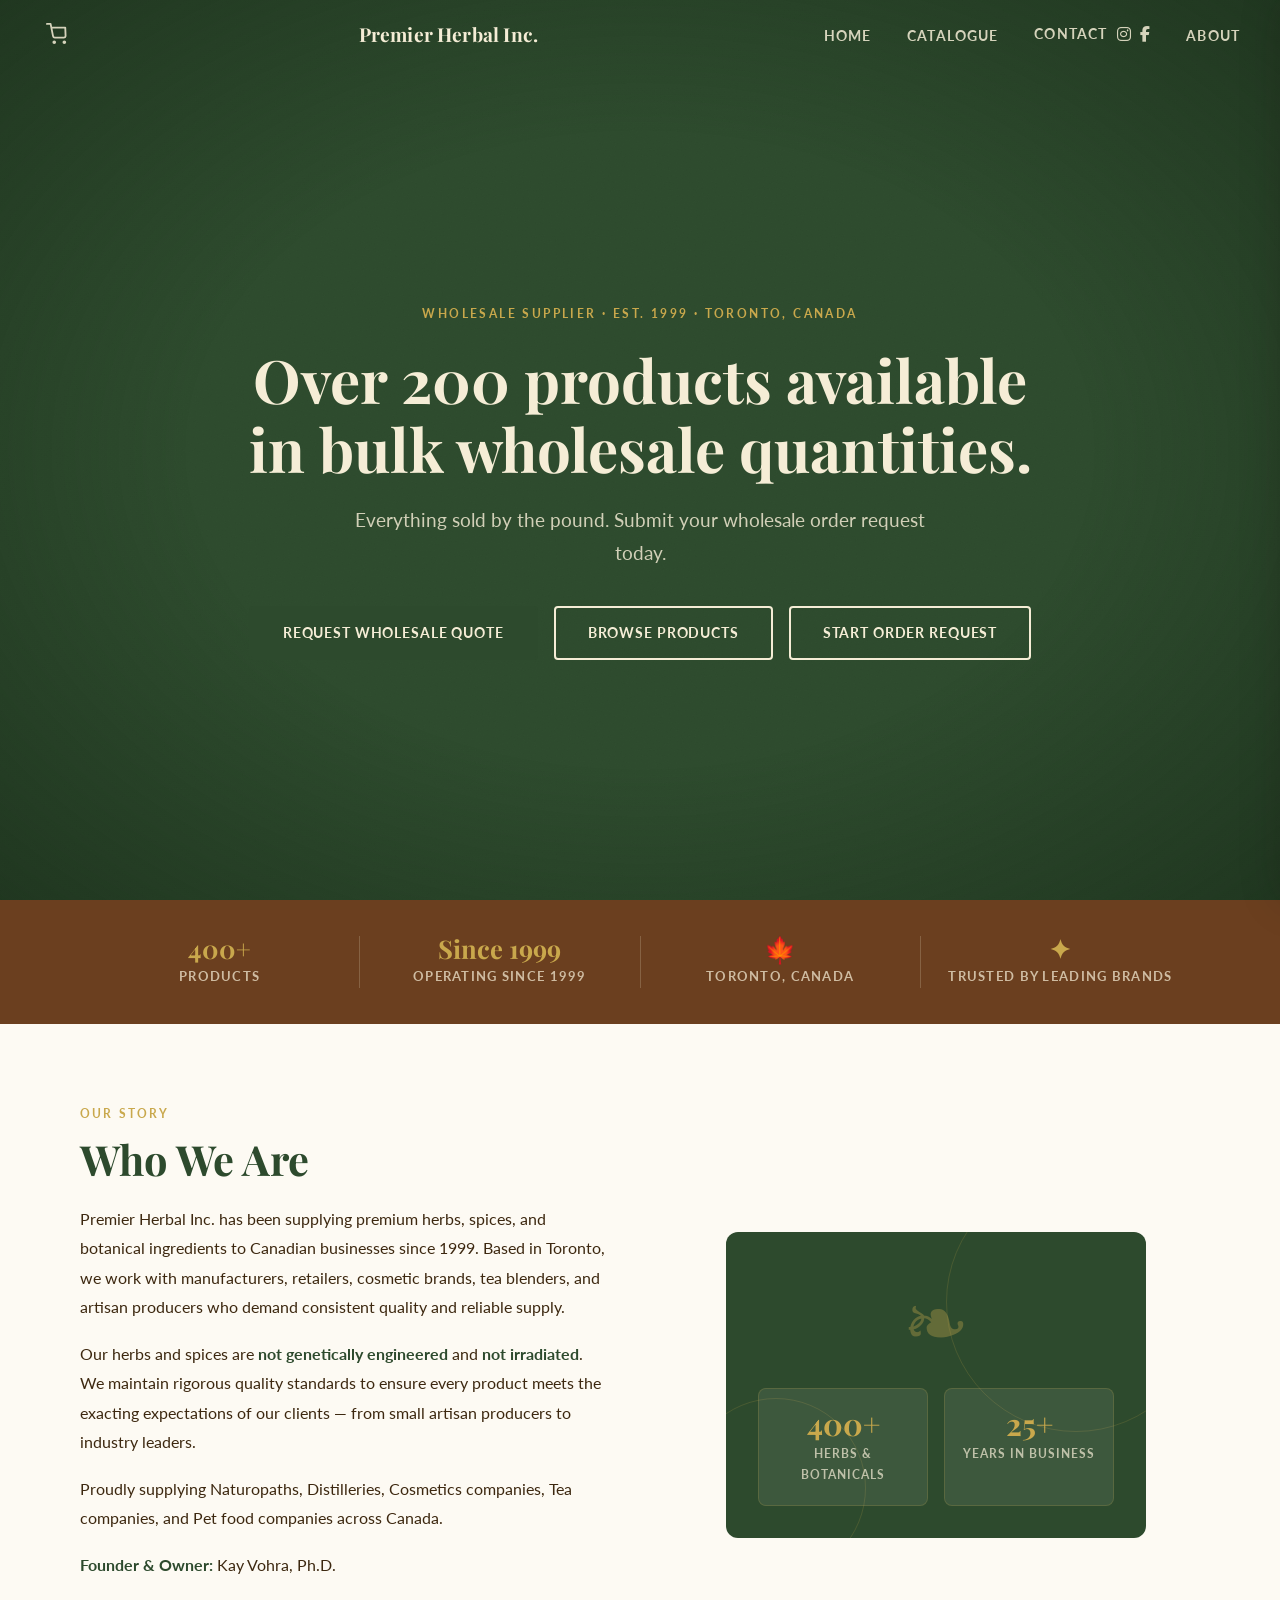
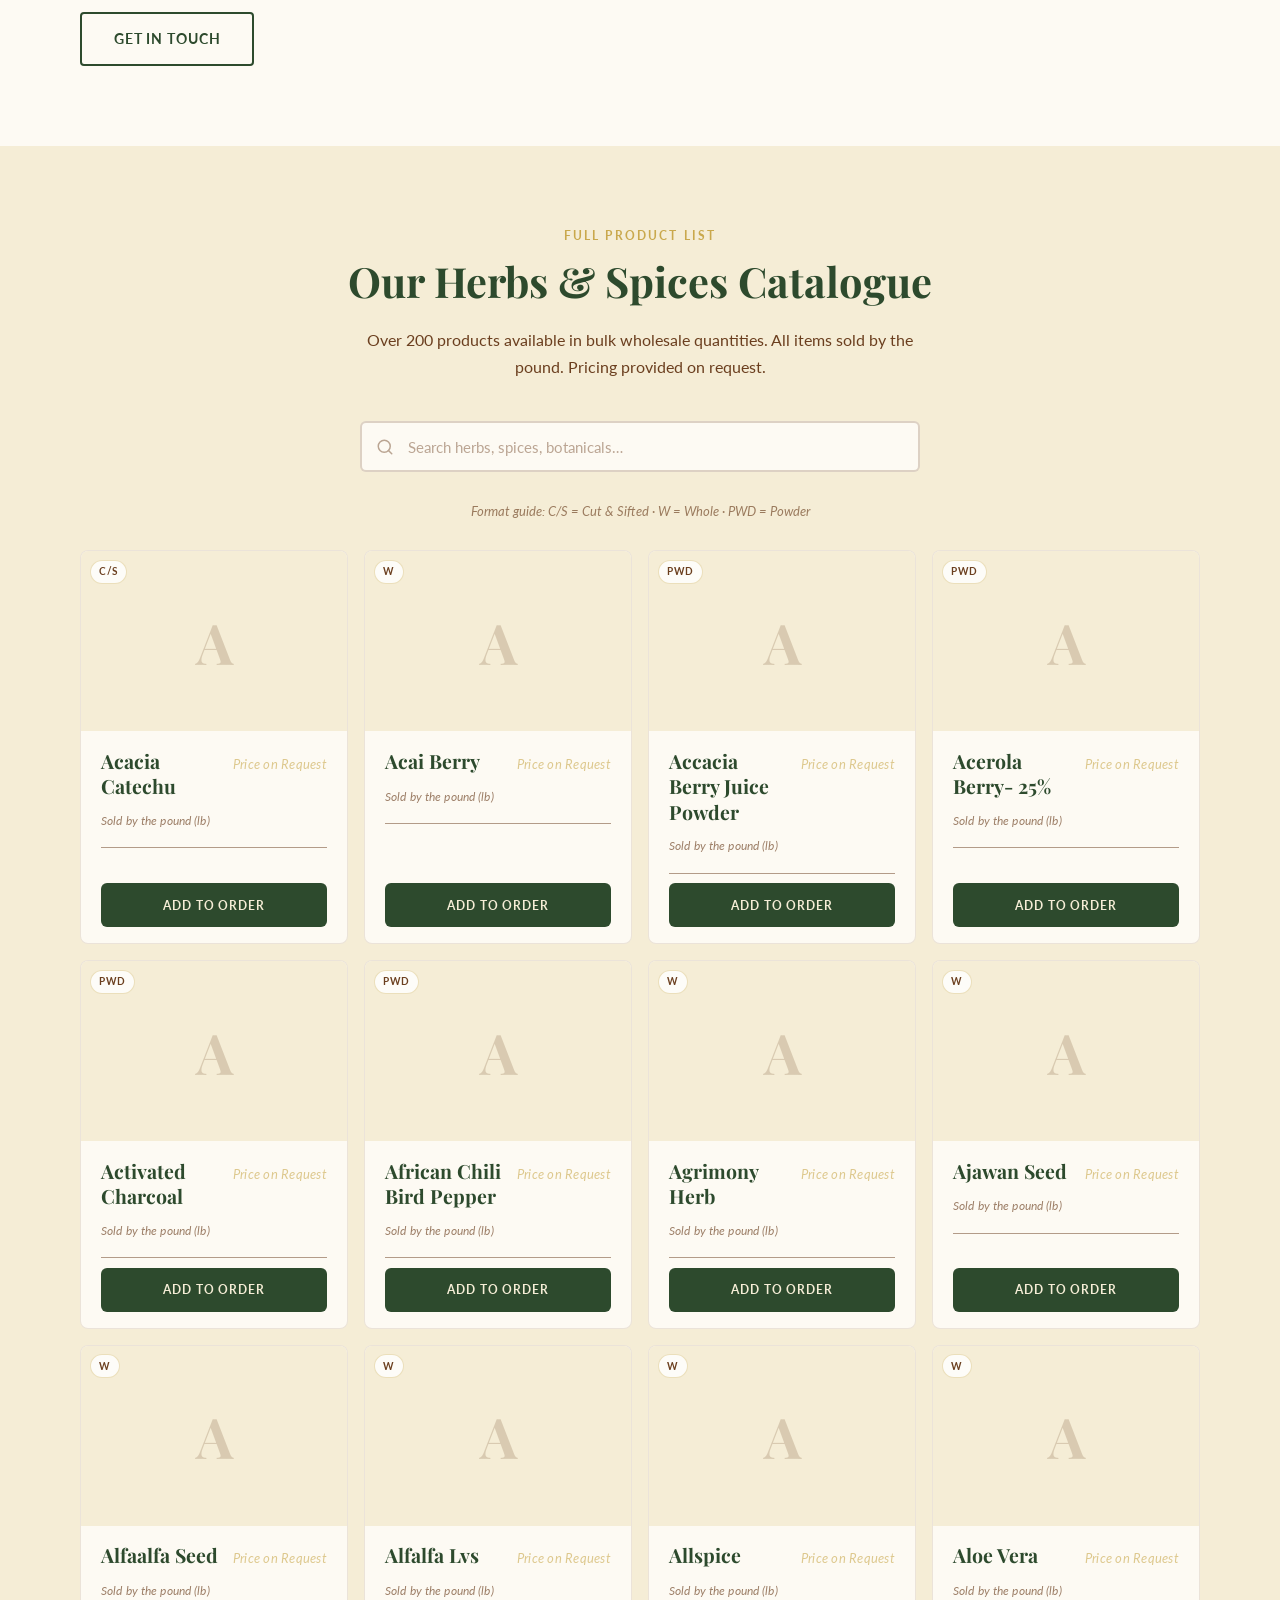
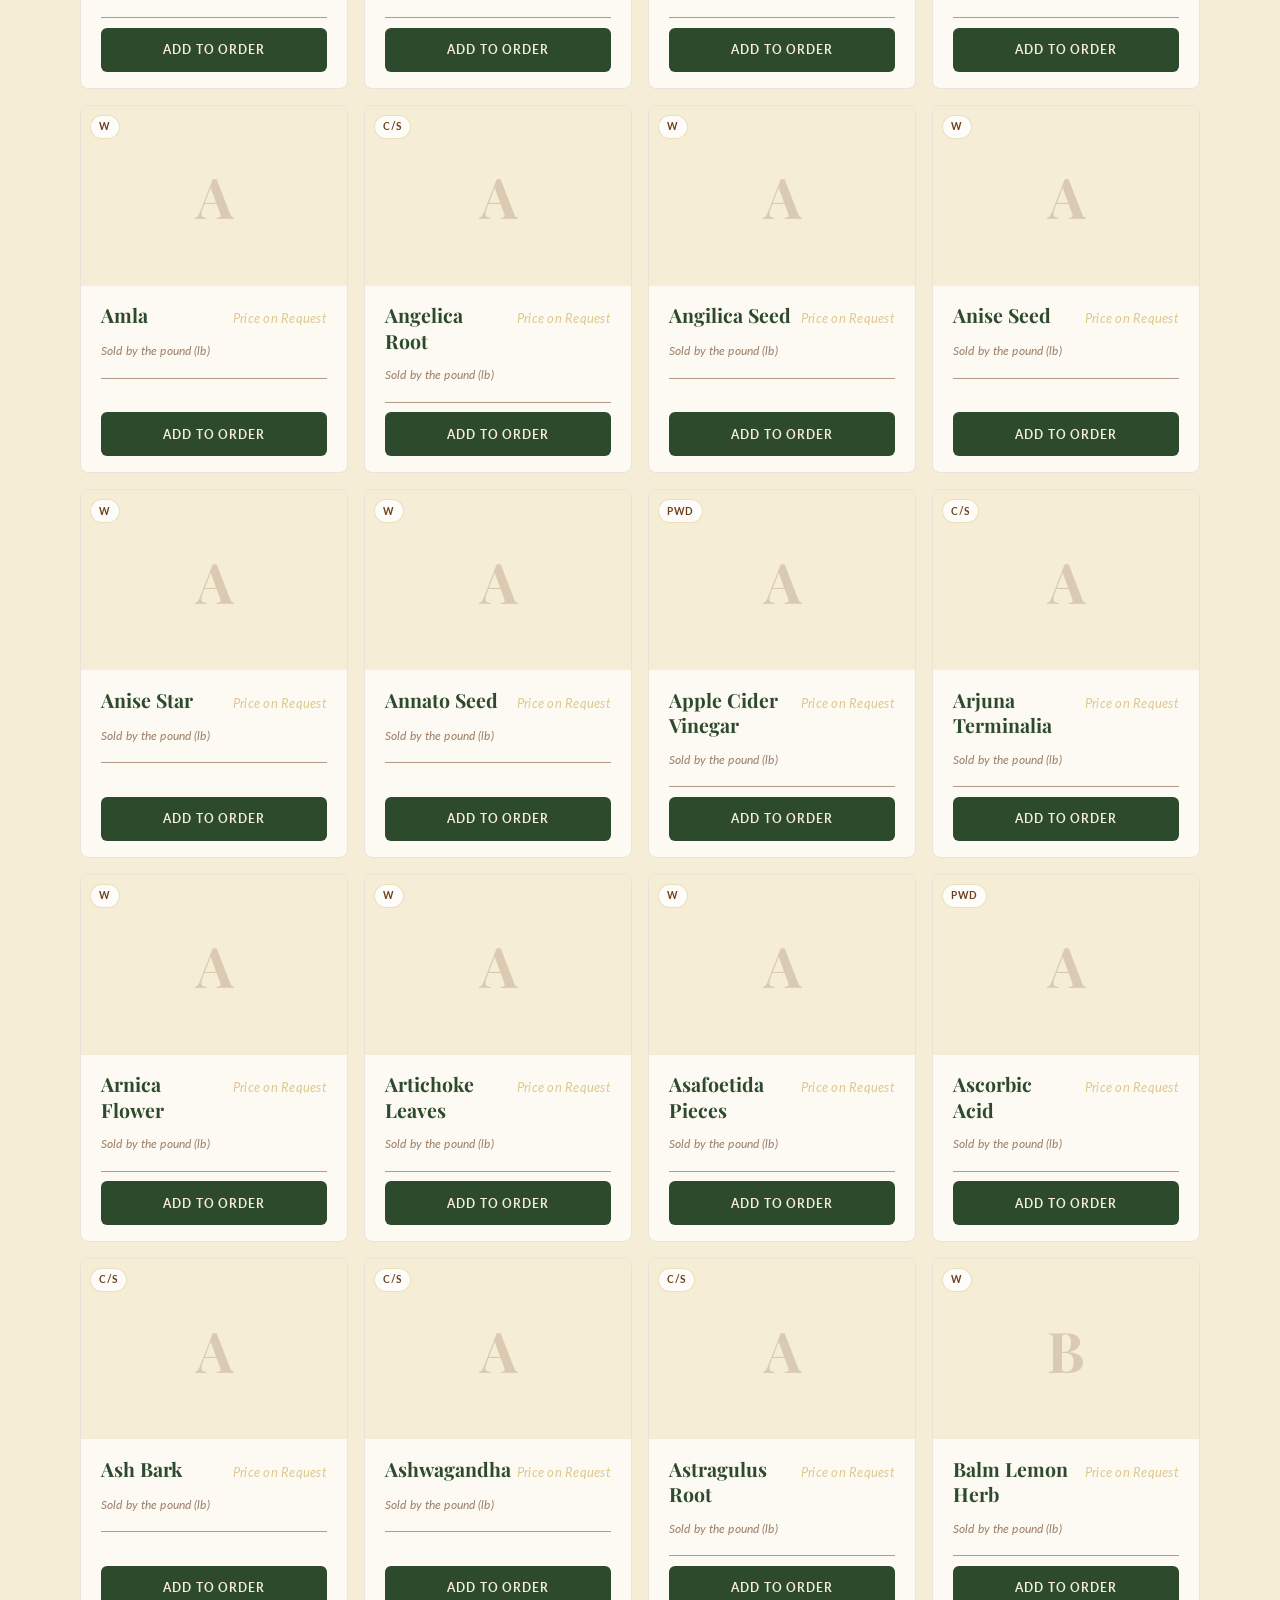
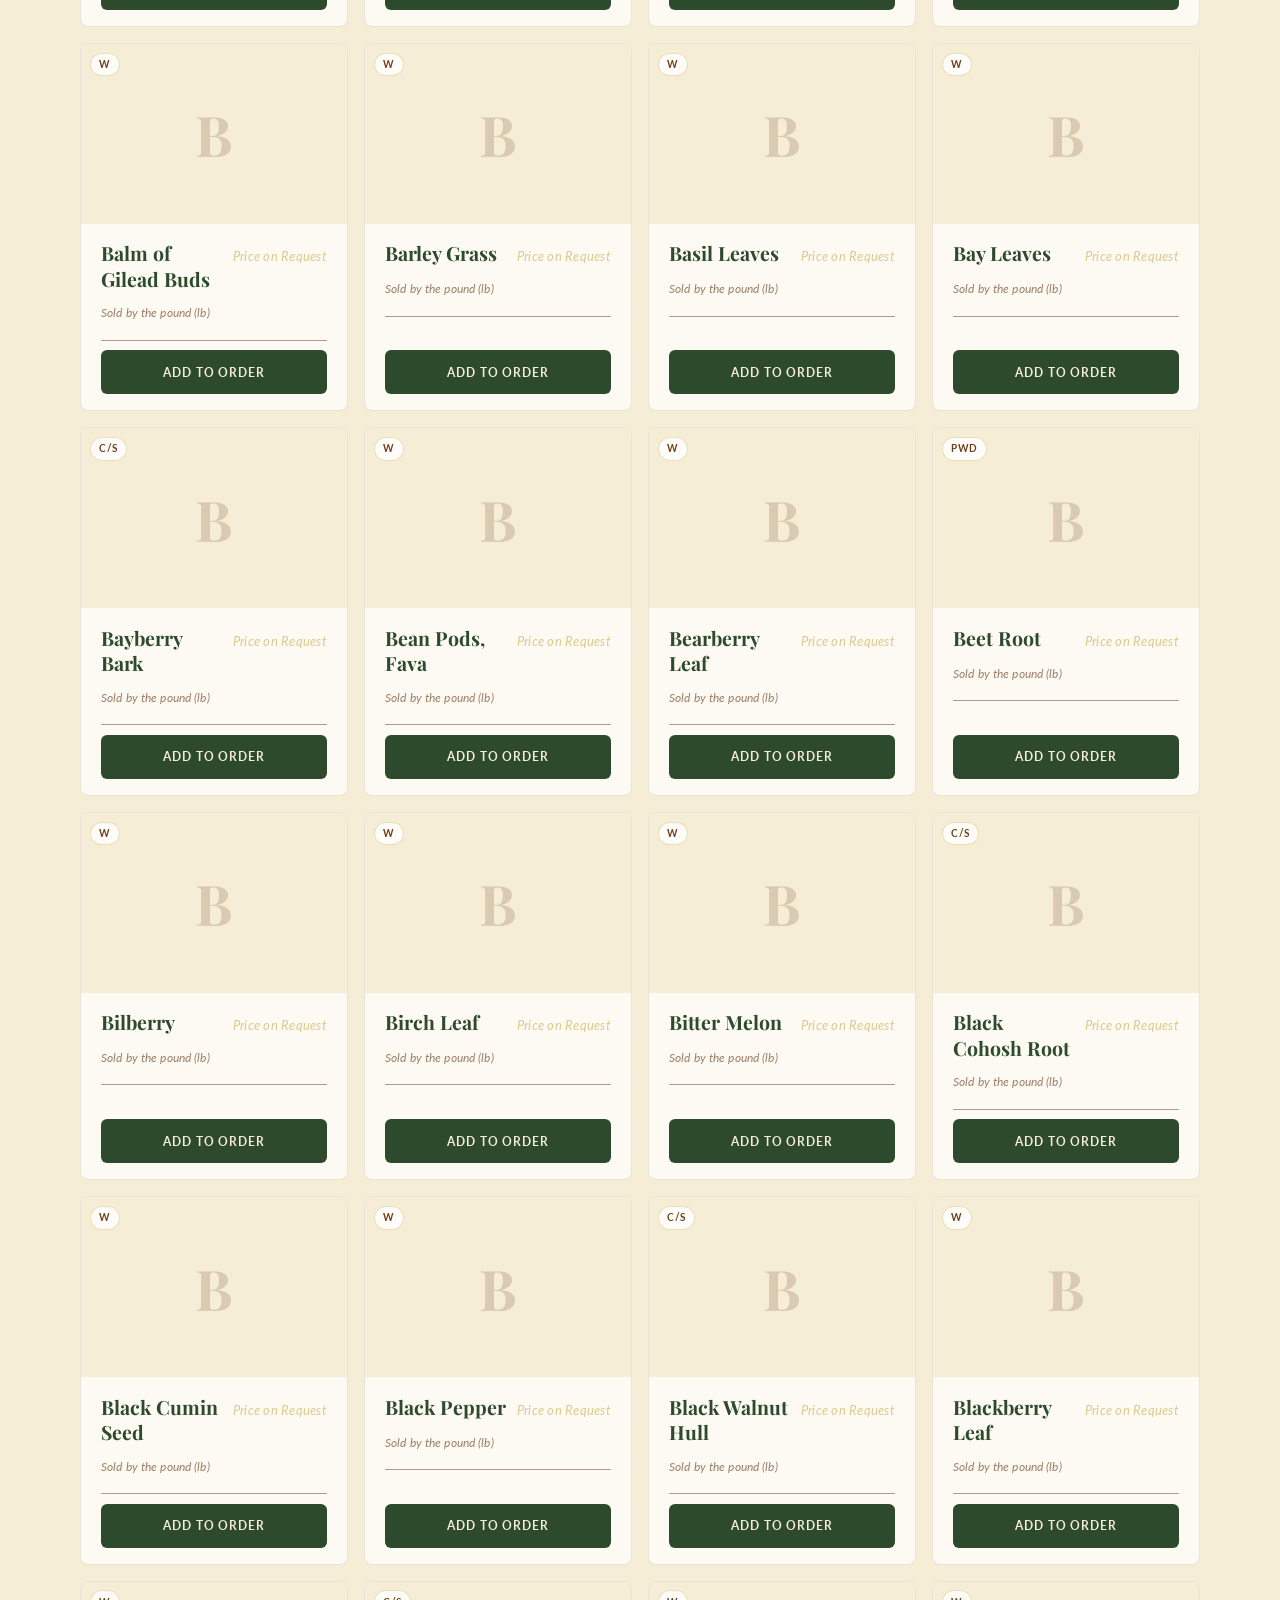
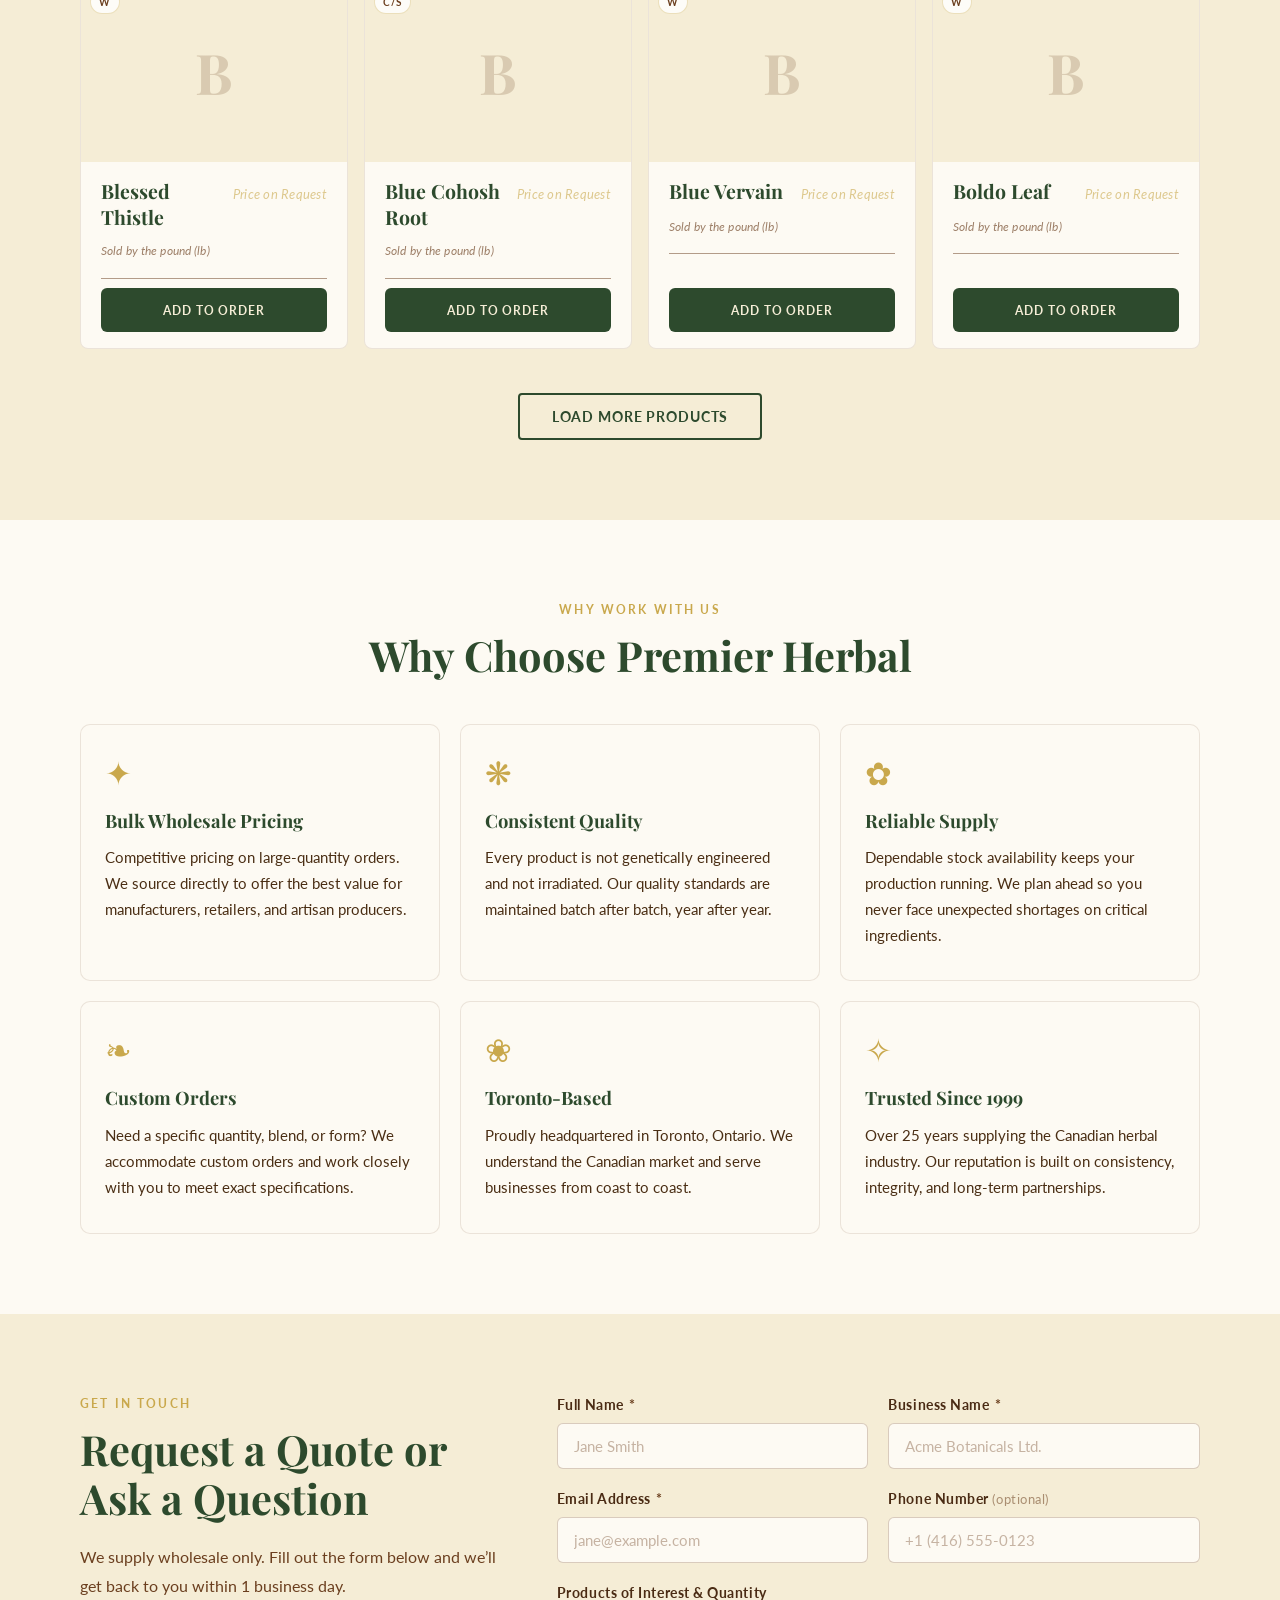
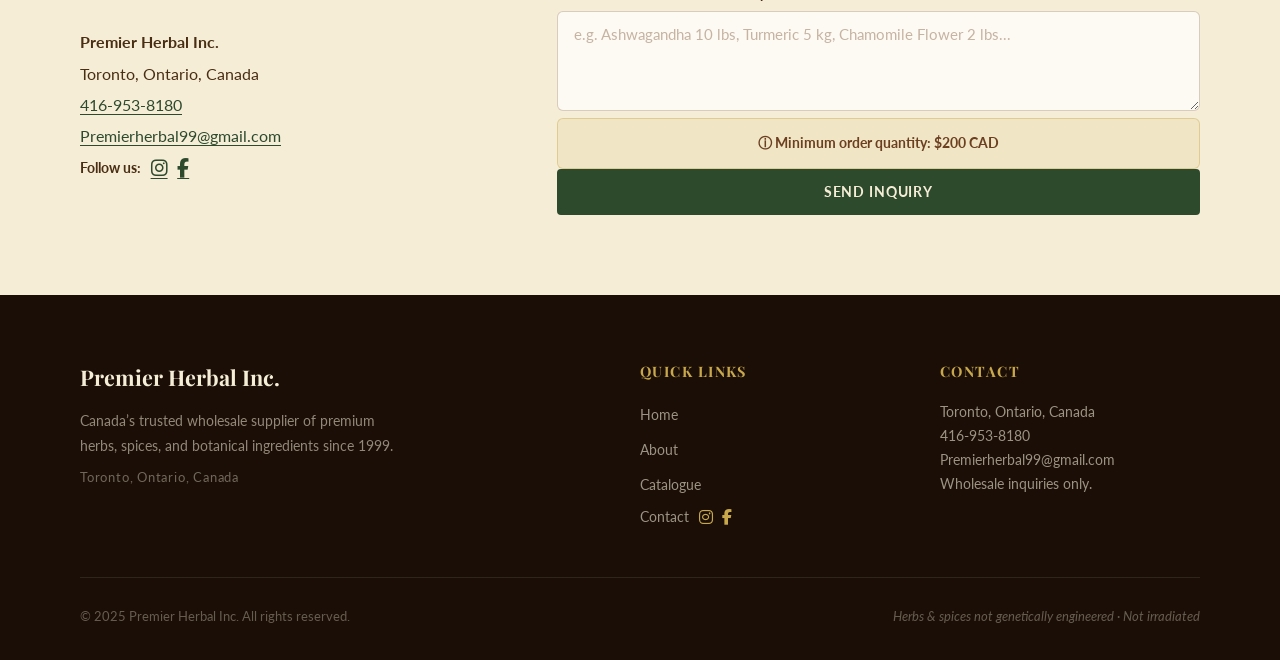
==== commit 66fd4c9b: "Redesign: price-free wholesale order request system - Remove all pricing from product cards and cart" ====
--- a/index.html
+++ b/index.html
@@ -54,7 +54,7 @@
       </button>
 
       <!-- Cart button -->
-      <button class="nav__cart-btn" id="cartBtn" aria-label="Open cart">
+      <button class="nav__cart-btn" id="cartBtn" aria-label="Open order request">
         <svg xmlns="http://www.w3.org/2000/svg" width="22" height="22" viewBox="0 0 24 24" fill="none" stroke="currentColor" stroke-width="2" stroke-linecap="round" stroke-linejoin="round" aria-hidden="true">
           <circle cx="9" cy="21" r="1"></circle><circle cx="20" cy="21" r="1"></circle>
           <path d="M1 1h4l2.68 13.39a2 2 0 001.99 1.61h9.72a2 2 0 001.99-1.62L21 5H6"></path>
@@ -90,16 +90,17 @@
         </p>
 
         <h1 class="hero__heading fade-in-2">
-          Canada's Trusted Wholesale<br />Herb &amp; Spice Supplier
+          Over 200 products available in bulk wholesale quantities.
         </h1>
 
         <p class="hero__subheading fade-in-3">
-          Supplying over 400 premium herbs &amp; spices to businesses across the world since 1999.
+          Everything sold by the pound. Submit your wholesale order request today.
         </p>
 
         <div class="hero__actions fade-in-4">
-          <a href="#catalogue" class="btn btn--primary">Browse Catalogue</a>
-          <a href="#contact"   class="btn btn--outline">Request a Quote</a>
+          <a href="#contact"   class="btn btn--primary">Request Wholesale Quote</a>
+          <a href="#catalogue" class="btn btn--outline">Browse Products</a>
+          <button class="btn btn--outline" id="heroOrderBtn">Start Order Request</button>
         </div>
       </div>
 
@@ -211,8 +212,8 @@
           <span class="section-eyebrow">Full Product List</span>
           <h2 class="section-heading">Our Herbs &amp; Spices Catalogue</h2>
           <p class="catalogue__subheading">
-            Over 400 products available in bulk wholesale quantities.
-            <strong>Minimum order: $200 CAD.</strong>
+            Over 200 products available in bulk wholesale quantities.
+            All items sold by the pound. Pricing provided on request.
           </p>
         </header>
 
@@ -528,7 +529,7 @@
          aria-label="Wholesale cart" aria-hidden="true">
 
     <header class="cart-drawer__header">
-      <h2 class="cart-drawer__title">Your Wholesale Cart</h2>
+      <h2 class="cart-drawer__title">Your Wholesale Order Request</h2>
       <button class="cart-drawer__close" id="cartClose" aria-label="Close cart">
         <svg xmlns="http://www.w3.org/2000/svg" width="20" height="20" viewBox="0 0 24 24" fill="none"
              stroke="currentColor" stroke-width="2.5" stroke-linecap="round" aria-hidden="true">
--- a/css/styles.css
+++ b/css/styles.css
@@ -647,6 +647,15 @@
   font-weight: 400;
   opacity: 0.6;
   padding: 0;
+}
+
+.product-card__unit-label {
+  font-size: 0.75rem;
+  color: var(--brown);
+  opacity: 0.65;
+  margin: 0.1rem 0 0.4rem;
+  font-style: italic;
+  letter-spacing: 0.01em;
 }
 
 .product-card__divider {
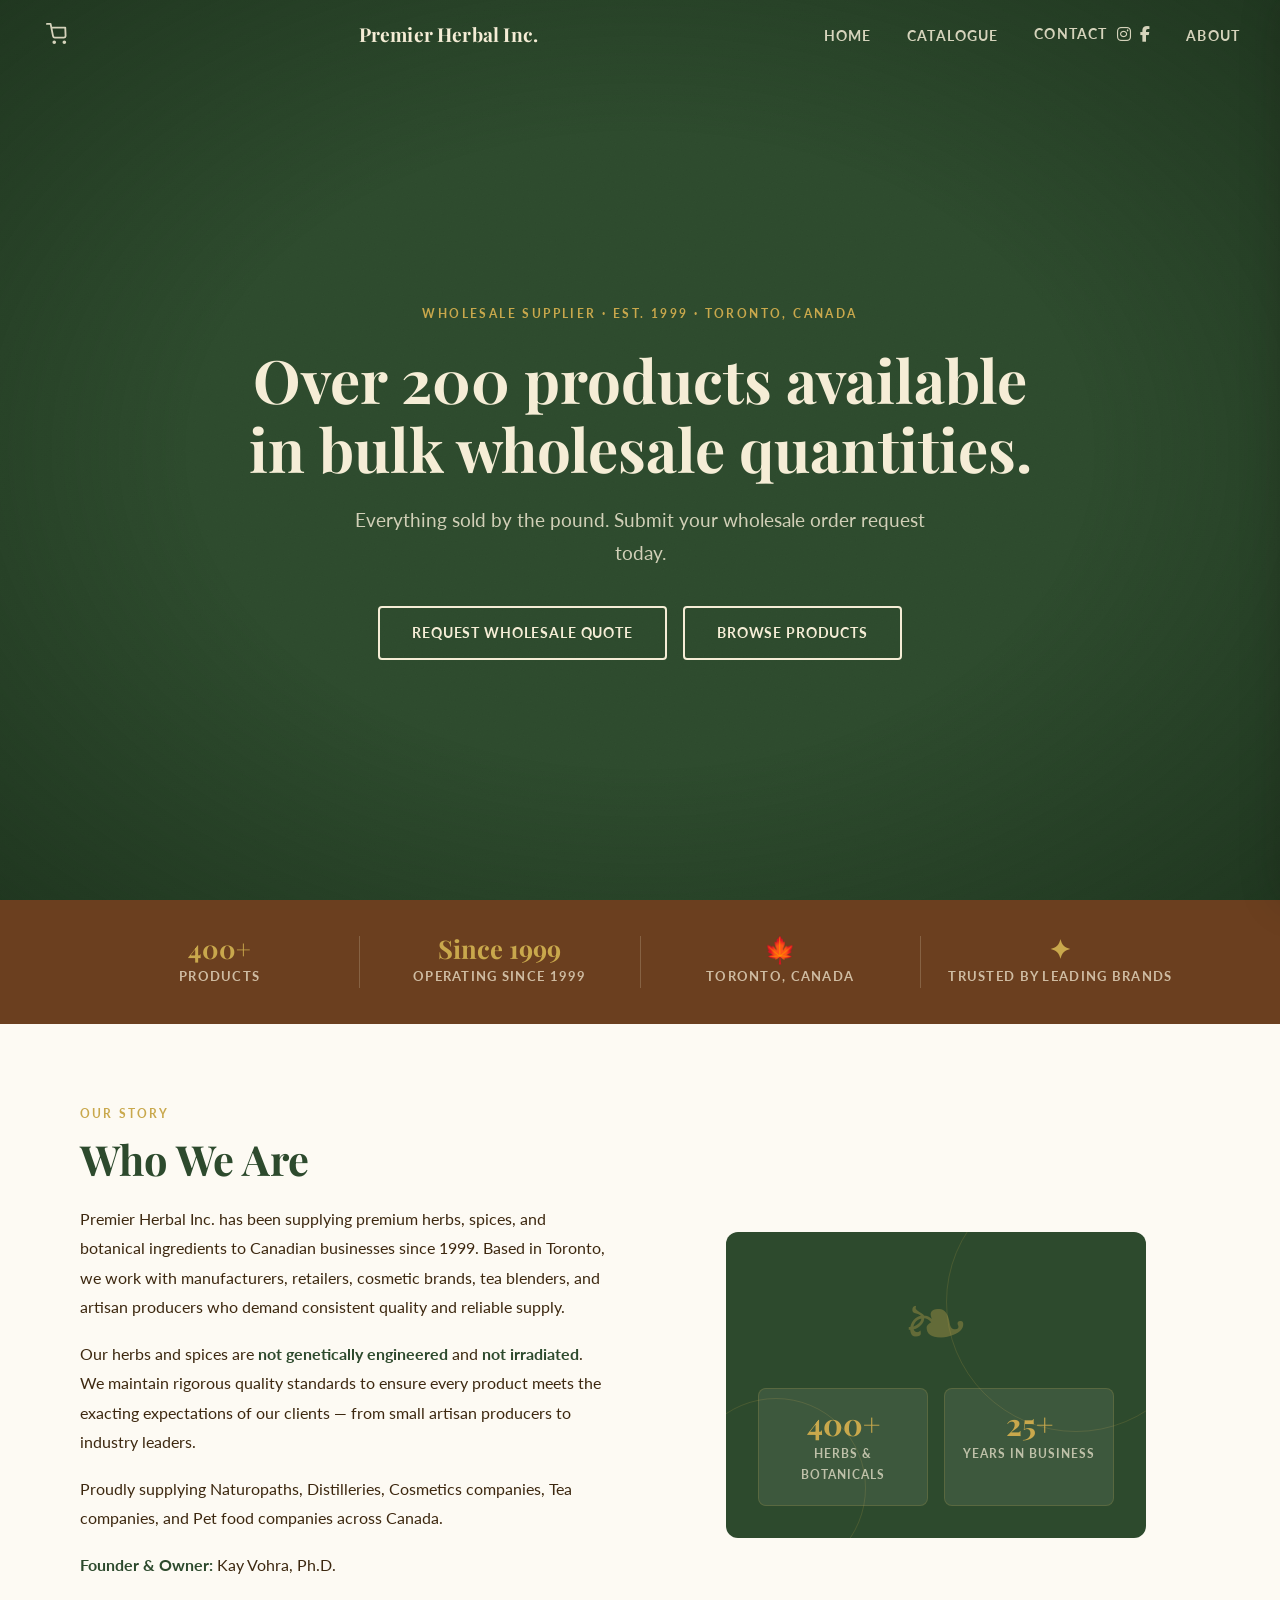
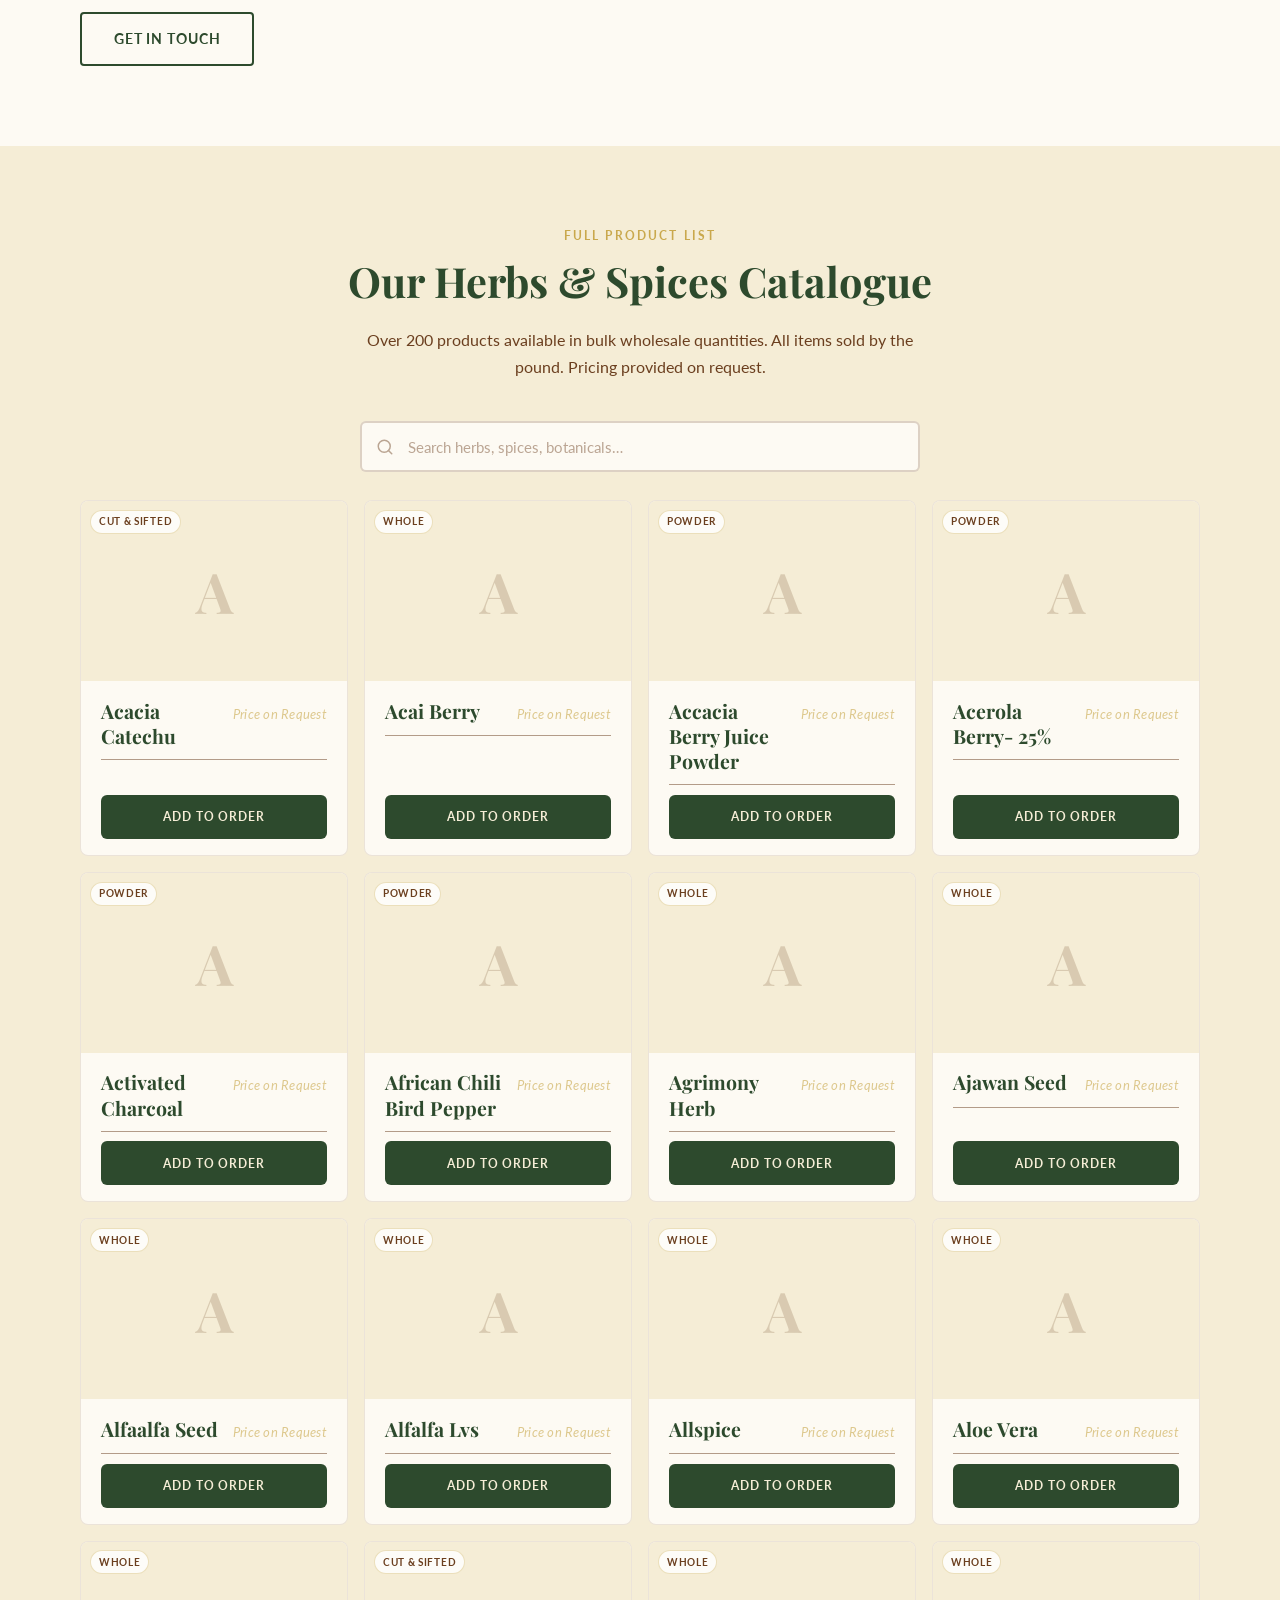
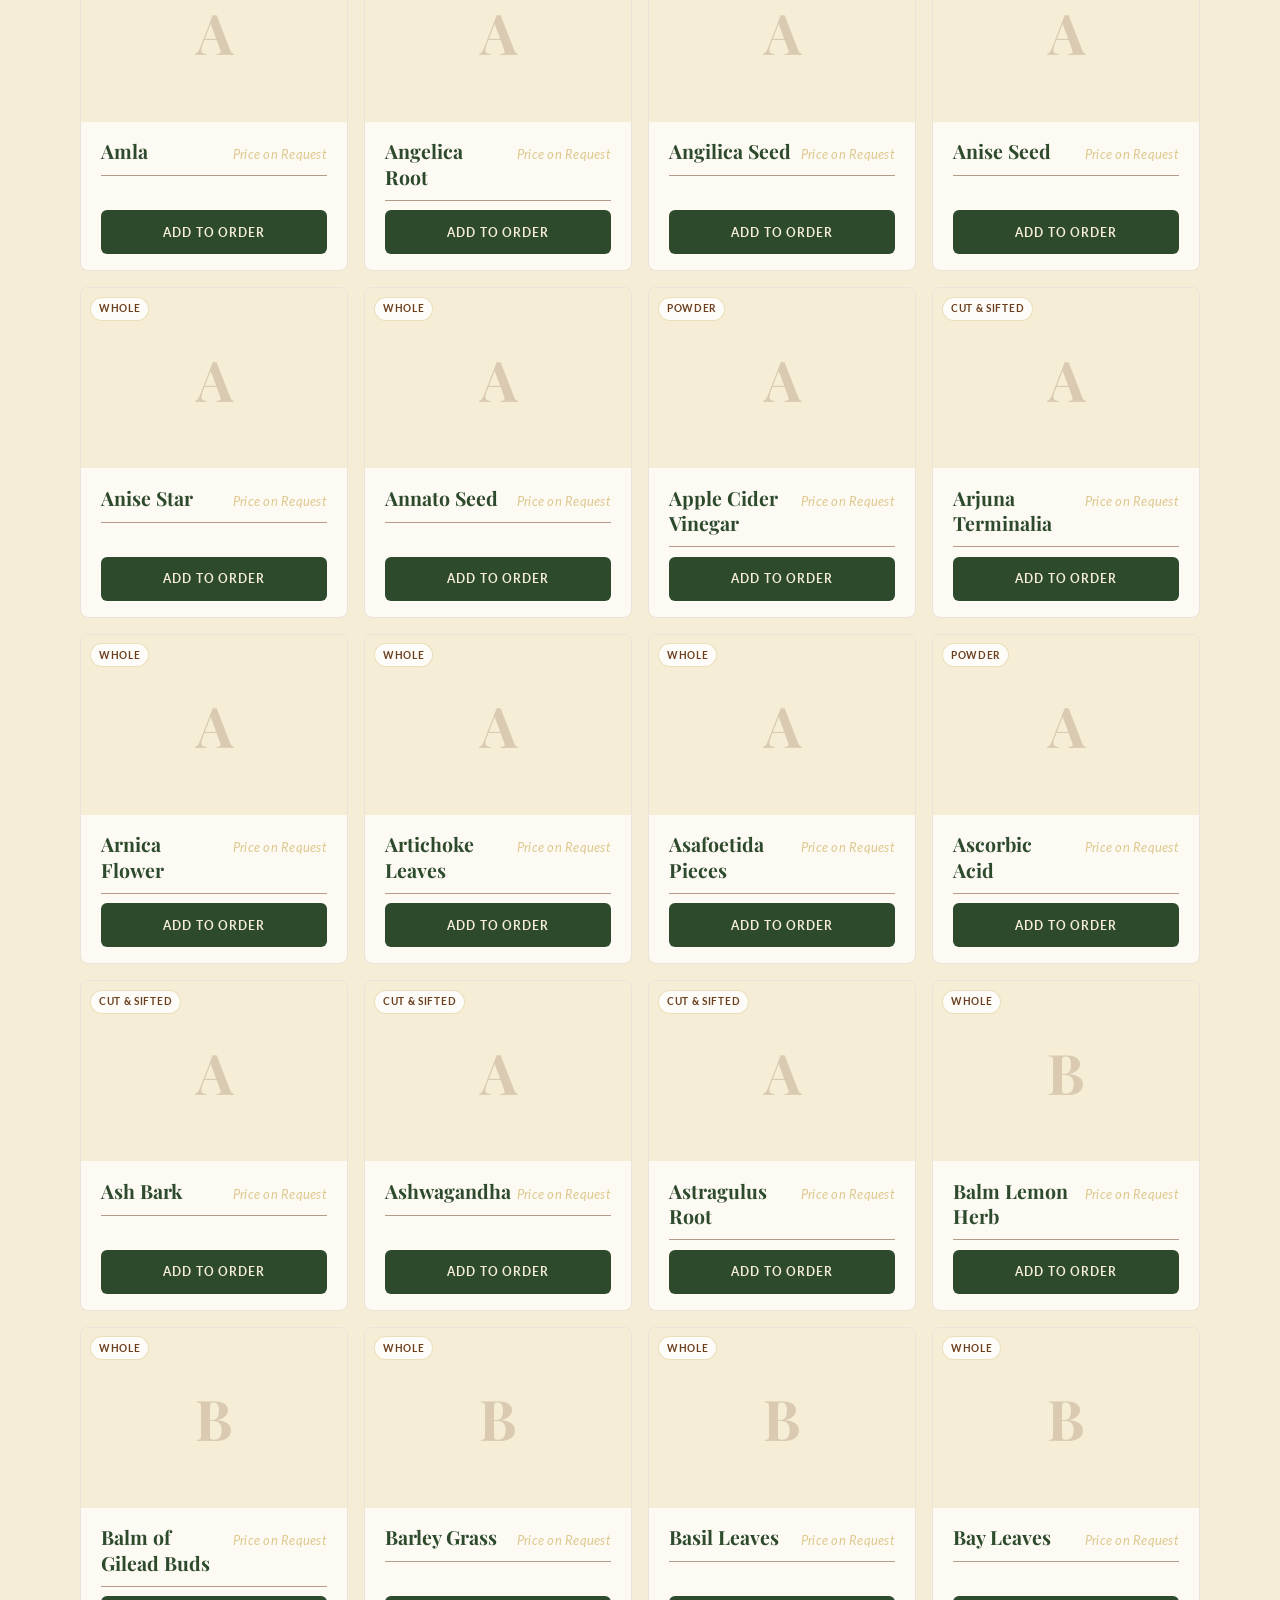
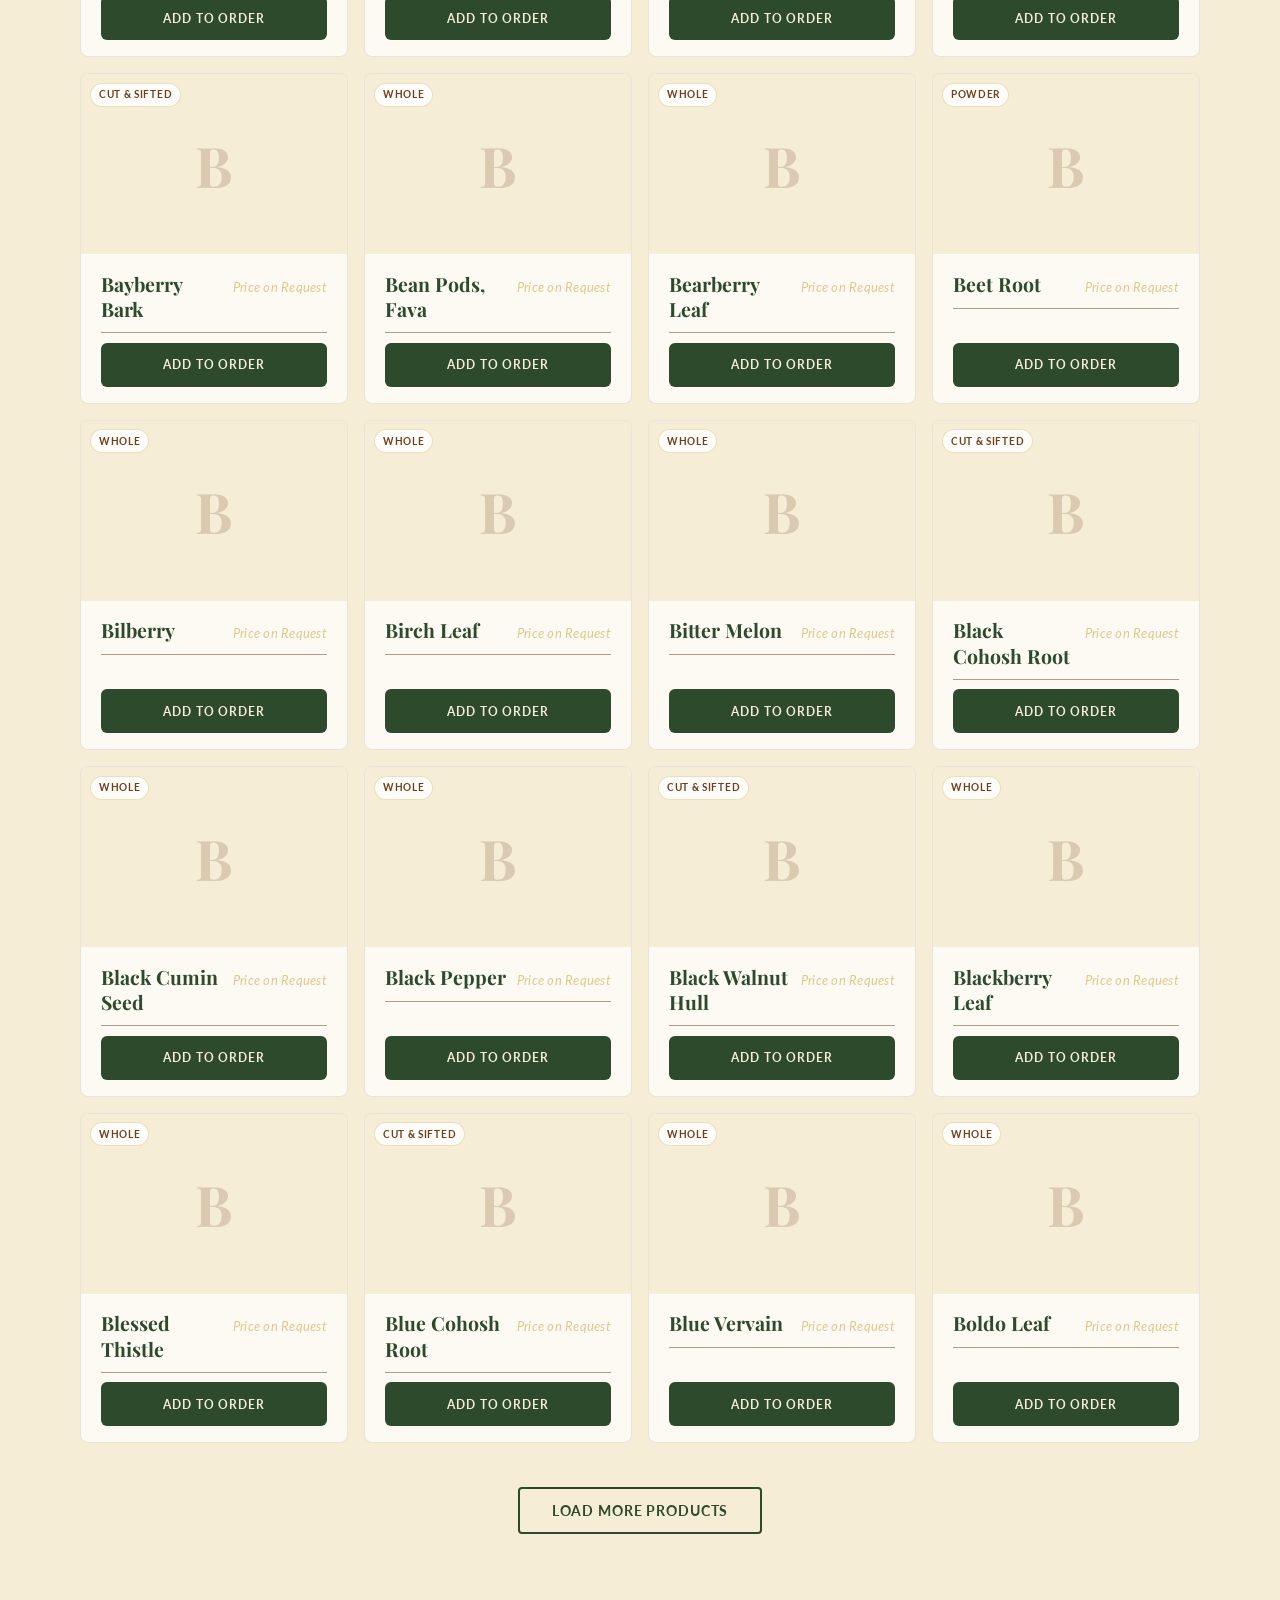
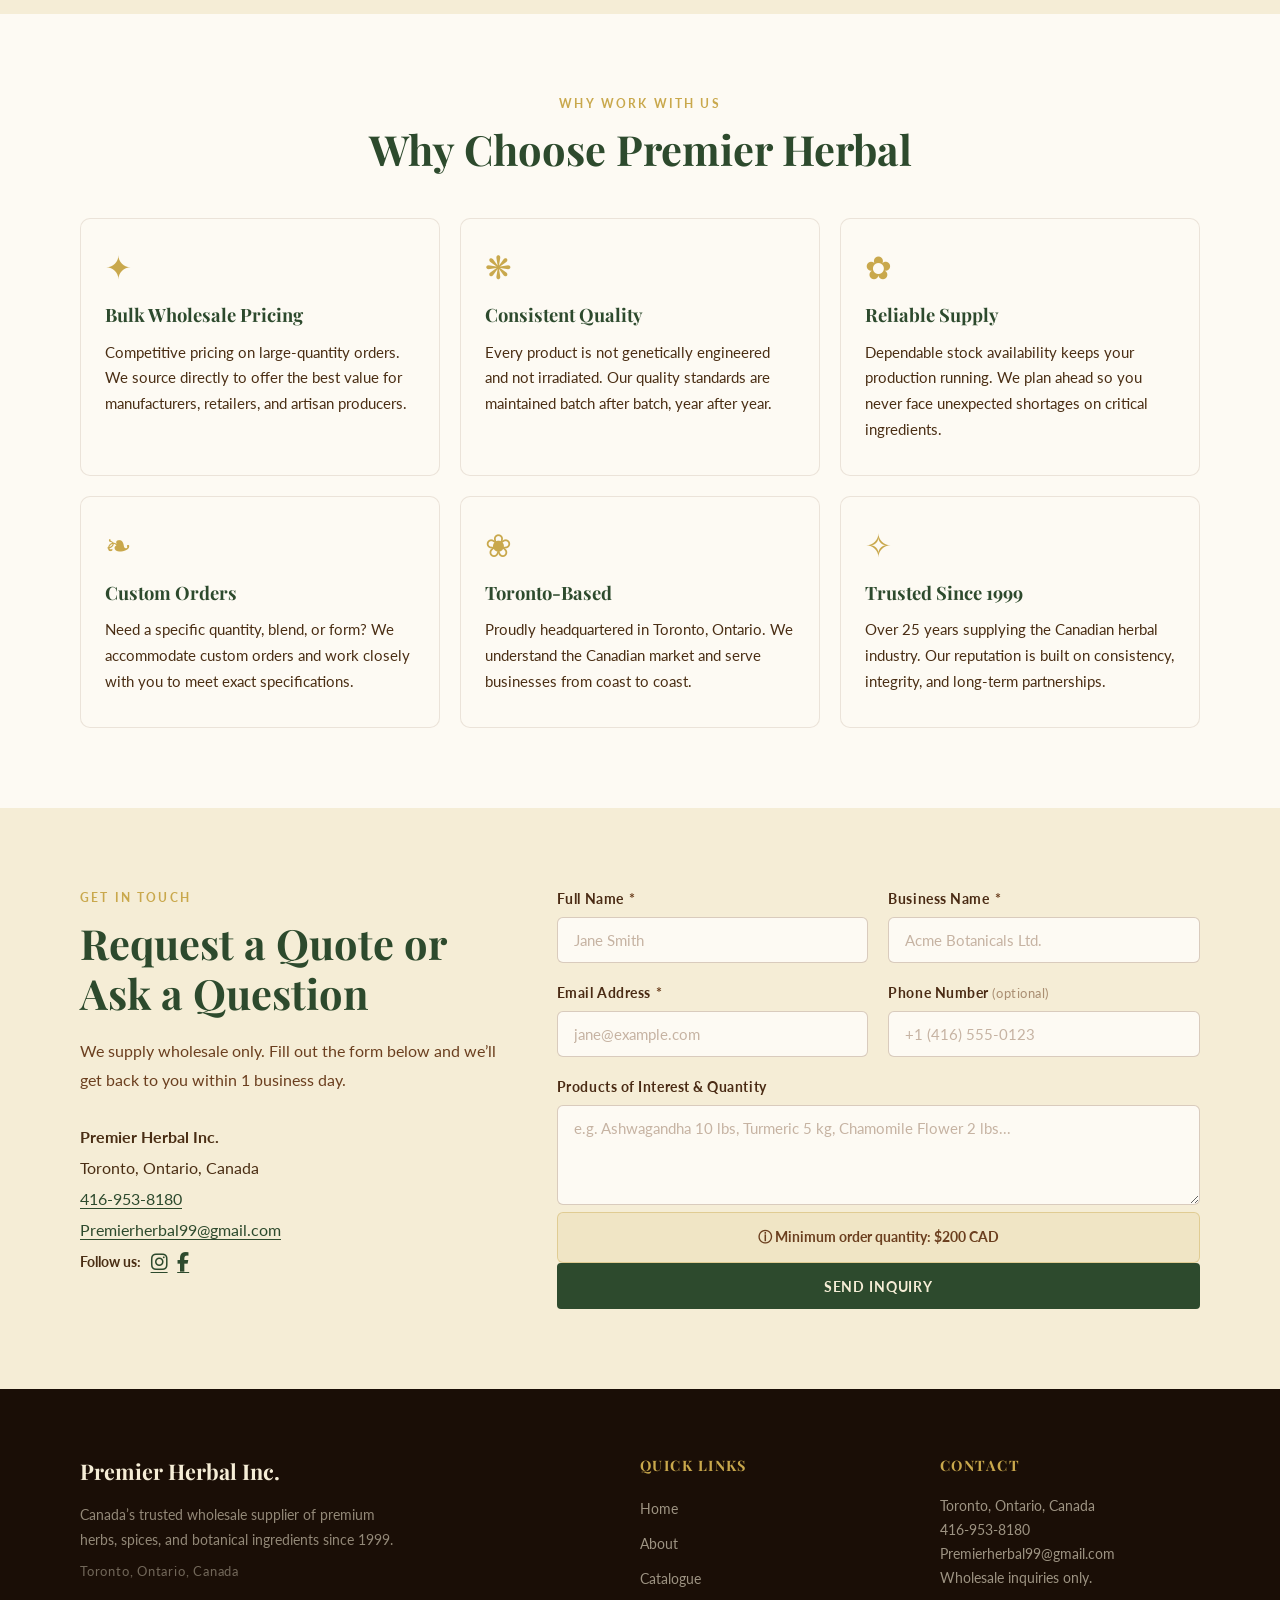
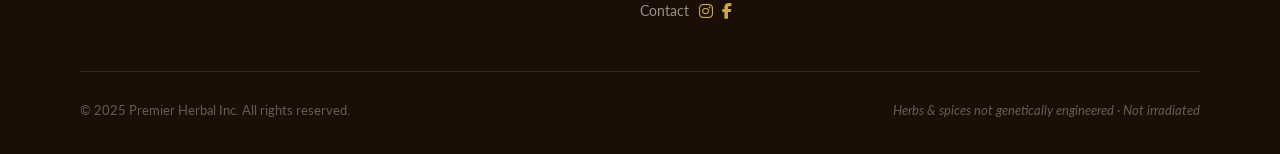
==== commit 1d97848f: "UI cleanup: remove format guide, expand badge labels, simplify hero CTAs - Remove format guide legen" ====
--- a/index.html
+++ b/index.html
@@ -98,9 +98,8 @@
         </p>
 
         <div class="hero__actions fade-in-4">
-          <a href="#contact"   class="btn btn--primary">Request Wholesale Quote</a>
+          <a href="#contact"   class="btn btn--outline">Request Wholesale Quote</a>
           <a href="#catalogue" class="btn btn--outline">Browse Products</a>
-          <button class="btn btn--outline" id="heroOrderBtn">Start Order Request</button>
         </div>
       </div>
 
@@ -235,11 +234,6 @@
             autocomplete="off"
           />
         </div>
-
-        <!-- Format legend -->
-        <p class="catalogue__legend">
-          <em>Format guide: C/S = Cut &amp; Sifted &middot; W = Whole &middot; PWD = Powder</em>
-        </p>
 
         <!-- Product grid (populated by JS) -->
         <div class="product-grid" id="productGrid" role="list" aria-label="Products"></div>
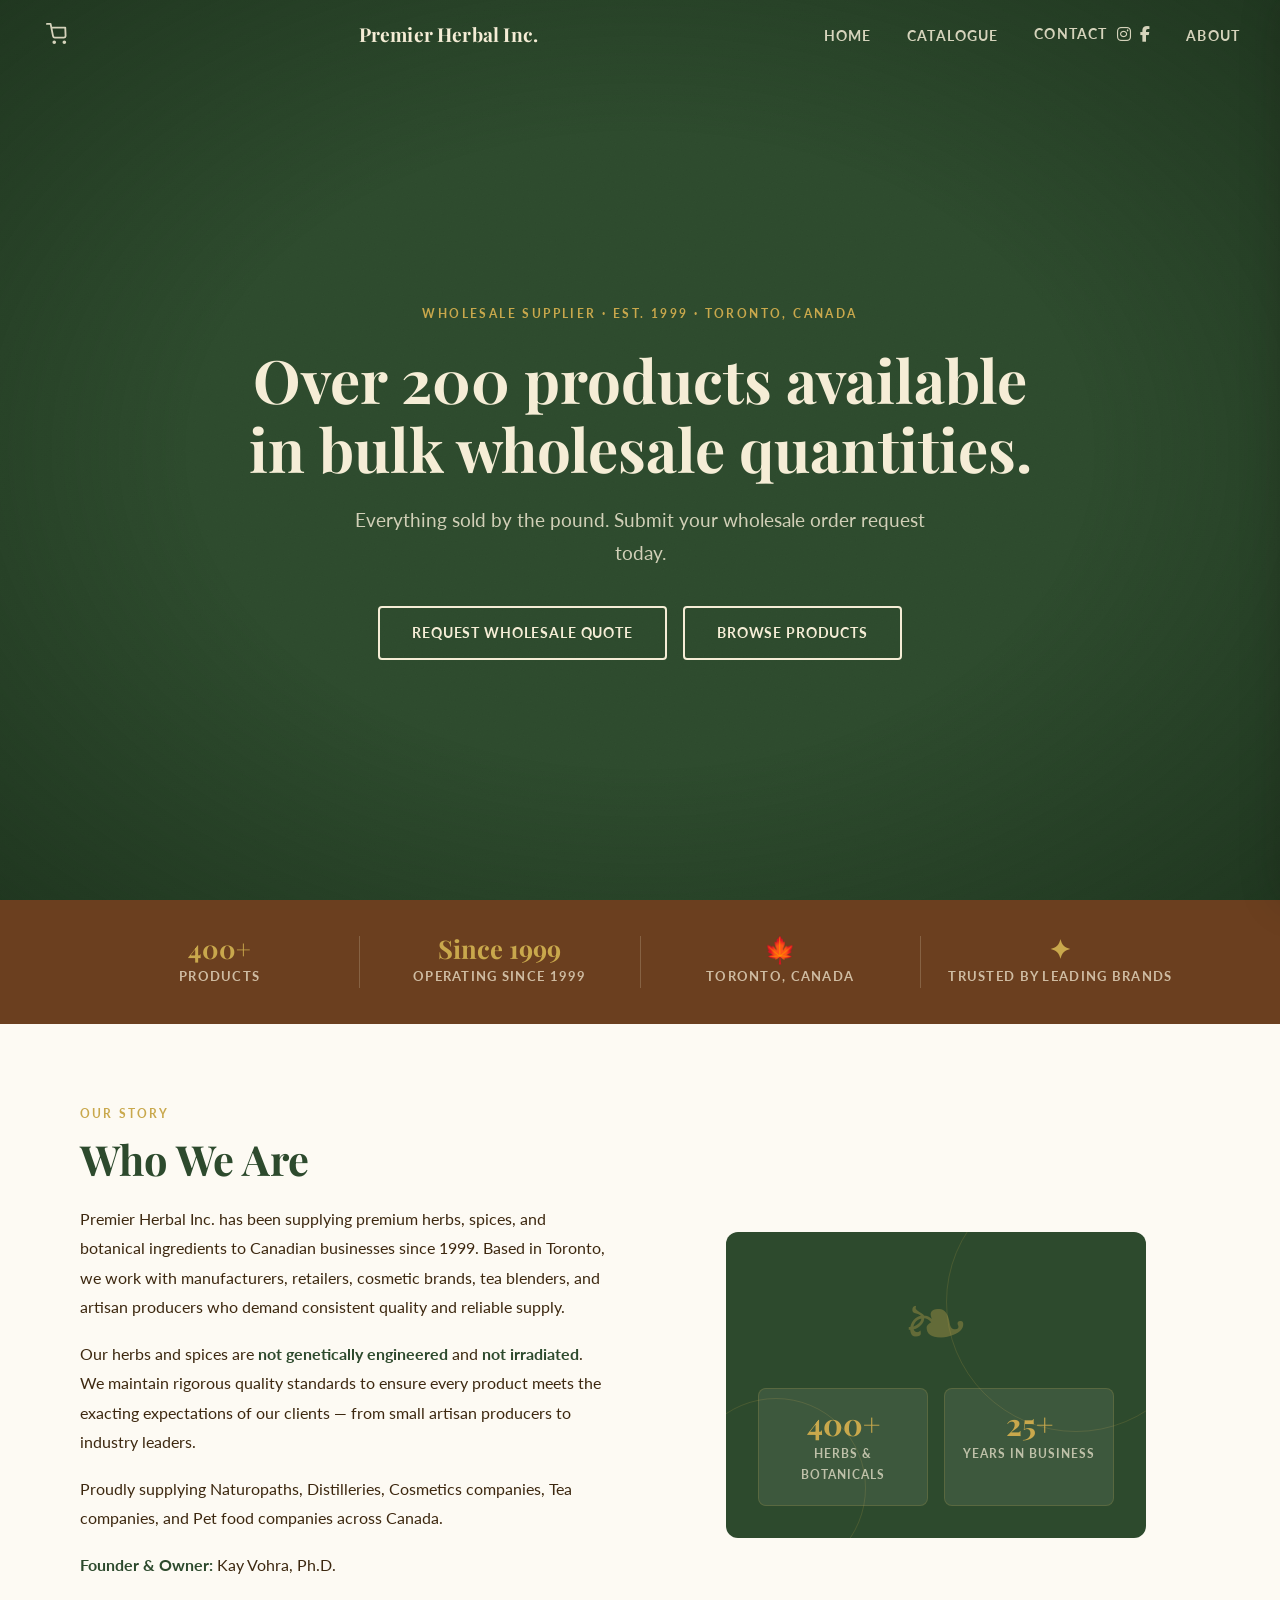
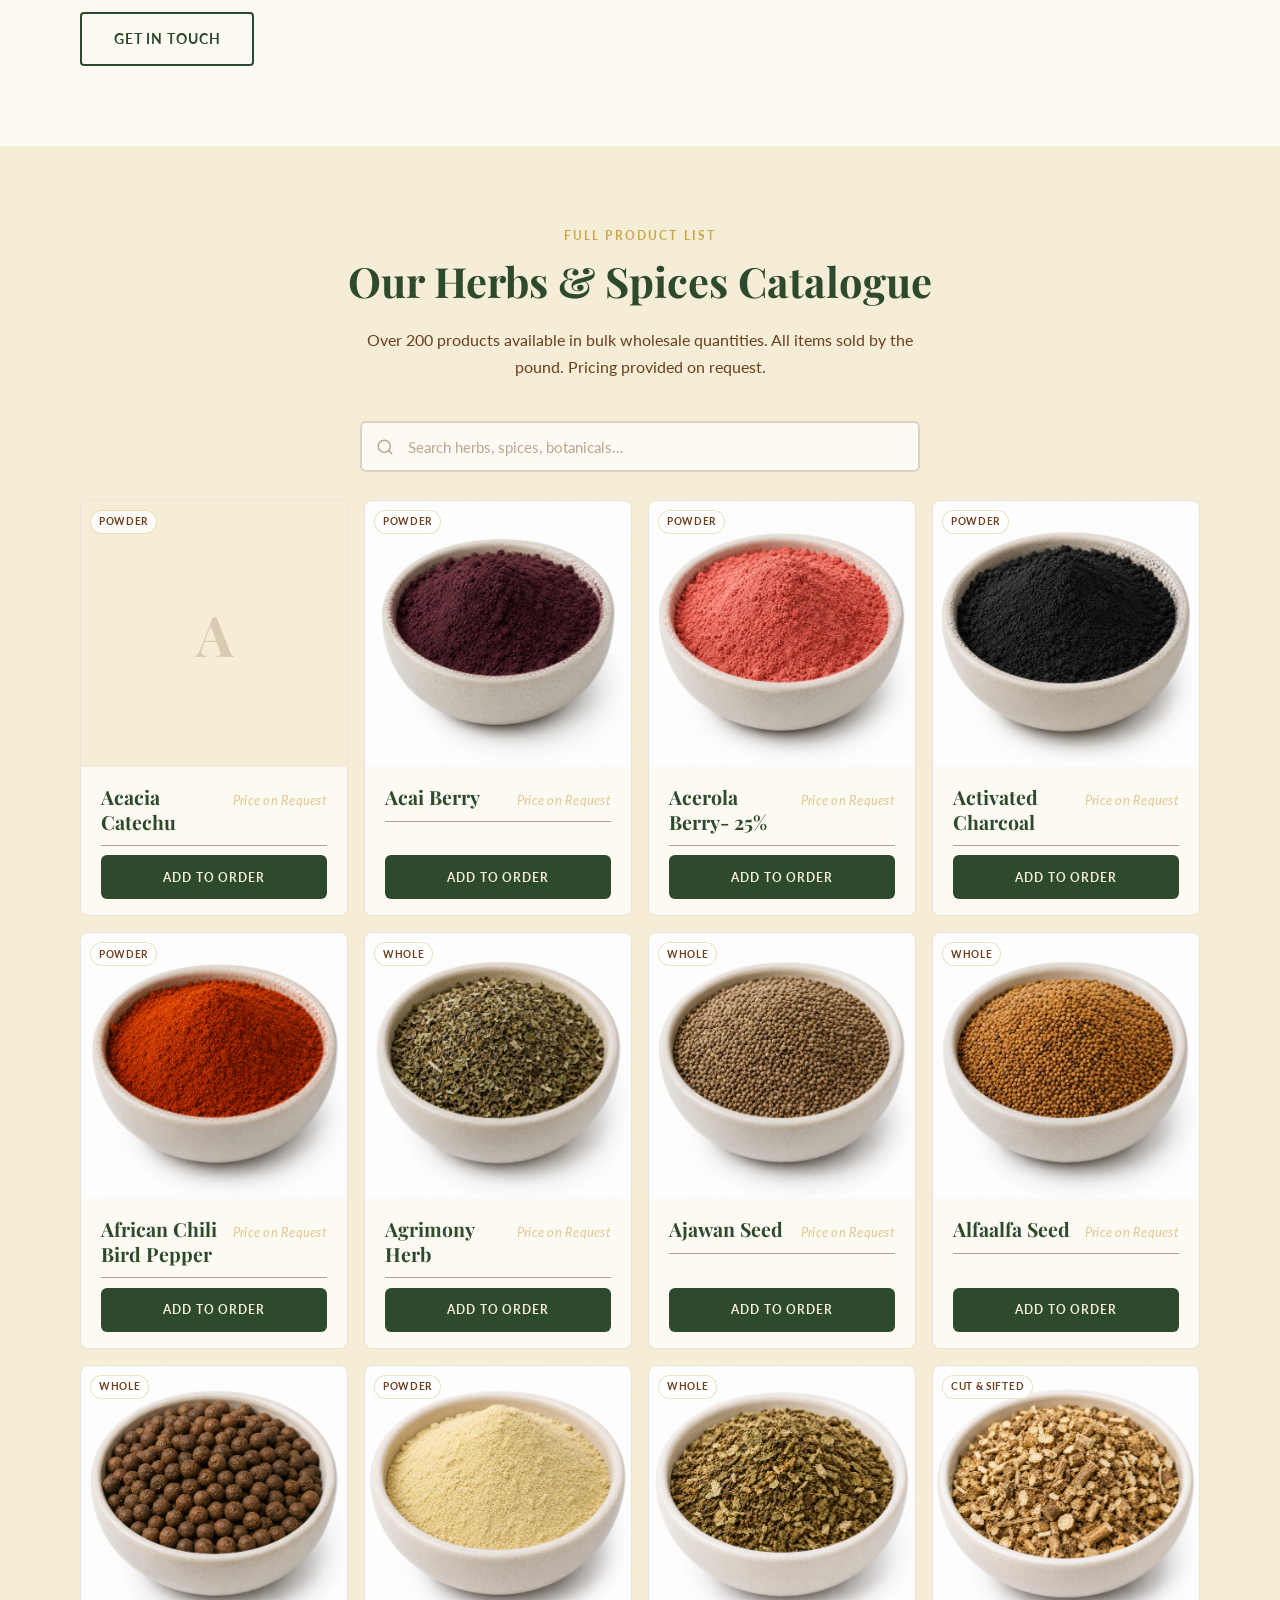
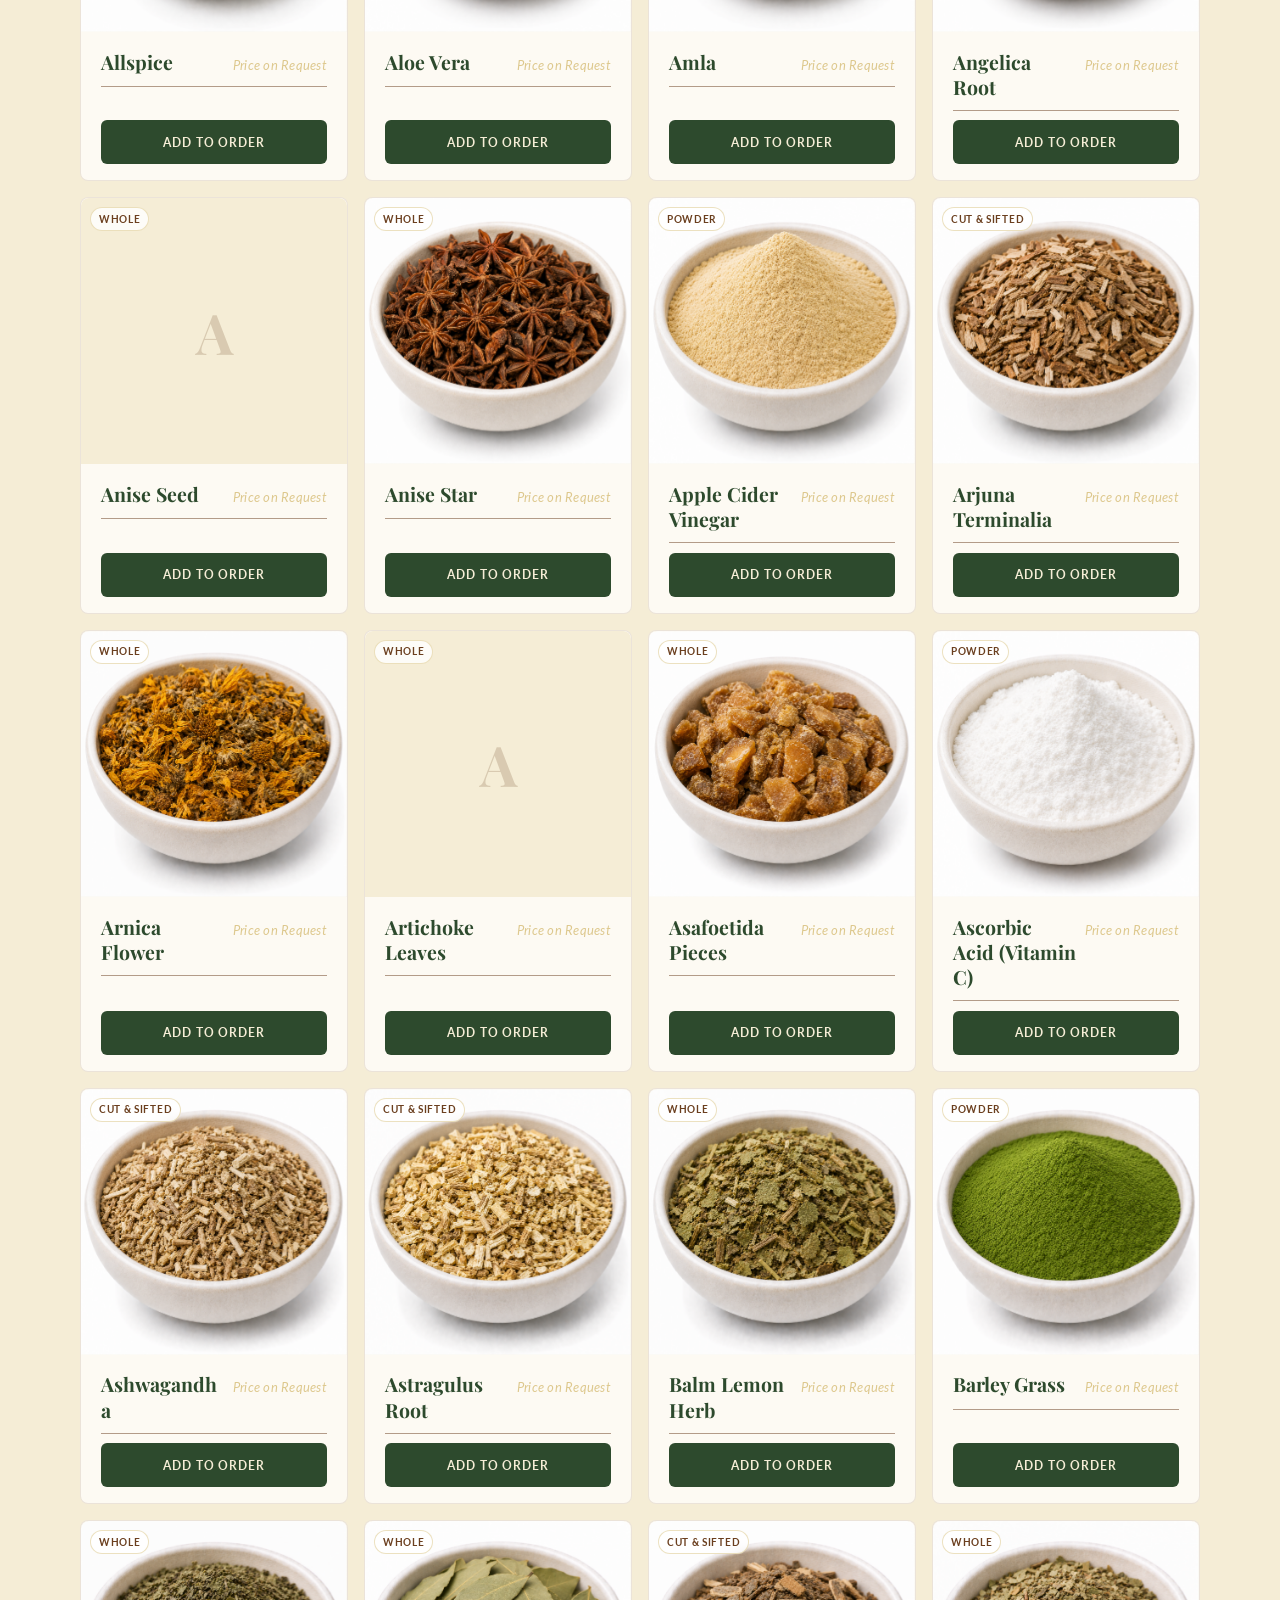
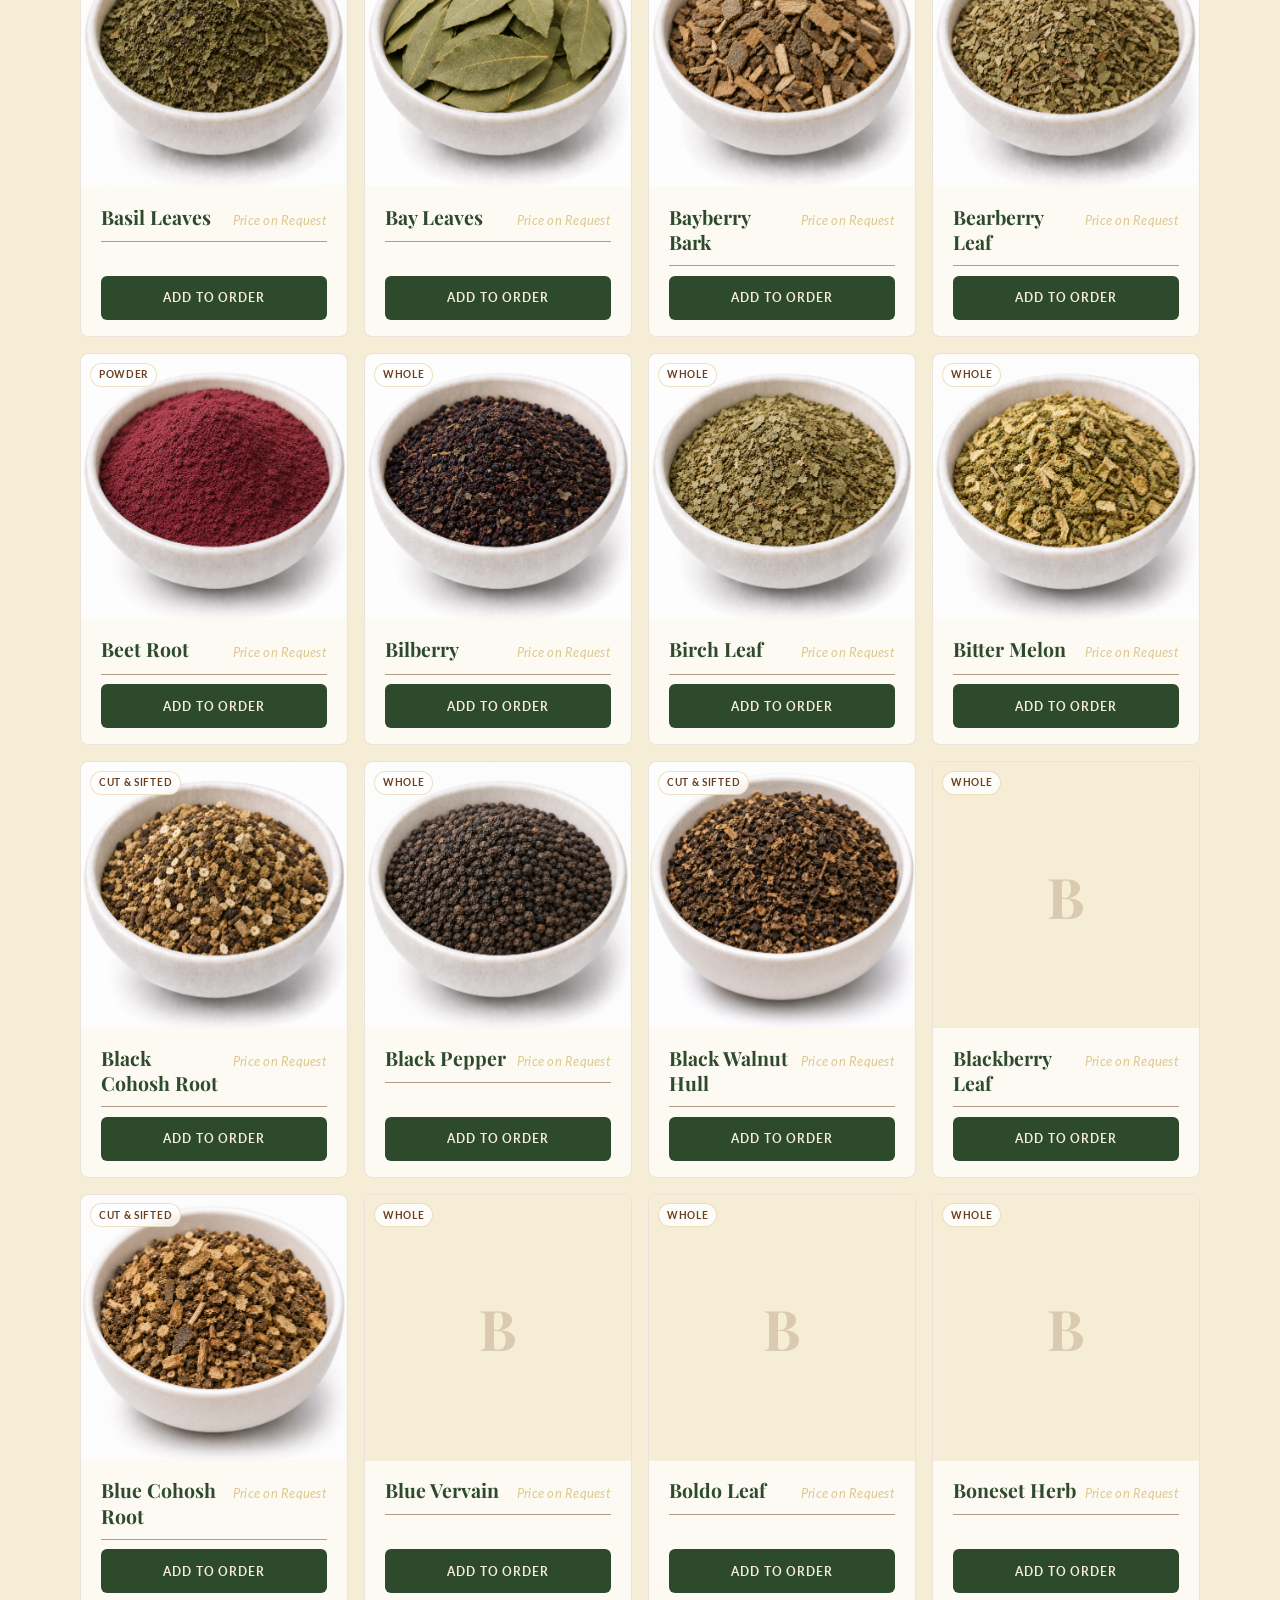
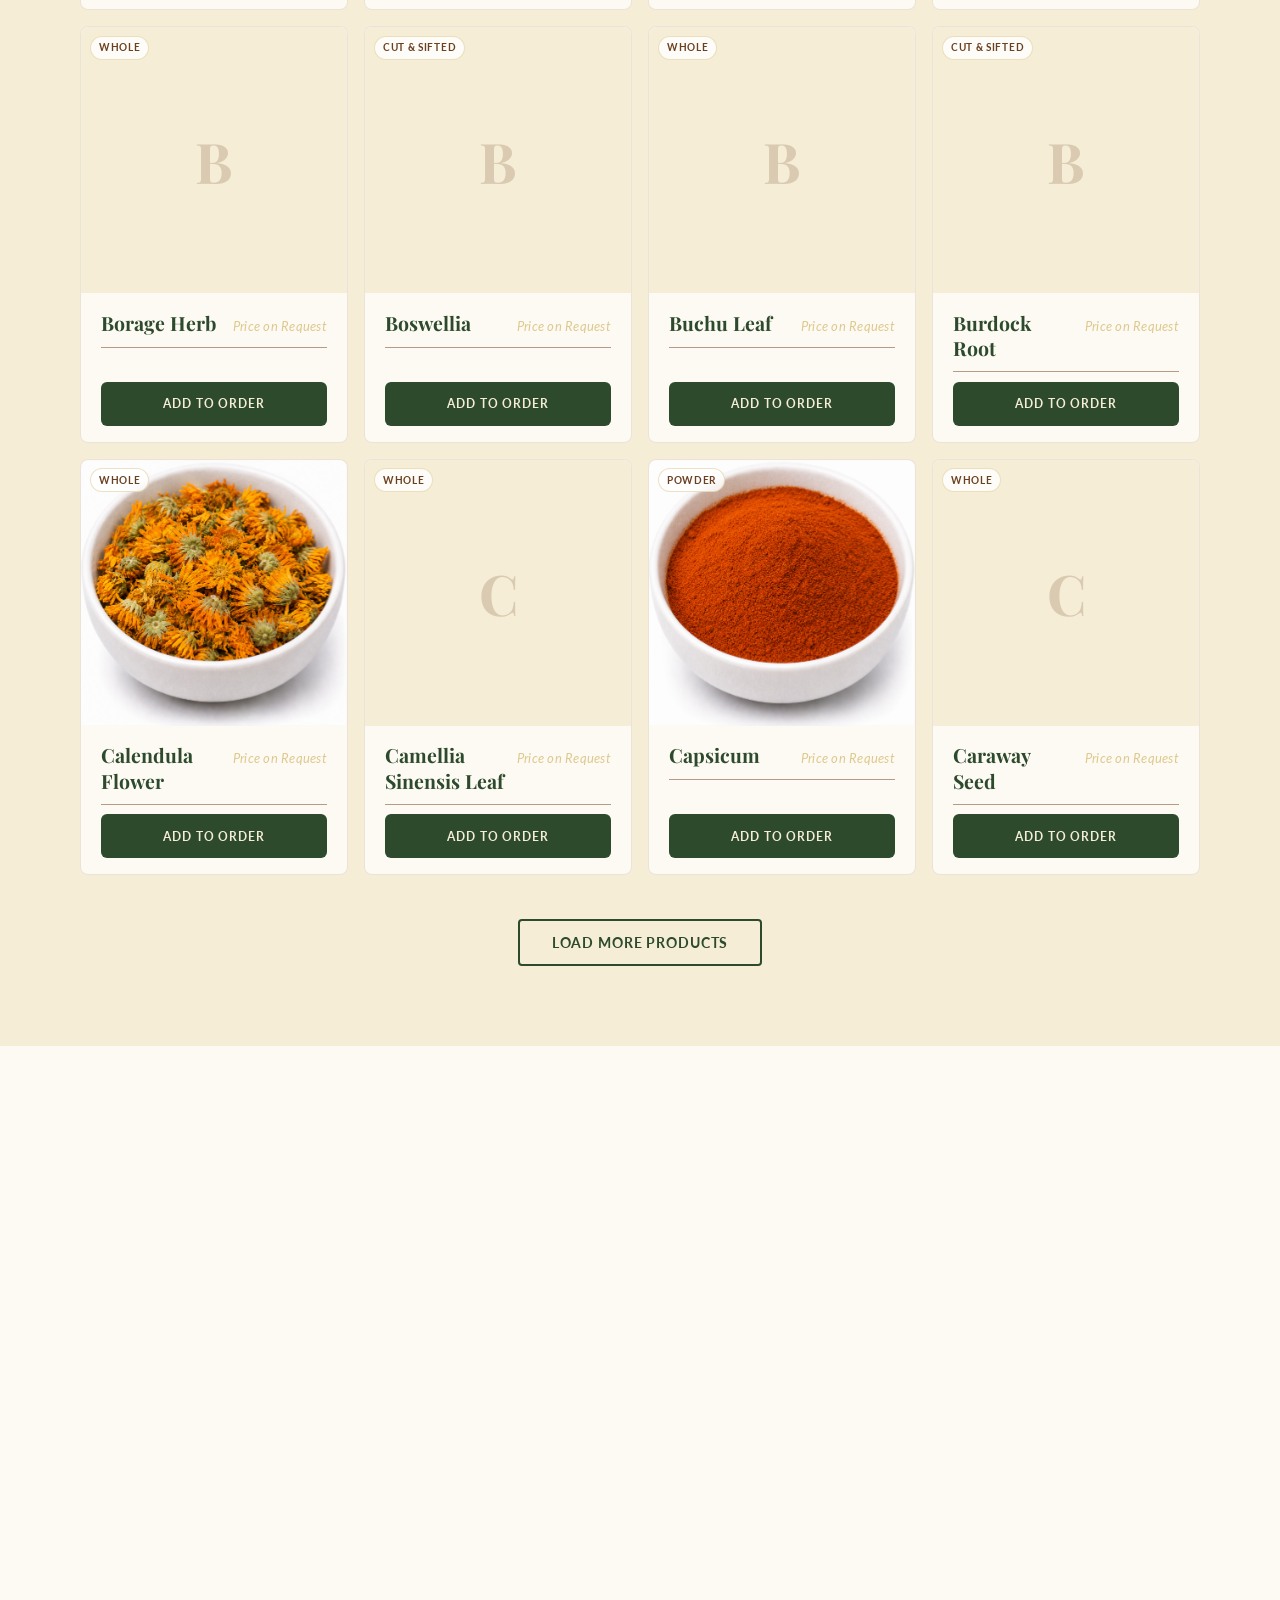
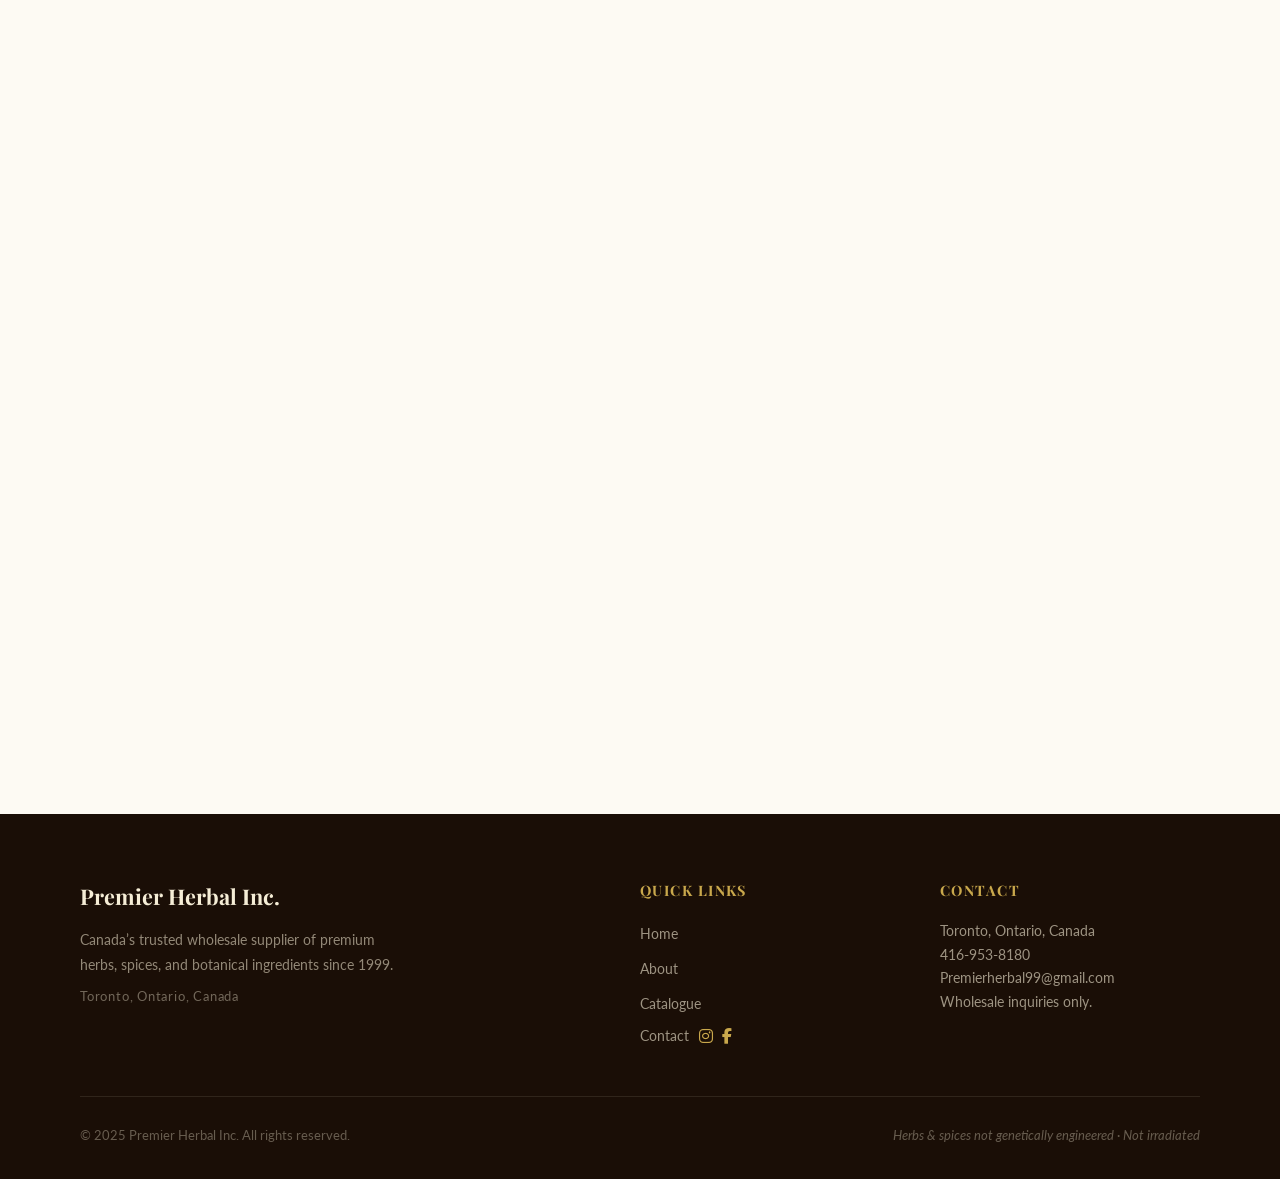
==== commit 4db7ff7d: "Remove product autocomplete dropdown from inquiry form" ====
--- a/index.html
+++ b/index.html
@@ -423,16 +423,13 @@
 
             <div class="form-group">
               <label for="products" class="form-label">Products of Interest &amp; Quantity</label>
-              <div class="autocomplete-wrap">
-                <textarea
-                  id="products"
-                  name="products"
-                  class="form-input form-textarea"
-                  rows="3"
-                  placeholder="e.g. Ashwagandha 10 lbs, Turmeric 5 kg, Chamomile Flower 2 lbs..."
-                ></textarea>
-                <ul class="autocomplete-dropdown" id="productsDropdown" role="listbox" aria-label="Product suggestions"></ul>
-              </div>
+              <textarea
+                id="products"
+                name="products"
+                class="form-input form-textarea"
+                rows="3"
+                placeholder="e.g. Ashwagandha 10 lbs, Turmeric 5 kg, Chamomile Flower 2 lbs..."
+              ></textarea>
             </div>
 
             <p class="form-moq-notice">
--- a/css/styles.css
+++ b/css/styles.css
@@ -530,6 +530,7 @@
   display: grid;
   grid-template-columns: 1fr 1fr;
   gap: 1rem;
+  align-items: stretch;
 }
 
 /* Product card */
@@ -556,12 +557,20 @@
   box-shadow: 0 4px 12px rgba(0, 0, 0, 0.08), 0 8px 28px rgba(45, 74, 45, 0.10);
 }
 
-/* Image area */
+/* Image area — 1:1 square, consistent across all cards */
 .product-card__img-wrap {
   position: relative;
-  height: 180px;
+  width: 100%;
+  aspect-ratio: 1 / 1;
   flex-shrink: 0;
   background: var(--cream);
+  overflow: hidden;
+  border-radius: 8px 8px 0 0;
+}
+
+@keyframes imgFadeIn {
+  from { opacity: 0; }
+  to   { opacity: 1; }
 }
 
 .product-card__img {
@@ -569,6 +578,7 @@
   height: 100%;
   object-fit: cover;
   display: block;
+  animation: imgFadeIn 0.35s ease both;
 }
 
 .product-card__placeholder {
@@ -627,6 +637,9 @@
   line-height: 1.3;
   flex: 1 1 auto;
   min-width: 0;
+  word-wrap: break-word;
+  overflow-wrap: break-word;
+  white-space: normal;
 }
 
 .product-card__price {
@@ -921,6 +934,29 @@
 
 /* ── Media Queries ──────────────────────────────────────────── */
 
+/* Mobile — stack card name above price to prevent overlap */
+@media (max-width: 767px) {
+  .product-card {
+    min-height: 0;
+  }
+  .product-card__body {
+    padding: 0.85rem 0.9rem 0.85rem;
+    gap: 0.5rem;
+  }
+  .product-card__name-row {
+    flex-direction: column;
+    align-items: flex-start;
+    gap: 0.25rem;
+  }
+  .product-card__name {
+    font-size: 1rem;
+  }
+  .product-card__price--muted {
+    margin-top: 0.1rem;
+    font-size: 0.78rem;
+  }
+}
+
 /* 480px — small mobile up */
 @media (min-width: 480px) {
   .product-grid {
@@ -1002,70 +1038,6 @@
   .hero__heading { font-size: 3.75rem; }
 }
 
-/* ── Product Autocomplete ───────────────────────────────────── */
-.autocomplete-wrap {
-  position: relative;
-}
-
-.autocomplete-dropdown {
-  display: none;
-  position: absolute;
-  top: 100%;
-  left: 0;
-  right: 0;
-  z-index: 200;
-  background: var(--off-white);
-  border: 1.5px solid rgba(107, 63, 31, 0.25);
-  border-top: none;
-  border-radius: 0 0 6px 6px;
-  box-shadow: 0 6px 18px rgba(45, 74, 45, 0.1);
-  max-height: 230px;
-  overflow-y: auto;
-  list-style: none;
-  margin: 0;
-  padding: 0;
-}
-
-.autocomplete-dropdown.ac-open { display: block; }
-
-.ac-item {
-  display: flex;
-  justify-content: space-between;
-  align-items: center;
-  gap: 0.75rem;
-  padding: 0.6rem 1rem;
-  cursor: pointer;
-  font-family: var(--font-body);
-  font-size: 0.9rem;
-  color: var(--brown-dark);
-  border-bottom: 1px solid rgba(107, 63, 31, 0.07);
-  transition: background var(--trans-fast);
-}
-.ac-item:last-child { border-bottom: none; }
-.ac-item:hover,
-.ac-item:focus {
-  background: rgba(201, 168, 76, 0.12);
-  outline: none;
-}
-
-.ac-name {
-  font-weight: 700;
-  color: var(--green);
-}
-
-.ac-price {
-  font-size: 0.82rem;
-  font-weight: 700;
-  color: var(--brown);
-  white-space: nowrap;
-  flex-shrink: 0;
-}
-
-.ac-price--muted {
-  color: rgba(107, 63, 31, 0.42);
-  font-weight: 400;
-  font-style: italic;
-}
 
 /* MOQ notice */
 .form-moq-notice {
